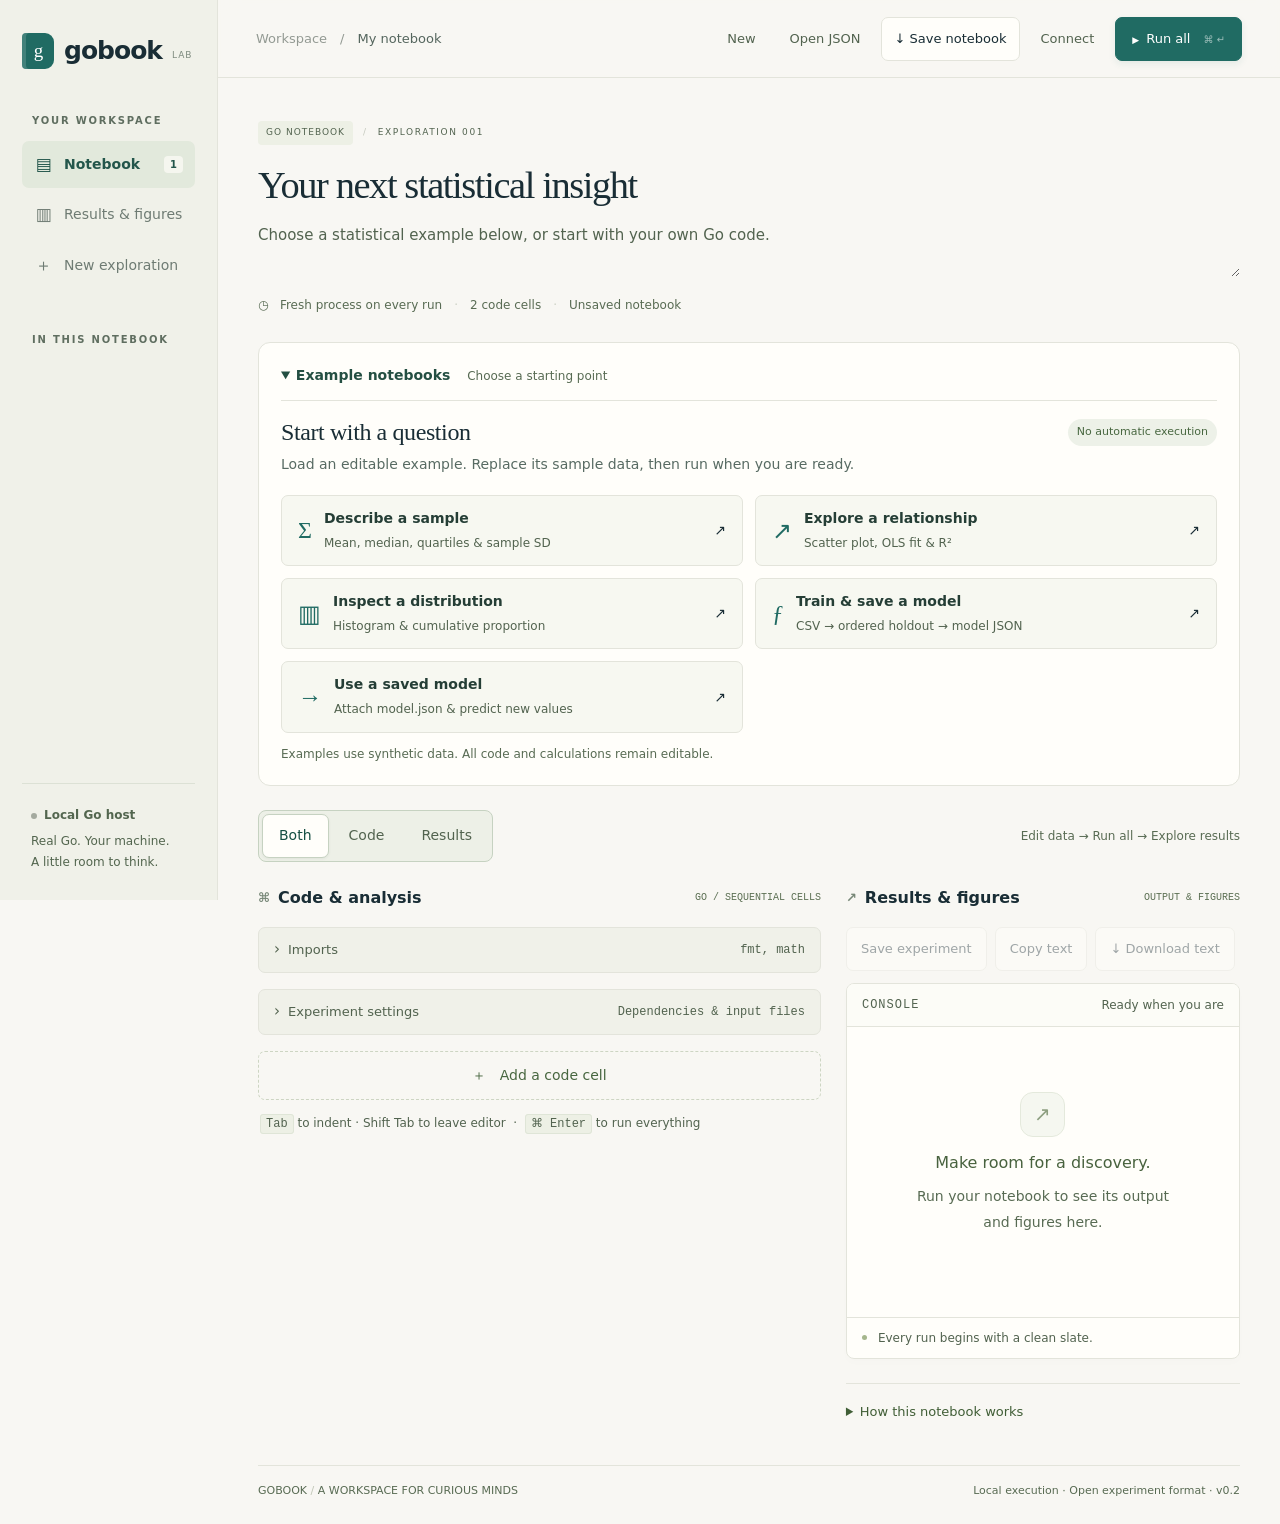
==== ui.html @ 01546220 "Make the notebook responsive and add per-cell execution controls" ====
<!doctype html>
<html lang="en">
<head><meta charset="utf-8"><meta name="viewport" content="width=device-width, initial-scale=1"><link rel="manifest" href="/manifest.webmanifest"><link rel="icon" href="/icon.svg"><meta name="theme-color" content="#123b3e"><title>GoBook · statistical workspace</title>
<link rel="stylesheet" href="/ui.css"><script defer src="/app.js"></script></head>
<body><aside class="sidebar"><a class="brand" href="#notebook" aria-label="GoBook notebook"><span class="brandmark">g</span>gobook<small>LAB</small></a><div class="mobile-kernel"><span class="dot"></span>Local workspace</div><div class="sidebar-main"><div class="sidebar-label">YOUR WORKSPACE</div><a href="#notebook" class="side-link active"><span class="symbol">▤</span>Notebook<span class="badge">1</span></a><a href="#results" class="side-link"><span class="symbol">▥</span>Results &amp; figures</a><button id="sidebar-new" class="side-link"><span class="symbol">＋</span>New exploration</button><div class="sidebar-label">IN THIS NOTEBOOK</div><div id="outline" class="outline" aria-label="Notebook outline"></div></div><div class="sidebar-bottom"><div class="kernel"><strong><span id="kernel-dot" class="dot"></span><span id="kernel-label">Local Go host</span></strong><p>Real Go. Your machine.<br>A little room to think.</p></div></div></aside>
<div class="shell"><header class="topbar"><div class="breadcrumb"><span>Workspace</span><span>/</span><strong>My notebook</strong></div><nav class="toolbar" aria-label="Notebook actions"><button id="new" class="plain">New</button><button id="load" class="plain">Open<span class="desktop-note"> JSON</span></button><button id="save">↓ <span class="desktop-note">Save notebook</span><span class="mobile-save">Save</span></button><button id="connect" class="plain">Connect</button><button id="install" hidden>Install app</button><button class="primary" id="run"><span class="run-icon">▶</span><span id="run-label">Run all</span><span class="shortcut">⌘ ↵</span></button></nav></header>
<main id="notebook"><section id="connection" class="connection" hidden><label for="capability">Connect to your running GoBook host</label><div class="connect-input"><input type="password" id="capability" autocomplete="off" placeholder="Paste the private URL or capability token"><button id="applytoken" class="primary">Connect host</button></div><p>Kept in this browser tab session. Treat your private URL like a password.</p></section>
<section class="intro"><div class="notebook-meta"><span class="type">Go notebook</span><span class="divider">/</span><span>EXPLORATION 001</span></div><label for="title" class="screenreader">Notebook title</label><input id="title" value="Your next statistical insight" maxlength="300"><label for="note" class="screenreader">Notebook note</label><textarea id="note" placeholder="What are you exploring?">Choose a statistical example below, or start with your own Go code.</textarea><div class="intro-bottom"><span>◷ &nbsp; Fresh process on every run</span><span class="divider">·</span><span id="cell-count">2 code cells</span><span class="divider">·</span><span id="save-state">Unsaved notebook</span></div></section>
<details class="starters" id="starters" open><summary class="starter-toggle">Example notebooks <span>Choose a starting point</span></summary><section aria-labelledby="starter-title"><div class="starter-heading"><div><h2 id="starter-title">Start with a question</h2><p>Load an editable example. Replace its sample data, then run when you are ready.</p></div><span class="starter-badge">No automatic execution</span></div><div class="starter-grid"><button data-example="summary"><span class="starter-symbol">Σ</span><span><strong>Describe a sample</strong><small>Mean, median, quartiles &amp; sample SD</small></span><span aria-hidden="true">↗</span></button><button data-example="regression"><span class="starter-symbol">↗</span><span><strong>Explore a relationship</strong><small>Scatter plot, OLS fit &amp; R²</small></span><span aria-hidden="true">↗</span></button><button data-example="distribution"><span class="starter-symbol">▥</span><span><strong>Inspect a distribution</strong><small>Histogram &amp; cumulative proportion</small></span><span aria-hidden="true">↗</span></button><button data-example="tabular"><span class="starter-symbol">ƒ</span><span><strong>Train &amp; save a model</strong><small>CSV → ordered holdout → model JSON</small></span><span aria-hidden="true">↗</span></button><button data-example="predict"><span class="starter-symbol">→</span><span><strong>Use a saved model</strong><small>Attach model.json &amp; predict new values</small></span><span aria-hidden="true">↗</span></button></div><p class="starter-note" id="example-status" role="status">Examples use synthetic data. All code and calculations remain editable.</p></section></details>
<div class="viewbar"><div class="view-switch" role="group" aria-label="Workspace view"><button data-view="both" aria-pressed="true" aria-controls="workspace">Both</button><button data-view="code" aria-pressed="false" aria-controls="workspace">Code</button><button data-view="results" aria-pressed="false" aria-controls="workspace">Results</button></div><span>Edit data → Run all → Explore results</span></div><div class="workspace" id="workspace"><section class="code-column" aria-label="Notebook code"><div class="section-heading"><h2><span>⌘</span> Code &amp; analysis</h2><small>GO / SEQUENTIAL CELLS</small></div><details class="imports"><summary>Imports <span id="import-summary" class="import-summary">fmt, math</span></summary><div class="imports-inner"><label for="imports">Comma separated Go package paths</label><input id="imports" value="fmt, math" spellcheck="false"></div></details><details class="imports experiment-settings"><summary>Experiment settings <span class="import-summary">Dependencies &amp; input files</span></summary><div class="imports-inner"><label for="dependencies">Exact module versions (JSON object)</label><textarea id="dependencies" spellcheck="false" rows="3" placeholder='{"example.org/module": "v1.2.3"}'>{}</textarea><p>Use exact versions. Imported modules may download and compile code on your host.</p><label for="data-files">Attach CSV data or a saved JSON model</label><input id="data-files" type="file" accept=".csv,.json" multiple><p>Up to 8 files, 128 KiB total. Available by filename in the run directory.</p><ul id="input-files" aria-label="Attached input files"></ul></div></details><section id="cells" aria-label="Go code cells"></section><button id="add" class="add">＋ &nbsp; Add a code cell</button><div class="run-hint"><kbd>Tab</kbd> to indent · Shift Tab to leave editor &nbsp;·&nbsp; <kbd id="keyboard-shortcut">⌘ Enter</kbd> to run everything</div></section>
<section id="results" class="results" aria-label="Notebook results"><div class="section-heading"><h2><span>↗</span> Results &amp; figures</h2><small>OUTPUT &amp; FIGURES</small></div><div class="result-actions" role="group" aria-label="Export results"><button id="save-experiment" disabled>Save experiment</button><button id="copy-results" disabled>Copy text</button><button id="download-results" disabled>↓ Download text</button></div><div class="result-box"><div class="result-head"><span class="label">CONSOLE</span><span id="status" class="status" role="status">Ready when you are</span></div><div id="output" aria-live="polite"><div class="empty"><span class="empty-symbol">↗</span><strong>Make room for a discovery.</strong><p>Run your notebook to see its output and figures here.</p></div></div><div class="result-foot"><span class="live-indicator"></span><span id="execution-note">Every run begins with a clean slate.</span></div></div><details id="run-details" class="guide" hidden><summary>Run details &amp; module provenance</summary><pre id="provenance-output"></pre></details><details class="guide" id="guide"><summary>How this notebook works</summary><p>All cells compile together inside one <code>main()</code>. Variables flow from top to bottom. Run all starts fresh and repeats every side effect.</p><p>Code runs with your full system permissions. Temporary working directories are not a sandbox. Run only code you trust.</p><p>Save a JSON file to keep your work. Loaded files never run automatically. No AI or source Q&amp;A service is connected.</p></details></section></div><footer class="footer"><span>GOBOOK <span style="color:#c1c7b7">/</span> A WORKSPACE FOR CURIOUS MINDS</span><span>Local execution · Open experiment format · v0.2</span></footer></main></div><dialog id="figure-dialog" aria-labelledby="figure-title"><header><h2 id="figure-title">Figure</h2><button id="close-figure" autofocus>Close figure</button></header><img id="expanded-figure" alt=""></dialog><input id="file" type="file" accept="application/json,.json"><div id="toast" class="toast" role="status" hidden></div>
</body></html>
---- ui.css ----
:root{color-scheme:light;--paper:#f8f7f3;--white:#fffefa;--ink:#192d35;--muted:#7c8585;--teal:#206b63;--line:#e3e4db;--amber:#d4a856;--code:#192c36;--mono:ui-monospace,SFMono-Regular,Consolas,"Liberation Mono",monospace}
*{box-sizing:border-box}
html{scroll-behavior:smooth;scroll-padding-top:95px}
body{margin:0;background:var(--paper);color:var(--ink);font:14px/1.5 system-ui,-apple-system,BlinkMacSystemFont,"Segoe UI",sans-serif}
button,input,textarea{font:inherit}
button,a{-webkit-tap-highlight-color:transparent}
button{cursor:pointer;border:1px solid var(--line);border-radius:7px;background:var(--white);color:var(--ink);padding:9px 14px;transition:background .18s,transform .18s,border-color .18s}
button:hover{background:#eef0e8;border-color:#c7cec3}
button:active{transform:translateY(1px)}
button:disabled{opacity:.4;cursor:not-allowed}
button:focus-visible,a:focus-visible,textarea:focus-visible,input:focus-visible,summary:focus-visible{outline:3px solid #77b9ac;outline-offset:3px}
button[hidden],[hidden]{display:none!important}
.primary{background:var(--teal);color:#fff;border-color:var(--teal);box-shadow:0 3px 7px #206b6318}
.primary:hover{background:#15564f;border-color:#15564f}
.primary:disabled{opacity:.55}
.icon{font-size:17px;line-height:1}
.sidebar{position:fixed;inset:0 auto 0 0;width:218px;padding:32px 22px 20px;background:#f0f1e9;border-right:1px solid var(--line);display:flex;flex-direction:column;z-index:20}
.brand{display:flex;align-items:center;gap:10px;font-size:25px;font-weight:650;letter-spacing:-1px;text-decoration:none;color:var(--ink)}
.brandmark{width:32px;height:36px;display:grid;place-items:center;background:var(--teal);color:#fff;border-radius:4px 9px 9px 4px;font:19px Georgia,serif;box-shadow:inset 4px 0 #ffffff26}
.brand small{font-size:9px;font-weight:500;color:#7d8a7e;letter-spacing:1px;align-self:flex-end;margin-bottom:7px}
.sidebar-label{font-size:9px;font-weight:650;letter-spacing:1.8px;color:#8a9287;margin:43px 10px 13px}
.side-link{display:flex;align-items:center;gap:11px;padding:11px 12px;margin:3px 0;border:0;background:transparent;text-decoration:none;color:#6e7b73;font-size:12px;border-radius:7px;text-align:left;width:100%}
.side-link:hover{background:#e4e9dc}
.side-link.active{color:#23564b;background:#e2e9dc;font-weight:650}
.side-link .symbol{font-size:17px;width:19px;text-align:center}
.side-link .badge{font-size:10px;padding:1px 6px;background:#f5f6ef;border-radius:4px;margin-left:auto}
.outline{display:grid;gap:3px}
.outline button{background:none;border:0;font-size:11px;color:#7d867c;text-align:left;white-space:nowrap;overflow:hidden;text-overflow:ellipsis;padding:7px 13px}
.outline button:hover{color:var(--teal);background:#e4e9dc}
.outline em{font:10px var(--mono);color:#9ca38f;margin-right:10px}
.sidebar-bottom{margin-top:auto;padding-top:24px}
.kernel{border-top:1px solid #dce1d5;padding:20px 9px 0}
.dot{height:6px;width:6px;border-radius:50%;background:#a4aa9f;display:inline-block;margin-right:7px}
.dot.connected{background:#4e9e78;box-shadow:0 0 0 3px #4e9e7812}
.kernel strong{font-size:11px;font-weight:550}
.kernel p{font-size:10px;color:#8b948a;line-height:1.8;margin:6px 0}
.shell{margin-left:218px}
.topbar{height:78px;display:flex;align-items:center;justify-content:space-between;padding:0 38px;border-bottom:1px solid var(--line);gap:15px;background:#f8f7f3ed;position:sticky;top:0;z-index:10;backdrop-filter:blur(10px)}
.breadcrumb{font-size:11px;color:#939a93;display:flex;gap:13px;align-items:center}
.breadcrumb strong{color:#55665e;font-weight:500}
.toolbar{display:flex;gap:8px;align-items:center}
.toolbar button{font-size:11px;padding:8px 12px}
.toolbar .plain{border-color:transparent;background:transparent;color:#788277}
.toolbar .primary{padding:9px 16px}
.run-icon{font-size:9px;margin-right:7px}
.shortcut{margin-left:13px;font-size:10px;opacity:.55}
main{max-width:1510px;margin:auto;padding:43px 40px 25px}
.notebook-meta{display:flex;align-items:center;gap:10px;font-size:9px;text-transform:uppercase;letter-spacing:1.6px;color:#969d92}
.notebook-meta .type{color:#627668;background:#edf0e5;padding:5px 8px;border-radius:4px;letter-spacing:1px}
.notebook-meta .divider{color:#c5c9be}
.intro{position:relative;margin-bottom:28px}
#title{display:block;width:100%;font-family:Georgia,"Times New Roman",serif;font-size:clamp(29px,3.1vw,44px);font-weight:400;letter-spacing:-1.4px;border:0;background:none;color:var(--ink);padding:13px 0 8px;outline-offset:0}
#note{display:block;width:100%;resize:vertical;border:0;background:none;color:#899184;line-height:1.7;padding:0;min-height:30px;height:30px;font-size:12px}
.intro-bottom{display:flex;gap:17px;align-items:center;color:#969e91;font-size:10px;margin-top:19px}
.intro-bottom .divider{color:#cbd0c3}
.workspace{display:grid;grid-template-columns:minmax(0,1fr) minmax(270px,.7fr);gap:25px;align-items:start}
.section-heading{display:flex;justify-content:space-between;align-items:center;margin:0 0 13px;height:26px}
.section-heading h2{font-size:12px;font-weight:600;margin:0;display:flex;align-items:center;gap:8px}
.section-heading h2 span{font-size:13px;color:#778777}
.section-heading small{font:9px var(--mono);color:#a0a595}
.imports{border:1px solid var(--line);border-radius:7px;margin:0 0 16px;background:#f0f1e9;overflow:hidden}
.imports summary{cursor:pointer;padding:11px 15px;color:#71816f;font-size:10px;list-style:none;display:flex;gap:8px;align-items:center}
.imports summary::before{content:'›';font-size:15px;line-height:1;transition:transform .18s}
.imports[open] summary::before{transform:rotate(90deg)}
.imports summary .import-summary{font:10px var(--mono);color:#a2aa98;margin-left:auto}
.imports-inner{border-top:1px solid var(--line);padding:10px 15px}
.imports-inner label{display:block;color:#8c9685;font-size:10px;margin-bottom:6px}
.imports input{border:0;background:none;width:100%;font:12px var(--mono);color:#4a6557;padding:4px 0}
.cell{background:var(--code);border:1px solid #1b313a;border-radius:8px;margin:0 0 16px;overflow:hidden;box-shadow:0 4px 10px #192d3507;animation:arrive .24s ease-out}
.cellhead{padding:9px 14px;display:flex;justify-content:space-between;align-items:center;border-bottom:1px solid #ffffff0a;background:#1c303a;font:10px var(--mono);color:#8a9c9f}
.cellhead .cell-label{color:#bac8c1}
.cellhead .cell-label::before{content:'●';color:var(--amber);font-size:6px;vertical-align:2px;margin-right:8px}
.cell-actions{display:flex;align-items:center;gap:1px}
.cellhead button{font:10px system-ui;padding:3px 6px;border:0;color:#8da3a5;background:none}
.cellhead button:hover{color:#e7ede1;background:#ffffff0b}
.editor-wrap{display:flex;position:relative;min-height:128px;padding-left:43px}
.line-numbers{position:absolute;left:0;top:0;bottom:0;width:43px;text-align:right;user-select:none;padding:17px 12px 17px 0;color:#63787d;font:11px/1.8 var(--mono);white-space:pre;overflow:hidden;max-height:550px}
.cell textarea{display:block;resize:vertical;min-width:0;width:100%;height:140px;min-height:128px;max-height:550px;border:0;outline-offset:-3px;padding:17px 16px 17px 0;tab-size:4;color:#d3ded2;background:transparent;font:11px/1.8 var(--mono);white-space:pre;overflow:auto}
.cell-foot{padding:7px 14px;border-top:1px solid #ffffff07;text-align:right;font:8px var(--mono);color:#6c8284}
.add{width:100%;border:1px dashed #cdd5c3;color:#7c9173;background:transparent;font-size:11px;padding:13px}
.add:hover{background:#eef1e5;border-color:#97b287}
.results{position:sticky;top:104px}
.result-box{background:var(--white);border:1px solid var(--line);border-radius:8px;overflow:hidden;box-shadow:0 4px 9px #22332b03}
.result-head{display:flex;justify-content:space-between;align-items:center;padding:12px 15px;border-bottom:1px solid var(--line);font-size:10px;color:#89977f;background:#fcfcf7}
.result-head .label{font:9px var(--mono);letter-spacing:1px;color:#64755f}
.status{font-size:9px;color:#929c88;display:flex;align-items:center;gap:6px}
#output{padding:17px;min-height:290px}
.output-label{font:8px var(--mono);letter-spacing:1.4px;color:#96a18a;margin:0 0 8px}
.output-label:not(:first-child){margin-top:19px}
pre{white-space:pre-wrap;overflow-wrap:anywhere;max-height:450px;overflow:auto;border-radius:5px;padding:12px 13px;margin:0;background:#f2f5ed;color:#526c50;font:11px/1.9 var(--mono)}
pre.error{color:#a34c3d;background:#fcf0e9}
.artifact{background:#fff;border:1px solid #e8ebdf;border-radius:5px;margin:17px 0 0;padding:12px}
.artifact img{max-width:100%;height:auto;display:block;margin:12px auto}
.artifact figcaption{font:9px var(--mono);color:#94a086}
.empty{display:flex;align-items:center;justify-content:center;flex-direction:column;min-height:250px;text-align:center;color:#9ca38e;padding:20px}
.empty-symbol{height:45px;width:45px;display:grid;place-items:center;border:1px solid #e4e9dc;border-radius:13px;background:#f5f7f0;color:#8d9f80;font:20px Georgia,serif;margin-bottom:14px}
.empty strong{font-size:12px;font-weight:500;color:#6f8066}
.empty p{font-size:10px;line-height:1.9;max-width:180px;margin:8px auto}
.result-foot{display:flex;align-items:center;gap:7px;border-top:1px solid var(--line);padding:11px 15px;font-size:9px;color:#a0a791}
.run-hint{font-size:9px;color:#9aa38f;margin:14px 2px}
.run-hint kbd{font:9px var(--mono);background:#edf0e5;border:1px solid #dfe5d7;border-radius:3px;padding:2px 5px}
.guide{margin-top:24px;border-top:1px solid var(--line);padding-top:16px;color:#909b85;font-size:10px;line-height:1.8}
.guide summary{cursor:pointer;color:#7b8c70}
.guide p{margin:10px 0}
.connection{padding:19px;border:1px solid #d3ddc7;background:#edf2e5;border-radius:8px;margin-bottom:24px}
.connection label{font-size:12px;font-weight:600;display:block;margin-bottom:9px}
.connect-input{display:flex;gap:8px}
.connect-input input{min-width:0;width:100%;border:1px solid #d6dfcd;border-radius:5px;padding:9px;background:var(--white)}
.connection p{font-size:10px;color:#839176;margin:9px 0 0}
.footer{display:flex;justify-content:space-between;margin-top:33px;padding-top:17px;border-top:1px solid var(--line);font-size:9px;color:#a1a68f;gap:15px}
.live-indicator{width:5px;height:5px;border-radius:50%;background:#a5b68c;display:inline-block;margin-right:4px}
.running .live-indicator{background:var(--amber);animation:pulse 1s infinite}
.running .run-icon{display:inline-block;width:10px;height:10px;border:1px solid #ffffff50;border-top-color:white;border-radius:50%;animation:spin .7s linear infinite;font-size:0}
.status[data-state="error"]{color:#b36b52}
.status[data-state="success"]{color:var(--teal)}
.running .status{color:#ac8744}
#file{display:none}
.toast{position:fixed;bottom:23px;left:calc(50% + 109px);transform:translateX(-50%);background:#243d39;color:#eff5e9;padding:10px 19px;font-size:11px;border-radius:7px;z-index:40;box-shadow:0 5px 20px #192d3520;animation:arrive .2s ease-out}
.desktop-note{display:inline}
.screenreader{position:absolute;width:1px;height:1px;overflow:hidden;clip:rect(0,0,0,0)}
@keyframes arrive{from{opacity:0;transform:translateY(5px)}
to{opacity:1;transform:translateY(0)}
}
@keyframes spin{to{transform:rotate(360deg)}
}
@keyframes pulse{50%{opacity:.3}
}
@media(min-width:1600px){main{padding-top:54px}
.cell textarea{font-size:13px}
.line-numbers{font-size:13px}
}
@media(max-width:1120px){.breadcrumb{display:none}
.topbar{justify-content:flex-end}
.toolbar{flex-wrap:wrap}
.workspace{grid-template-columns:1fr}
.results{position:static}
#output{min-height:190px}
.empty{min-height:170px}
.sidebar{width:190px;padding-left:18px;padding-right:18px}
.shell{margin-left:190px}
main{padding:30px}
.topbar{padding:0 30px}
.shortcut{display:none}
.toast{left:calc(50% + 95px)}
}
@media(max-width:760px){.sidebar{position:static;width:auto;padding:15px 20px;flex-direction:row;align-items:center;justify-content:space-between;border-right:0;border-bottom:1px solid var(--line)}
.brand{font-size:22px}
.brandmark{height:29px;width:26px;font-size:16px}
.sidebar-main,.sidebar-bottom,.brand small{display:none}
.sidebar .mobile-kernel{display:block;color:#829178;font-size:10px}
.shell{margin:0}
.topbar{height:auto;min-height:66px;padding:12px 18px;position:sticky;gap:9px;flex-wrap:wrap}
.breadcrumb{display:none}
.toolbar{width:100%;gap:6px}
.toolbar button{font-size:10px;padding:8px 10px}
.toolbar .primary{margin-left:auto;padding:9px 12px}
.toolbar .plain{padding-left:5px;padding-right:5px}
.desktop-note{display:none}
main{padding:28px 19px 20px}
.notebook-meta{font-size:8px}
#title{font-size:32px}
.intro{margin-bottom:22px}
.intro-bottom{font-size:9px;gap:12px}
.workspace{gap:28px}
.cell textarea{font-size:11px}
.footer{font-size:8px;flex-wrap:wrap}
.toast{left:50%;width:max-content;max-width:90vw}
.connect-input{flex-wrap:wrap}
.connect-input button{font-size:11px}
.section-heading{margin-bottom:10px}
}
@media(min-width:761px){.mobile-kernel{display:none}
}
@media(prefers-reduced-motion:reduce){*,*::before,*::after{animation:none!important;transition:none!important;scroll-behavior:auto!important}
}


.mobile-save{display:none}

@media(max-width:760px){.mobile-save{display:inline}
}


/* Comfortable controls and predictable layouts across research devices. */
:root { --muted: #586b63; }
button { min-height:44px; font-size:14px; }
main, .code-column, .results { min-width:0; }
.sidebar { overflow-y:auto; }
.sidebar-label { color:#5f6e60; font-size:10px; }
.side-link { font-size:14px; }
.outline button { font-size:13px; min-height:40px; color:#53664f; }
.kernel strong, .kernel p { font-size:12px; color:#53664f; }
.breadcrumb, .toolbar button { font-size:13px; }
.toolbar .plain { color:#52634f; }
.topbar { height:auto; min-height:78px; padding-top:12px; padding-bottom:12px; }
#title { font-size:clamp(28px,3vw,42px); }
#note { font-size:15px; color:#52634f; min-height:54px; height:54px; }
.intro-bottom { flex-wrap:wrap; gap:8px 12px; font-size:12px; color:#586b53; }
.notebook-meta, .notebook-meta .type { color:#52634f; }
.section-heading { height:auto; min-height:32px; gap:10px; }
.section-heading h2 { font-size:16px; }
.section-heading small { font-size:10px; color:#5b6f52; text-align:right; }
.imports summary { font-size:13px; min-height:44px; color:#52634f; }
.imports summary .import-summary { min-width:0; max-width:65%; overflow:hidden; text-overflow:ellipsis; white-space:nowrap; color:#52634f; font-size:12px; }
.imports-inner label { font-size:12px; color:#52634f; }
.imports input { font-size:16px; }
.cellhead { padding:6px 10px 6px 16px; }
.cellhead .cell-label { font-size:12px; }
.cellhead button { min-width:44px; min-height:44px; font-size:13px; color:#c2d0ce; }
.cellhead button:disabled { opacity:.4; }
.cell textarea, .line-numbers { font-size:14px; line-height:1.8; }
.line-numbers { color:#95a8ad; }
.cell-foot { font-size:10px; color:#a7bdbe; }
.add { font-size:14px; color:#486740; }
.run-hint, .run-hint kbd { font-size:12px; color:#52634f; }
.result-head { gap:12px; flex-wrap:wrap; }
.result-head .label, .status { font-size:12px; color:#52634f; }
#output { padding:16px; }
.output-label { font-size:10px; color:#52634f; }
pre { font-size:14px; line-height:1.7; color:#324e34; }
.empty strong { font-size:16px; color:#48623e; }
.empty p { font-size:14px; max-width:270px; color:#586b53; }
.result-foot { font-size:12px; color:#52634f; }
.guide { font-size:13px; color:#52634f; }
.guide summary { color:#405e36; min-height:32px; }
.connection p { font-size:13px; color:#52634f; }
.connect-input input { font-size:16px; }
.toast { font-size:14px; max-width:min(90vw,600px); }
.footer { font-size:11px; color:#586b53; }
.starters { padding:22px; margin:24px 0; border:1px solid var(--line); border-radius:12px; background:var(--white); }
.starter-heading { display:flex; align-items:start; justify-content:space-between; gap:16px; }
.starter-heading h2 { margin:0; font:24px Georgia,serif; letter-spacing:-.4px; }
.starter-heading p { margin:8px 0 0; font-size:14px; color:var(--muted); }
.starter-badge { padding:5px 9px; border-radius:20px; background:#edf1e8; color:#486740; font-size:11px; white-space:nowrap; }
.starter-grid { display:grid; grid-template-columns:repeat(3,minmax(0,1fr)); gap:12px; margin-top:20px; }
.starter-grid button { display:flex; align-items:center; justify-content:space-between; gap:12px; text-align:left; padding:16px 12px; background:#f7f8f1; }
.starter-grid button:hover { background:#eaf1e5; border-color:#93b59d; }
.starter-grid button > span:nth-child(2) { flex:1; }
.starter-grid strong { display:block; font-size:14px; color:#253e36; }
.starter-grid small { display:block; font-size:12px; line-height:1.6; color:#52634f; margin-top:5px; }
.starter-symbol { font:24px Georgia,serif; color:var(--teal); }
.starter-note { margin:12px 0 0; font-size:12px; color:#586b53; }
.viewbar { display:flex; align-items:center; justify-content:space-between; gap:12px; margin:20px 0; }
.viewbar > span { color:#586b53; font-size:12px; }
.view-switch { display:flex; border:1px solid #c6d2c1; border-radius:8px; padding:3px; gap:3px; background:#edf0e7; }
.view-switch button { border-color:transparent; background:transparent; color:#52634f; padding:6px 16px; }
.view-switch button[aria-pressed="true"] { background:var(--white); color:#154f43; border-color:#c6d2c1; box-shadow:0 1px 3px #192d3510; }
body[data-view="code"] .results, body[data-view="results"] .code-column { display:none; }
body[data-view="code"] .workspace, body[data-view="results"] .workspace { grid-template-columns:minmax(0,1fr); }
body[data-view="results"] .results { position:static; }
.result-actions { display:flex; gap:8px; flex-wrap:wrap; margin-bottom:12px; }
.result-actions button { font-size:13px; }
.figure-actions { display:flex; align-items:center; justify-content:space-between; gap:10px; flex-wrap:wrap; }
.figure-actions a { font-size:13px; color:#175e53; display:inline-flex; align-items:center; min-height:44px; padding:6px; }
.artifact figcaption { font-size:12px; color:#52634f; overflow-wrap:anywhere; }
.artifact button { font-size:13px; }
#figure-dialog { width:min(1200px,96vw); max-width:96vw; max-height:92dvh; padding:20px; border:1px solid #c6d2c1; border-radius:12px; background:var(--white); }
#figure-dialog::backdrop { background:#142d35b3; backdrop-filter:blur(3px); }
#figure-dialog header { display:flex; align-items:center; justify-content:space-between; gap:16px; margin-bottom:16px; }
#figure-title { font-size:16px; margin:0; overflow-wrap:anywhere; }
#figure-dialog img { display:block; width:100%; height:auto; }
@media(max-width:1280px) { .starter-grid { grid-template-columns:repeat(2,minmax(0,1fr)); } .starter-grid button { padding:12px 16px; } }
@media(max-width:1120px) { .viewbar { position:sticky; top:78px; z-index:8; background:var(--paper); padding:10px 0; } .results { position:static; } }
@media(max-width:760px) {
 html { scroll-padding-top:155px; }
 .topbar { padding:8px 12px; min-height:64px; }
 .toolbar { gap:4px; flex-wrap:wrap; }
 .toolbar button { font-size:12px; padding:6px 8px; }
 .toolbar .plain { padding:6px; }
 .toolbar .primary { padding:8px 12px; }
 main { padding:22px 14px; }
 .sidebar .mobile-kernel { font-size:12px; color:#52634f; }
 #title { font-size:30px; letter-spacing:-1px; }
 #note { font-size:16px; min-height:76px; height:76px; }
 .intro-bottom { font-size:11px; }
 .starters { padding:16px; }
 .starter-heading { flex-wrap:wrap; gap:10px; }
 .starter-heading h2 { font-size:22px; }
 .starter-grid { gap:8px; margin-top:14px; }
 .starter-grid button { padding:12px; }
 .starter-badge { font-size:11px; }
 .viewbar { top:64px; margin:12px 0; }
 .viewbar > span { display:none; }
 .view-switch { width:100%; }
 .view-switch button { flex:1; }
 .workspace { gap:24px; }
 .section-heading small { display:none; }
 .cell textarea, .line-numbers { font-size:13px; }
 .cell-foot { text-align:left; }
 .editor-wrap { padding-left:36px; }
 .line-numbers { width:36px; padding-right:10px; }
 .cellhead .cell-label { font-size:11px; }
 .cellhead button { padding:4px 8px; }
 .results .section-heading { scroll-margin-top:160px; }
 .result-actions button { flex:1; }
 #output { padding:12px; }
 pre { font-size:13px; }
 .toast { left:50%; bottom:16px; }
 .footer { font-size:11px; }
 #figure-dialog { padding:12px; }
}
@media(max-width:360px) { .toolbar button { font-size:11px; } .cellhead { padding-left:10px; } .cellhead button { font-size:12px; } }
.results { top:calc(var(--toolbar-height,78px) + 24px); }
html { scroll-padding-top:calc(var(--toolbar-height,78px) + 90px); }
@media(max-width:1120px) { .viewbar { top:var(--toolbar-height,78px); } }

.experiment-settings textarea { width:100%; resize:vertical; min-height:85px; border:1px solid #c6d2c1; border-radius:6px; background:var(--white); color:var(--ink); font:14px/1.6 var(--mono); padding:10px; }
.experiment-settings p { font-size:12px; color:#52634f; }
.experiment-settings input[type="file"] { font:13px system-ui; max-width:100%; }
#input-files { padding:0; list-style:none; }
#input-files li { display:flex; flex-wrap:wrap; align-items:center; justify-content:space-between; gap:8px; font:13px var(--mono); overflow-wrap:anywhere; border-top:1px solid var(--line); padding:6px 0; }
#input-files button { font:13px system-ui; }
.artifact .file-description { color:#52634f; font-size:13px; }
/* A calm focus state around the cell, without a frame across the code. */
.cell:focus-within { border-color:#75a69a; box-shadow:0 0 0 2px #206b6318; }
.cell textarea:focus-visible { outline:none; }
.cellhead .run-cell { color:#fff; background:#206b63; border:1px solid #408a7d; padding:6px 12px; }
.cellhead .run-cell:hover { background:#287e72; }
.cell-actions { gap:4px; }
.cell-foot { text-align:left; line-height:1.6; }
@media(max-width:480px) { .cellhead { flex-wrap:wrap; gap:6px; padding:10px; } .cell-actions { width:100%; justify-content:space-between; } .cellhead .run-cell { margin-right:auto; } }

.starter-toggle { cursor:pointer; color:#244f42; font-weight:600; min-height:32px; }
.starter-toggle span { font-size:12px; font-weight:400; margin-left:12px; color:#586b53; }
.starters[open] .starter-toggle { margin-bottom:18px; padding-bottom:14px; border-bottom:1px solid var(--line); }
@media(max-width:760px) { .starter-grid { grid-template-columns:1fr; } .starter-toggle span { display:block; margin:4px 0 0 18px; } }
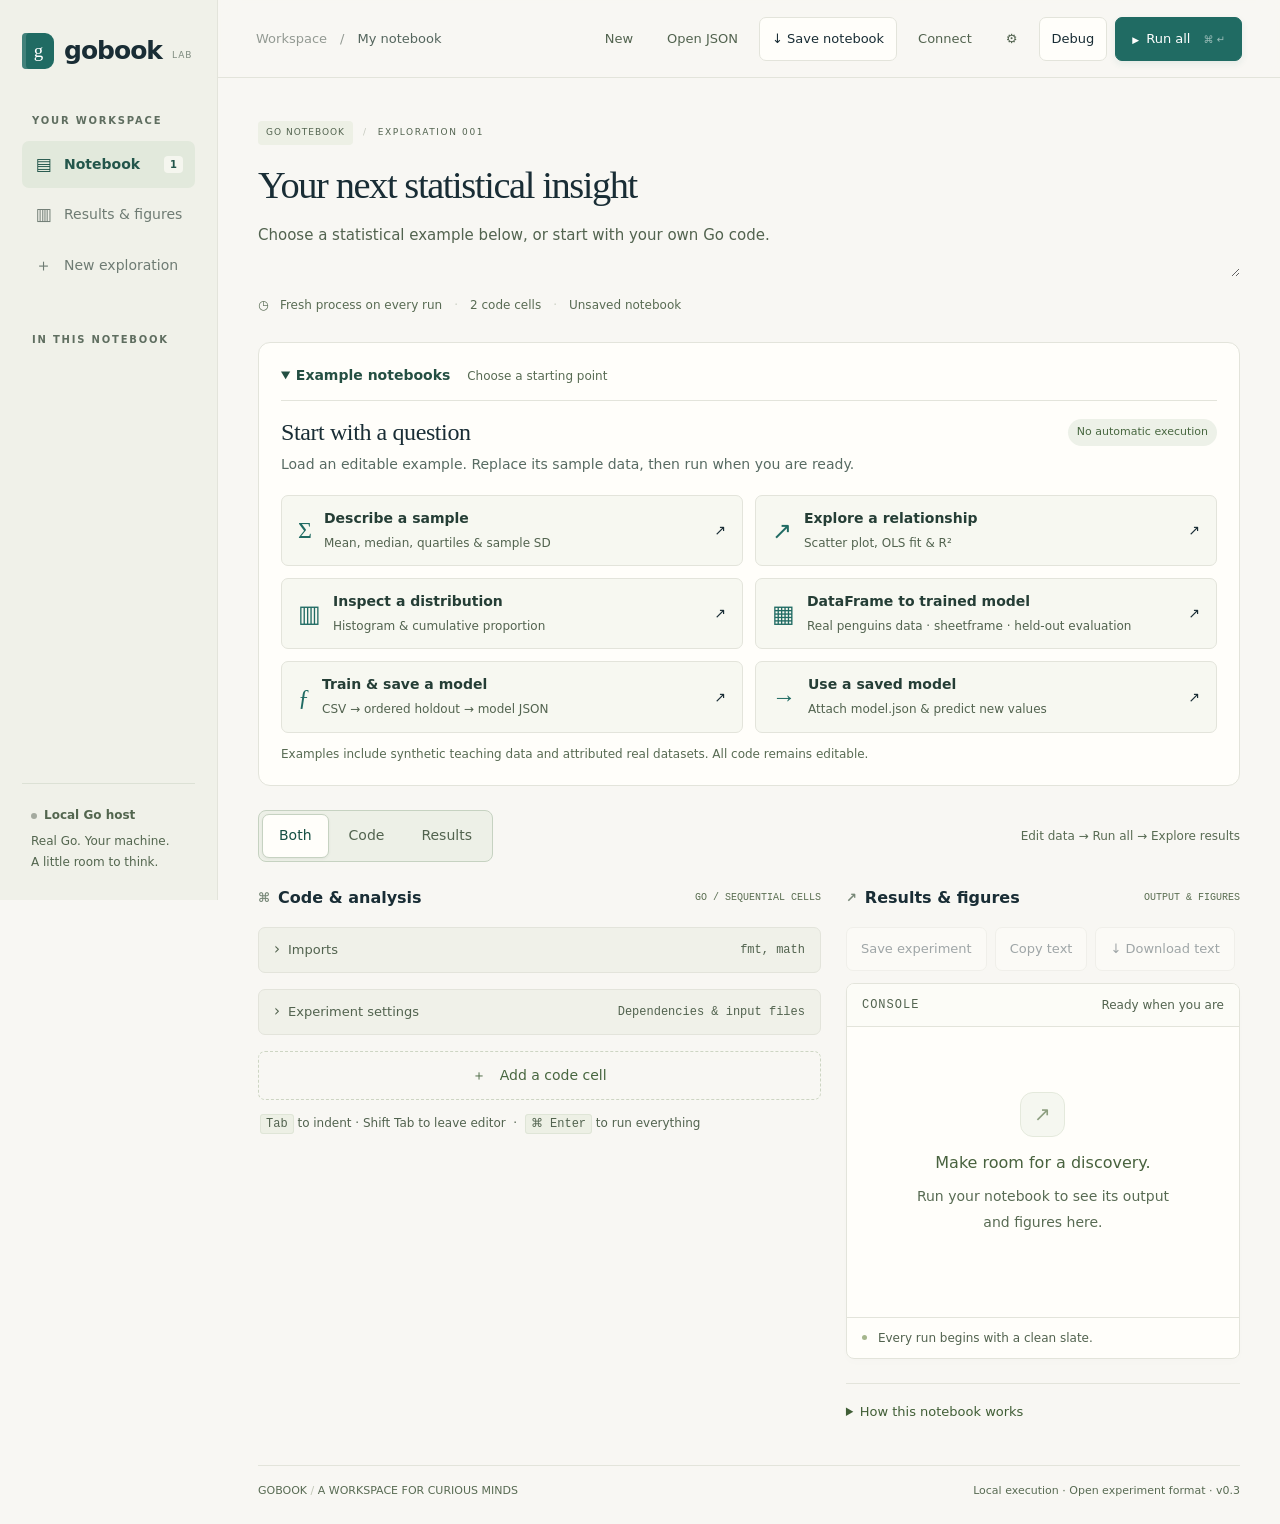
==== commit 4d102f6b: "Add interactive debugging and a customizable research workspace" ====
--- a/ui.html
+++ b/ui.html
@@ -1,12 +1,12 @@
 <!doctype html>
 <html lang="en">
 <head><meta charset="utf-8"><meta name="viewport" content="width=device-width, initial-scale=1"><link rel="manifest" href="/manifest.webmanifest"><link rel="icon" href="/icon.svg"><meta name="theme-color" content="#123b3e"><title>GoBook · statistical workspace</title>
-<link rel="stylesheet" href="/ui.css"><script defer src="/app.js"></script></head>
+<link rel="stylesheet" href="/ui.css"><script defer src="/editor.js"></script><script defer src="/app.js"></script><script defer src="/debug_ui.js"></script></head>
 <body><aside class="sidebar"><a class="brand" href="#notebook" aria-label="GoBook notebook"><span class="brandmark">g</span>gobook<small>LAB</small></a><div class="mobile-kernel"><span class="dot"></span>Local workspace</div><div class="sidebar-main"><div class="sidebar-label">YOUR WORKSPACE</div><a href="#notebook" class="side-link active"><span class="symbol">▤</span>Notebook<span class="badge">1</span></a><a href="#results" class="side-link"><span class="symbol">▥</span>Results &amp; figures</a><button id="sidebar-new" class="side-link"><span class="symbol">＋</span>New exploration</button><div class="sidebar-label">IN THIS NOTEBOOK</div><div id="outline" class="outline" aria-label="Notebook outline"></div></div><div class="sidebar-bottom"><div class="kernel"><strong><span id="kernel-dot" class="dot"></span><span id="kernel-label">Local Go host</span></strong><p>Real Go. Your machine.<br>A little room to think.</p></div></div></aside>
-<div class="shell"><header class="topbar"><div class="breadcrumb"><span>Workspace</span><span>/</span><strong>My notebook</strong></div><nav class="toolbar" aria-label="Notebook actions"><button id="new" class="plain">New</button><button id="load" class="plain">Open<span class="desktop-note"> JSON</span></button><button id="save">↓ <span class="desktop-note">Save notebook</span><span class="mobile-save">Save</span></button><button id="connect" class="plain">Connect</button><button id="install" hidden>Install app</button><button class="primary" id="run"><span class="run-icon">▶</span><span id="run-label">Run all</span><span class="shortcut">⌘ ↵</span></button></nav></header>
-<main id="notebook"><section id="connection" class="connection" hidden><label for="capability">Connect to your running GoBook host</label><div class="connect-input"><input type="password" id="capability" autocomplete="off" placeholder="Paste the private URL or capability token"><button id="applytoken" class="primary">Connect host</button></div><p>Kept in this browser tab session. Treat your private URL like a password.</p></section>
+<div class="shell"><header class="topbar"><div class="breadcrumb"><span>Workspace</span><span>/</span><strong>My notebook</strong></div><nav class="toolbar" aria-label="Notebook actions"><button id="new" class="plain">New</button><button id="load" class="plain">Open<span class="desktop-note"> JSON</span></button><button id="save">↓ <span class="desktop-note">Save notebook</span><span class="mobile-save">Save</span></button><button id="connect" class="plain">Connect</button><button id="appearance" class="plain" aria-expanded="false" aria-controls="preferences" title="Appearance settings">⚙<span class="screenreader">Appearance settings</span></button><button id="debug-start">Debug</button><button id="install" hidden>Install app</button><button class="primary" id="run"><span class="run-icon">▶</span><span id="run-label">Run all</span><span class="shortcut">⌘ ↵</span></button></nav></header>
+<main id="notebook"><section id="preferences" class="preferences" hidden aria-label="Appearance preferences"><div class="preference-grid"><label>Theme<select id="pref-theme"><option value="paper">Paper</option><option value="dark">Dark</option></select></label><label>Code font size<select id="pref-font"><option value="12">12 px</option><option value="14">14 px</option><option value="16">16 px</option><option value="18">18 px</option><option value="20">20 px</option></select></label><label>Indent width<select id="pref-indent"><option value="2">2 spaces</option><option value="4">4 spaces</option><option value="8">8 spaces</option></select></label><label>Long lines<select id="pref-wrap"><option value="false">Horizontal scroll</option><option value="true">Wrap lines</option></select></label></div><p>Appearance stays in this browser. Notebook code and host tokens are not stored with these preferences.</p><a href="https://github.com/Alifarid0011/gobook/blob/main/docs/extensions.md" target="_blank" rel="noopener">Develop a GoBook library ↗</a></section><section id="connection" class="connection" hidden><label for="capability">Connect to your running GoBook host</label><div class="connect-input"><input type="password" id="capability" autocomplete="off" placeholder="Paste the private URL or capability token"><button id="applytoken" class="primary">Connect host</button></div><p>Kept in this browser tab session. Treat your private URL like a password.</p></section>
 <section class="intro"><div class="notebook-meta"><span class="type">Go notebook</span><span class="divider">/</span><span>EXPLORATION 001</span></div><label for="title" class="screenreader">Notebook title</label><input id="title" value="Your next statistical insight" maxlength="300"><label for="note" class="screenreader">Notebook note</label><textarea id="note" placeholder="What are you exploring?">Choose a statistical example below, or start with your own Go code.</textarea><div class="intro-bottom"><span>◷ &nbsp; Fresh process on every run</span><span class="divider">·</span><span id="cell-count">2 code cells</span><span class="divider">·</span><span id="save-state">Unsaved notebook</span></div></section>
-<details class="starters" id="starters" open><summary class="starter-toggle">Example notebooks <span>Choose a starting point</span></summary><section aria-labelledby="starter-title"><div class="starter-heading"><div><h2 id="starter-title">Start with a question</h2><p>Load an editable example. Replace its sample data, then run when you are ready.</p></div><span class="starter-badge">No automatic execution</span></div><div class="starter-grid"><button data-example="summary"><span class="starter-symbol">Σ</span><span><strong>Describe a sample</strong><small>Mean, median, quartiles &amp; sample SD</small></span><span aria-hidden="true">↗</span></button><button data-example="regression"><span class="starter-symbol">↗</span><span><strong>Explore a relationship</strong><small>Scatter plot, OLS fit &amp; R²</small></span><span aria-hidden="true">↗</span></button><button data-example="distribution"><span class="starter-symbol">▥</span><span><strong>Inspect a distribution</strong><small>Histogram &amp; cumulative proportion</small></span><span aria-hidden="true">↗</span></button><button data-example="tabular"><span class="starter-symbol">ƒ</span><span><strong>Train &amp; save a model</strong><small>CSV → ordered holdout → model JSON</small></span><span aria-hidden="true">↗</span></button><button data-example="predict"><span class="starter-symbol">→</span><span><strong>Use a saved model</strong><small>Attach model.json &amp; predict new values</small></span><span aria-hidden="true">↗</span></button></div><p class="starter-note" id="example-status" role="status">Examples use synthetic data. All code and calculations remain editable.</p></section></details>
+<details class="starters" id="starters" open><summary class="starter-toggle">Example notebooks <span>Choose a starting point</span></summary><section aria-labelledby="starter-title"><div class="starter-heading"><div><h2 id="starter-title">Start with a question</h2><p>Load an editable example. Replace its sample data, then run when you are ready.</p></div><span class="starter-badge">No automatic execution</span></div><div class="starter-grid"><button data-example="summary"><span class="starter-symbol">Σ</span><span><strong>Describe a sample</strong><small>Mean, median, quartiles &amp; sample SD</small></span><span aria-hidden="true">↗</span></button><button data-example="regression"><span class="starter-symbol">↗</span><span><strong>Explore a relationship</strong><small>Scatter plot, OLS fit &amp; R²</small></span><span aria-hidden="true">↗</span></button><button data-example="distribution"><span class="starter-symbol">▥</span><span><strong>Inspect a distribution</strong><small>Histogram &amp; cumulative proportion</small></span><span aria-hidden="true">↗</span></button><button data-example="penguins"><span class="starter-symbol">▦</span><span><strong>DataFrame to trained model</strong><small>Real penguins data · sheetframe · held-out evaluation</small></span><span aria-hidden="true">↗</span></button><button data-example="tabular"><span class="starter-symbol">ƒ</span><span><strong>Train &amp; save a model</strong><small>CSV → ordered holdout → model JSON</small></span><span aria-hidden="true">↗</span></button><button data-example="predict"><span class="starter-symbol">→</span><span><strong>Use a saved model</strong><small>Attach model.json &amp; predict new values</small></span><span aria-hidden="true">↗</span></button></div><p class="starter-note" id="example-status" role="status">Examples include synthetic teaching data and attributed real datasets. All code remains editable.</p></section></details>
 <div class="viewbar"><div class="view-switch" role="group" aria-label="Workspace view"><button data-view="both" aria-pressed="true" aria-controls="workspace">Both</button><button data-view="code" aria-pressed="false" aria-controls="workspace">Code</button><button data-view="results" aria-pressed="false" aria-controls="workspace">Results</button></div><span>Edit data → Run all → Explore results</span></div><div class="workspace" id="workspace"><section class="code-column" aria-label="Notebook code"><div class="section-heading"><h2><span>⌘</span> Code &amp; analysis</h2><small>GO / SEQUENTIAL CELLS</small></div><details class="imports"><summary>Imports <span id="import-summary" class="import-summary">fmt, math</span></summary><div class="imports-inner"><label for="imports">Comma separated Go package paths</label><input id="imports" value="fmt, math" spellcheck="false"></div></details><details class="imports experiment-settings"><summary>Experiment settings <span class="import-summary">Dependencies &amp; input files</span></summary><div class="imports-inner"><label for="dependencies">Exact module versions (JSON object)</label><textarea id="dependencies" spellcheck="false" rows="3" placeholder='{"example.org/module": "v1.2.3"}'>{}</textarea><p>Use exact versions. Imported modules may download and compile code on your host.</p><label for="data-files">Attach CSV data or a saved JSON model</label><input id="data-files" type="file" accept=".csv,.json" multiple><p>Up to 8 files, 128 KiB total. Available by filename in the run directory.</p><ul id="input-files" aria-label="Attached input files"></ul></div></details><section id="cells" aria-label="Go code cells"></section><button id="add" class="add">＋ &nbsp; Add a code cell</button><div class="run-hint"><kbd>Tab</kbd> to indent · Shift Tab to leave editor &nbsp;·&nbsp; <kbd id="keyboard-shortcut">⌘ Enter</kbd> to run everything</div></section>
-<section id="results" class="results" aria-label="Notebook results"><div class="section-heading"><h2><span>↗</span> Results &amp; figures</h2><small>OUTPUT &amp; FIGURES</small></div><div class="result-actions" role="group" aria-label="Export results"><button id="save-experiment" disabled>Save experiment</button><button id="copy-results" disabled>Copy text</button><button id="download-results" disabled>↓ Download text</button></div><div class="result-box"><div class="result-head"><span class="label">CONSOLE</span><span id="status" class="status" role="status">Ready when you are</span></div><div id="output" aria-live="polite"><div class="empty"><span class="empty-symbol">↗</span><strong>Make room for a discovery.</strong><p>Run your notebook to see its output and figures here.</p></div></div><div class="result-foot"><span class="live-indicator"></span><span id="execution-note">Every run begins with a clean slate.</span></div></div><details id="run-details" class="guide" hidden><summary>Run details &amp; module provenance</summary><pre id="provenance-output"></pre></details><details class="guide" id="guide"><summary>How this notebook works</summary><p>All cells compile together inside one <code>main()</code>. Variables flow from top to bottom. Run all starts fresh and repeats every side effect.</p><p>Code runs with your full system permissions. Temporary working directories are not a sandbox. Run only code you trust.</p><p>Save a JSON file to keep your work. Loaded files never run automatically. No AI or source Q&amp;A service is connected.</p></details></section></div><footer class="footer"><span>GOBOOK <span style="color:#c1c7b7">/</span> A WORKSPACE FOR CURIOUS MINDS</span><span>Local execution · Open experiment format · v0.2</span></footer></main></div><dialog id="figure-dialog" aria-labelledby="figure-title"><header><h2 id="figure-title">Figure</h2><button id="close-figure" autofocus>Close figure</button></header><img id="expanded-figure" alt=""></dialog><input id="file" type="file" accept="application/json,.json"><div id="toast" class="toast" role="status" hidden></div>
+<section id="results" class="results" aria-label="Notebook results"><section id="debug-panel" class="debugger" hidden aria-labelledby="debug-title"><div class="section-heading"><h2 id="debug-title">Debugger <small>DELVE</small></h2><button id="debug-close">Close</button></div><p class="debug-explanation">Runs trusted Go code with your host permissions. Code is locked to the debugging snapshot. GoBook needs Delve installed.</p><div class="debug-config"><label>Stop in cell<input id="break-cell" type="number" min="1" value="1"></label><label>At line<input id="break-line" type="number" min="1" value="1"></label><button id="debug-launch" class="primary">Start debugging</button></div><div class="debug-toolbar" role="group" aria-label="Debugger controls"><button data-debug="continue" disabled>Continue</button><button data-debug="next" disabled>Next</button><button data-debug="step" disabled>Step in</button><button data-debug="stepOut" disabled>Step out</button><button data-debug="halt" disabled>Pause</button><button id="debug-stop" disabled>Stop</button></div><p id="debug-status" role="status">Choose a source line and start debugging.</p><button id="debug-jump" disabled>Go to current line</button><div class="debug-inspect"><details open><summary>Local variables at current stop</summary><div id="debug-locals"></div></details><details><summary>Call stack</summary><ol id="debug-stack"></ol></details><details><summary>Live output</summary><pre id="debug-output"></pre></details></div></section><div class="section-heading"><h2><span>↗</span> Results &amp; figures</h2><small>OUTPUT &amp; FIGURES</small></div><div class="result-actions" role="group" aria-label="Export results"><button id="save-experiment" disabled>Save experiment</button><button id="copy-results" disabled>Copy text</button><button id="download-results" disabled>↓ Download text</button></div><div class="result-box"><div class="result-head"><span class="label">CONSOLE</span><span id="status" class="status" role="status">Ready when you are</span></div><div id="output" aria-live="polite"><div class="empty"><span class="empty-symbol">↗</span><strong>Make room for a discovery.</strong><p>Run your notebook to see its output and figures here.</p></div></div><div class="result-foot"><span class="live-indicator"></span><span id="execution-note">Every run begins with a clean slate.</span></div></div><details id="run-details" class="guide" hidden><summary>Run details &amp; module provenance</summary><pre id="provenance-output"></pre></details><details class="guide" id="guide"><summary>How this notebook works</summary><p>All cells compile together inside one <code>main()</code>. Variables flow from top to bottom. Run all starts fresh and repeats every side effect.</p><p>Code runs with your full system permissions. Temporary working directories are not a sandbox. Run only code you trust.</p><p>Save a JSON file to keep your work. Loaded files never run automatically. No AI or source Q&amp;A service is connected.</p></details></section></div><footer class="footer"><span>GOBOOK <span style="color:#c1c7b7">/</span> A WORKSPACE FOR CURIOUS MINDS</span><span>Local execution · Open experiment format · v0.3</span></footer></main></div><dialog id="figure-dialog" aria-labelledby="figure-title"><header><h2 id="figure-title">Figure</h2><button id="close-figure" autofocus>Close figure</button></header><img id="expanded-figure" alt=""></dialog><input id="file" type="file" accept="application/json,.json"><div id="toast" class="toast" role="status" hidden></div>
 </body></html>
--- a/ui.css
+++ b/ui.css
@@ -325,3 +325,69 @@
 .starter-toggle span { font-size:12px; font-weight:400; margin-left:12px; color:#586b53; }
 .starters[open] .starter-toggle { margin-bottom:18px; padding-bottom:14px; border-bottom:1px solid var(--line); }
 @media(max-width:760px) { .starter-grid { grid-template-columns:1fr; } .starter-toggle span { display:block; margin:4px 0 0 18px; } }
+/* Scrollbars stay visible and draggable without bright rails in dark editors. */
+html,.sidebar,pre,dialog { scrollbar-width:thin; scrollbar-color:#a2b4a9 transparent; }
+.cell textarea { scrollbar-width:thin; scrollbar-color:#6d8e94 #192c36; scrollbar-gutter:stable; }
+::-webkit-scrollbar { width:8px; height:8px; }
+::-webkit-scrollbar-track { background:transparent; }
+::-webkit-scrollbar-thumb { background:#a2b4a9; border:2px solid transparent; border-radius:20px; background-clip:padding-box; min-height:32px; }
+::-webkit-scrollbar-thumb:hover { background-color:#708f80; }
+.cell textarea::-webkit-scrollbar-track,.cell textarea::-webkit-scrollbar-corner { background:#192c36; }
+.cell textarea::-webkit-scrollbar-thumb { background-color:#6d8e94; }
+.cell textarea,.line-numbers { font-size:var(--editor-size,14px); line-height:1.8; }
+.editor-wrap.highlighted textarea { color:transparent; caret-color:#f5faf4; z-index:2; position:relative; }
+.editor-wrap.highlighted textarea::selection { background:#5d85b566; color:transparent; }
+.code-highlight { position:absolute; inset:0 0 0 43px; overflow:hidden; padding:17px 16px 17px 0; color:#dce8ec; pointer-events:none; font:var(--editor-size,14px)/1.8 var(--mono); white-space:pre; }
+.highlight-content { min-width:100%; width:max-content; tab-size:var(--editor-indent,4); }
+.syntax-keyword { color:#d6b0ff; }
+.syntax-string { color:#e9c586; }
+.syntax-comment { color:#90a8af; font-style:italic; }
+.syntax-number { color:#8ed8c8; }
+.syntax-symbol { color:#8dc4ef; }
+.trace-line { position:absolute; left:0; right:0; background:#edbd4126; border-left:3px solid #e9bb58; pointer-events:none; }
+.preferences { border:1px solid var(--line); border-radius:10px; padding:18px; margin-bottom:22px; background:var(--white); }
+.preference-grid { display:grid; grid-template-columns:repeat(3,minmax(0,1fr)); gap:16px; }
+.preferences label { display:grid; gap:6px; font-size:13px; color:var(--muted); }
+.preferences select,.preferences input { min-height:44px; font-size:16px; border:1px solid var(--line); border-radius:6px; background:var(--paper); color:var(--ink); padding:6px; max-width:100%; }
+.preferences p { font-size:12px; color:var(--muted); }
+body[data-wrap="true"] .highlight-content { width:100%; min-width:0; white-space:pre-wrap; overflow-wrap:anywhere; }
+body[data-wrap="true"] .cell textarea { white-space:pre-wrap; overflow-wrap:anywhere; }
+:root[data-theme="dark"] { color-scheme:dark; --paper:#14232b; --white:#1c3039; --ink:#e4eceb; --muted:#b1c2bc; --line:#34505a; }
+:root[data-theme="dark"] .sidebar,:root[data-theme="dark"] .imports,:root[data-theme="dark"] .view-switch { background:#1a3037; }
+:root[data-theme="dark"] .topbar { background:#14232bf5; }
+:root[data-theme="dark"] .starter-grid button,:root[data-theme="dark"] .result-head,:root[data-theme="dark"] .connection { background:#203d43; }
+:root[data-theme="dark"] .view-switch button[aria-pressed="true"] { background:#326458; color:#fff; }
+:root[data-theme="dark"] .brand,:root[data-theme="dark"] #note,:root[data-theme="dark"] .side-link,:root[data-theme="dark"] .toolbar .plain,:root[data-theme="dark"] .starter-grid strong,:root[data-theme="dark"] .section-heading h2 { color:#dce8e3; }
+:root[data-theme="dark"] .starter-grid small,:root[data-theme="dark"] .starter-heading p,:root[data-theme="dark"] .starter-note,:root[data-theme="dark"] .viewbar>span,:root[data-theme="dark"] .imports summary,:root[data-theme="dark"] .imports input,:root[data-theme="dark"] .imports-inner label,:root[data-theme="dark"] .guide,:root[data-theme="dark"] .guide summary,:root[data-theme="dark"] .result-foot,:root[data-theme="dark"] .status { color:#b8cbc1; }
+:root[data-theme="dark"] pre { color:#dcf2df; background:#183a33; }
+:root[data-theme="dark"] .artifact { background:#fff; }
+:root[data-theme="dark"] .viewbar { background:var(--paper); }
+@media(max-width:760px) { .code-highlight { left:36px; } .preference-grid { grid-template-columns:1fr; } }
+.dataframe-view { overflow:auto; max-height:400px; max-width:100%; border:1px solid #dce5dd; border-radius:7px; margin:10px 0; scrollbar-width:thin; }
+.dataframe-view table { border-collapse:separate; border-spacing:0; width:100%; font:12px/1.6 var(--mono); color:#213d36; }
+.dataframe-view caption { text-align:left; padding:10px 12px; font:600 13px system-ui; background:#edf3ec; color:#345e4b; }
+.dataframe-view th,.dataframe-view td { padding:8px 12px; text-align:right; white-space:nowrap; border-bottom:1px solid #e7eee6; }
+.dataframe-view thead th { background:#f1f5ed; position:sticky; top:0; font-weight:600; color:#345e4b; }
+.dataframe-view tbody tr:nth-child(even) { background:#f8faf6; }
+@media(max-width:760px) { .toolbar #connect { display:none; } .toolbar #appearance { min-width:40px; } }
+.debugger { border:1px solid #86a496; background:var(--white); padding:16px; border-radius:10px; margin-bottom:22px; box-shadow:0 4px 16px #152c3310; }
+.debugger .section-heading { margin-bottom:8px; }
+.debugger small { font-size:10px; color:var(--muted); }
+.debug-explanation { font-size:12px; color:var(--muted); line-height:1.6; }
+.debug-config { display:flex; flex-wrap:wrap; gap:10px; align-items:end; margin:12px 0; }
+.debug-config label { display:grid; font-size:12px; color:var(--muted); gap:4px; flex:1; min-width:70px; }
+.debug-config input { width:100%; min-height:44px; font-size:16px; padding:8px; border:1px solid var(--line); border-radius:6px; background:var(--paper); color:var(--ink); }
+.debug-toolbar { display:flex; flex-wrap:wrap; gap:6px; }
+.debug-toolbar button { font-size:12px; padding:7px 10px; }
+#debug-status { font:12px/1.6 var(--mono); color:var(--teal); overflow-wrap:anywhere; }
+.debug-inspect details { border-top:1px solid var(--line); margin-top:12px; padding-top:10px; font-size:12px; }
+.debug-inspect summary { cursor:pointer; min-height:32px; }
+.debug-variable { display:grid; grid-template-columns:minmax(70px,.7fr) 1fr; gap:4px 10px; padding:8px 0; border-bottom:1px solid var(--line); overflow-wrap:anywhere; font:12px/1.6 var(--mono); }
+.debug-variable code,.debug-variable details { grid-column:1/-1; white-space:pre-wrap; }
+#debug-stack { padding-left:20px; max-height:240px; overflow:auto; font:11px/1.8 var(--mono); }
+:root[data-theme="dark"] #debug-status { color:#a1d9b7; }
+:root[data-theme="dark"] .intro-bottom,:root[data-theme="dark"] .notebook-meta,:root[data-theme="dark"] .notebook-meta .type,:root[data-theme="dark"] .footer,:root[data-theme="dark"] .outline button,:root[data-theme="dark"] .kernel strong,:root[data-theme="dark"] .kernel p,:root[data-theme="dark"] .starter-toggle,:root[data-theme="dark"] .starter-toggle span,:root[data-theme="dark"] .section-heading small,:root[data-theme="dark"] .imports .import-summary,:root[data-theme="dark"] .view-switch button,:root[data-theme="dark"] .run-hint,:root[data-theme="dark"] .run-hint kbd,:root[data-theme="dark"] .result-head .label,:root[data-theme="dark"] .output-label,:root[data-theme="dark"] .empty strong,:root[data-theme="dark"] .empty p,:root[data-theme="dark"] .connection p,:root[data-theme="dark"] .experiment-settings p,:root[data-theme="dark"] .sidebar-label { color:#b8cbc1; }
+:root[data-theme="dark"] .notebook-meta .type,:root[data-theme="dark"] .run-hint kbd { background:#203d43; }
+:root[data-theme="dark"] .add { color:#b8ddac; }
+
+:root[data-theme="dark"] .side-link.active { background:#326458; color:#fff; }
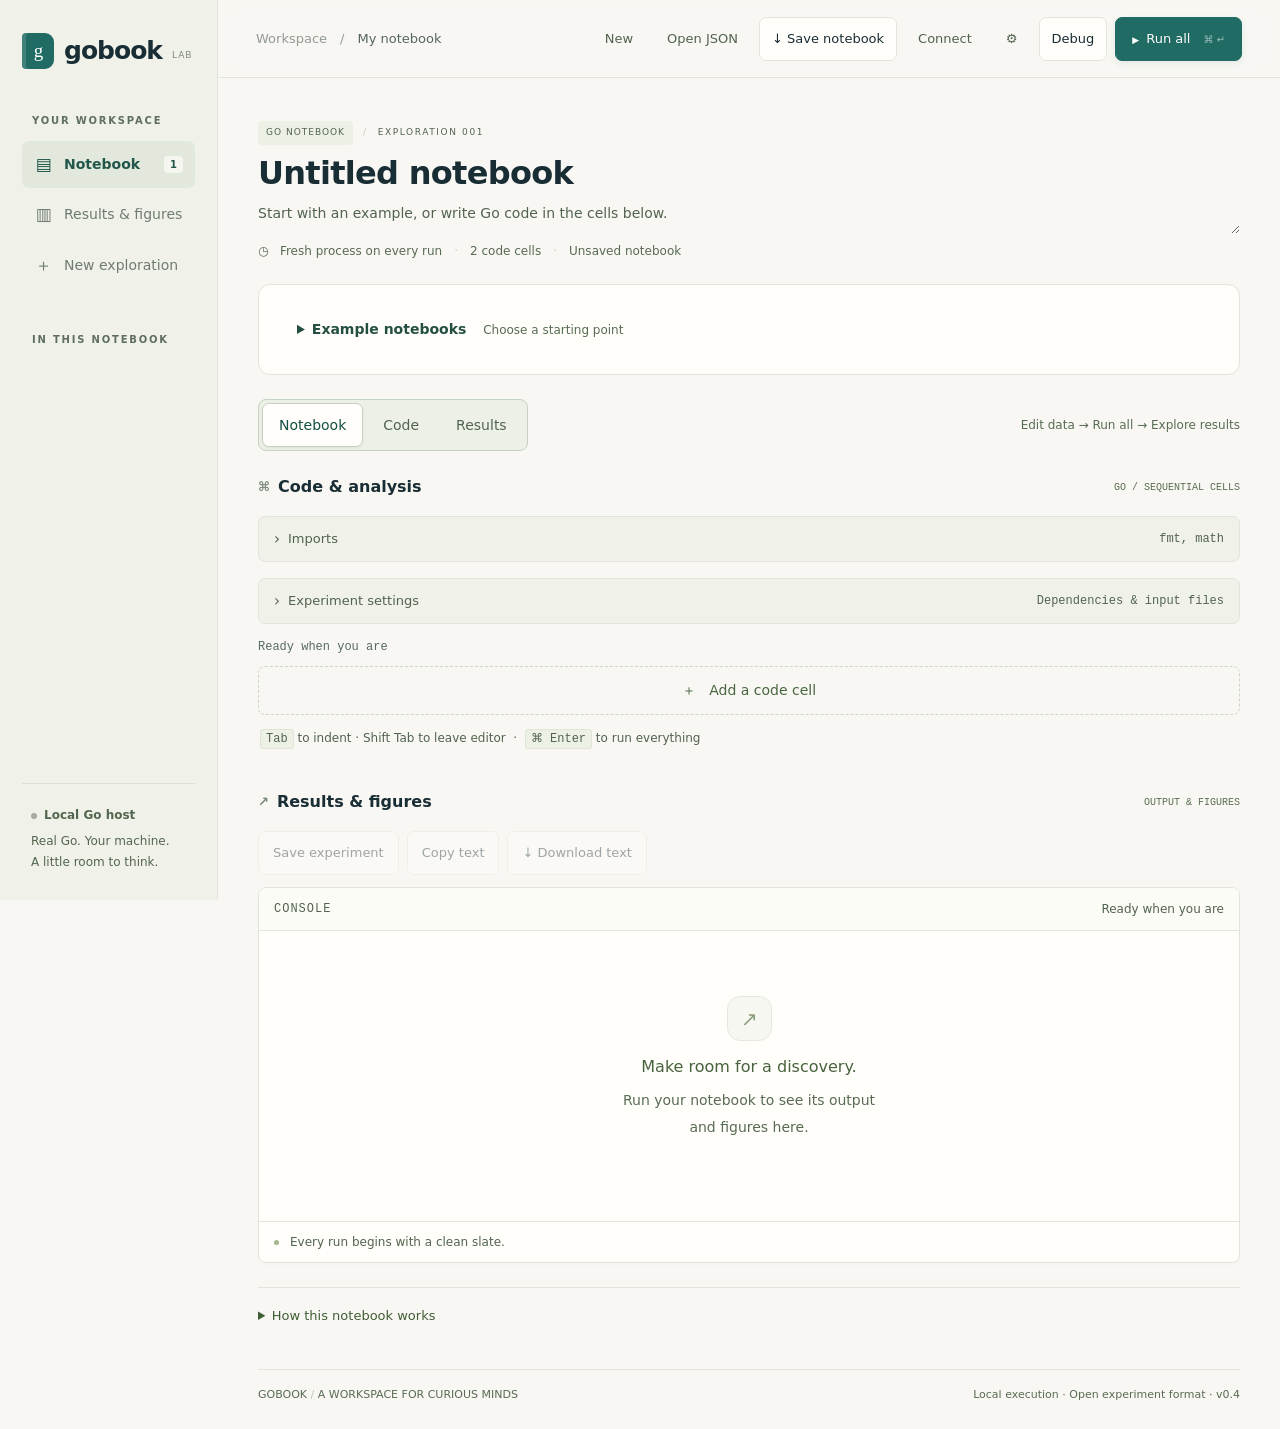
==== commit 25978ea5: "Show outputs below code cells and improve the debugging workspace" ====
--- a/ui.html
+++ b/ui.html
@@ -5,8 +5,8 @@
 <body><aside class="sidebar"><a class="brand" href="#notebook" aria-label="GoBook notebook"><span class="brandmark">g</span>gobook<small>LAB</small></a><div class="mobile-kernel"><span class="dot"></span>Local workspace</div><div class="sidebar-main"><div class="sidebar-label">YOUR WORKSPACE</div><a href="#notebook" class="side-link active"><span class="symbol">▤</span>Notebook<span class="badge">1</span></a><a href="#results" class="side-link"><span class="symbol">▥</span>Results &amp; figures</a><button id="sidebar-new" class="side-link"><span class="symbol">＋</span>New exploration</button><div class="sidebar-label">IN THIS NOTEBOOK</div><div id="outline" class="outline" aria-label="Notebook outline"></div></div><div class="sidebar-bottom"><div class="kernel"><strong><span id="kernel-dot" class="dot"></span><span id="kernel-label">Local Go host</span></strong><p>Real Go. Your machine.<br>A little room to think.</p></div></div></aside>
 <div class="shell"><header class="topbar"><div class="breadcrumb"><span>Workspace</span><span>/</span><strong>My notebook</strong></div><nav class="toolbar" aria-label="Notebook actions"><button id="new" class="plain">New</button><button id="load" class="plain">Open<span class="desktop-note"> JSON</span></button><button id="save">↓ <span class="desktop-note">Save notebook</span><span class="mobile-save">Save</span></button><button id="connect" class="plain">Connect</button><button id="appearance" class="plain" aria-expanded="false" aria-controls="preferences" title="Appearance settings">⚙<span class="screenreader">Appearance settings</span></button><button id="debug-start">Debug</button><button id="install" hidden>Install app</button><button class="primary" id="run"><span class="run-icon">▶</span><span id="run-label">Run all</span><span class="shortcut">⌘ ↵</span></button></nav></header>
 <main id="notebook"><section id="preferences" class="preferences" hidden aria-label="Appearance preferences"><div class="preference-grid"><label>Theme<select id="pref-theme"><option value="paper">Paper</option><option value="dark">Dark</option></select></label><label>Code font size<select id="pref-font"><option value="12">12 px</option><option value="14">14 px</option><option value="16">16 px</option><option value="18">18 px</option><option value="20">20 px</option></select></label><label>Indent width<select id="pref-indent"><option value="2">2 spaces</option><option value="4">4 spaces</option><option value="8">8 spaces</option></select></label><label>Long lines<select id="pref-wrap"><option value="false">Horizontal scroll</option><option value="true">Wrap lines</option></select></label></div><p>Appearance stays in this browser. Notebook code and host tokens are not stored with these preferences.</p><a href="https://github.com/Alifarid0011/gobook/blob/main/docs/extensions.md" target="_blank" rel="noopener">Develop a GoBook library ↗</a></section><section id="connection" class="connection" hidden><label for="capability">Connect to your running GoBook host</label><div class="connect-input"><input type="password" id="capability" autocomplete="off" placeholder="Paste the private URL or capability token"><button id="applytoken" class="primary">Connect host</button></div><p>Kept in this browser tab session. Treat your private URL like a password.</p></section>
-<section class="intro"><div class="notebook-meta"><span class="type">Go notebook</span><span class="divider">/</span><span>EXPLORATION 001</span></div><label for="title" class="screenreader">Notebook title</label><input id="title" value="Your next statistical insight" maxlength="300"><label for="note" class="screenreader">Notebook note</label><textarea id="note" placeholder="What are you exploring?">Choose a statistical example below, or start with your own Go code.</textarea><div class="intro-bottom"><span>◷ &nbsp; Fresh process on every run</span><span class="divider">·</span><span id="cell-count">2 code cells</span><span class="divider">·</span><span id="save-state">Unsaved notebook</span></div></section>
-<details class="starters" id="starters" open><summary class="starter-toggle">Example notebooks <span>Choose a starting point</span></summary><section aria-labelledby="starter-title"><div class="starter-heading"><div><h2 id="starter-title">Start with a question</h2><p>Load an editable example. Replace its sample data, then run when you are ready.</p></div><span class="starter-badge">No automatic execution</span></div><div class="starter-grid"><button data-example="summary"><span class="starter-symbol">Σ</span><span><strong>Describe a sample</strong><small>Mean, median, quartiles &amp; sample SD</small></span><span aria-hidden="true">↗</span></button><button data-example="regression"><span class="starter-symbol">↗</span><span><strong>Explore a relationship</strong><small>Scatter plot, OLS fit &amp; R²</small></span><span aria-hidden="true">↗</span></button><button data-example="distribution"><span class="starter-symbol">▥</span><span><strong>Inspect a distribution</strong><small>Histogram &amp; cumulative proportion</small></span><span aria-hidden="true">↗</span></button><button data-example="penguins"><span class="starter-symbol">▦</span><span><strong>DataFrame to trained model</strong><small>Real penguins data · sheetframe · held-out evaluation</small></span><span aria-hidden="true">↗</span></button><button data-example="tabular"><span class="starter-symbol">ƒ</span><span><strong>Train &amp; save a model</strong><small>CSV → ordered holdout → model JSON</small></span><span aria-hidden="true">↗</span></button><button data-example="predict"><span class="starter-symbol">→</span><span><strong>Use a saved model</strong><small>Attach model.json &amp; predict new values</small></span><span aria-hidden="true">↗</span></button></div><p class="starter-note" id="example-status" role="status">Examples include synthetic teaching data and attributed real datasets. All code remains editable.</p></section></details>
-<div class="viewbar"><div class="view-switch" role="group" aria-label="Workspace view"><button data-view="both" aria-pressed="true" aria-controls="workspace">Both</button><button data-view="code" aria-pressed="false" aria-controls="workspace">Code</button><button data-view="results" aria-pressed="false" aria-controls="workspace">Results</button></div><span>Edit data → Run all → Explore results</span></div><div class="workspace" id="workspace"><section class="code-column" aria-label="Notebook code"><div class="section-heading"><h2><span>⌘</span> Code &amp; analysis</h2><small>GO / SEQUENTIAL CELLS</small></div><details class="imports"><summary>Imports <span id="import-summary" class="import-summary">fmt, math</span></summary><div class="imports-inner"><label for="imports">Comma separated Go package paths</label><input id="imports" value="fmt, math" spellcheck="false"></div></details><details class="imports experiment-settings"><summary>Experiment settings <span class="import-summary">Dependencies &amp; input files</span></summary><div class="imports-inner"><label for="dependencies">Exact module versions (JSON object)</label><textarea id="dependencies" spellcheck="false" rows="3" placeholder='{"example.org/module": "v1.2.3"}'>{}</textarea><p>Use exact versions. Imported modules may download and compile code on your host.</p><label for="data-files">Attach CSV data or a saved JSON model</label><input id="data-files" type="file" accept=".csv,.json" multiple><p>Up to 8 files, 128 KiB total. Available by filename in the run directory.</p><ul id="input-files" aria-label="Attached input files"></ul></div></details><section id="cells" aria-label="Go code cells"></section><button id="add" class="add">＋ &nbsp; Add a code cell</button><div class="run-hint"><kbd>Tab</kbd> to indent · Shift Tab to leave editor &nbsp;·&nbsp; <kbd id="keyboard-shortcut">⌘ Enter</kbd> to run everything</div></section>
-<section id="results" class="results" aria-label="Notebook results"><section id="debug-panel" class="debugger" hidden aria-labelledby="debug-title"><div class="section-heading"><h2 id="debug-title">Debugger <small>DELVE</small></h2><button id="debug-close">Close</button></div><p class="debug-explanation">Runs trusted Go code with your host permissions. Code is locked to the debugging snapshot. GoBook needs Delve installed.</p><div class="debug-config"><label>Stop in cell<input id="break-cell" type="number" min="1" value="1"></label><label>At line<input id="break-line" type="number" min="1" value="1"></label><button id="debug-launch" class="primary">Start debugging</button></div><div class="debug-toolbar" role="group" aria-label="Debugger controls"><button data-debug="continue" disabled>Continue</button><button data-debug="next" disabled>Next</button><button data-debug="step" disabled>Step in</button><button data-debug="stepOut" disabled>Step out</button><button data-debug="halt" disabled>Pause</button><button id="debug-stop" disabled>Stop</button></div><p id="debug-status" role="status">Choose a source line and start debugging.</p><button id="debug-jump" disabled>Go to current line</button><div class="debug-inspect"><details open><summary>Local variables at current stop</summary><div id="debug-locals"></div></details><details><summary>Call stack</summary><ol id="debug-stack"></ol></details><details><summary>Live output</summary><pre id="debug-output"></pre></details></div></section><div class="section-heading"><h2><span>↗</span> Results &amp; figures</h2><small>OUTPUT &amp; FIGURES</small></div><div class="result-actions" role="group" aria-label="Export results"><button id="save-experiment" disabled>Save experiment</button><button id="copy-results" disabled>Copy text</button><button id="download-results" disabled>↓ Download text</button></div><div class="result-box"><div class="result-head"><span class="label">CONSOLE</span><span id="status" class="status" role="status">Ready when you are</span></div><div id="output" aria-live="polite"><div class="empty"><span class="empty-symbol">↗</span><strong>Make room for a discovery.</strong><p>Run your notebook to see its output and figures here.</p></div></div><div class="result-foot"><span class="live-indicator"></span><span id="execution-note">Every run begins with a clean slate.</span></div></div><details id="run-details" class="guide" hidden><summary>Run details &amp; module provenance</summary><pre id="provenance-output"></pre></details><details class="guide" id="guide"><summary>How this notebook works</summary><p>All cells compile together inside one <code>main()</code>. Variables flow from top to bottom. Run all starts fresh and repeats every side effect.</p><p>Code runs with your full system permissions. Temporary working directories are not a sandbox. Run only code you trust.</p><p>Save a JSON file to keep your work. Loaded files never run automatically. No AI or source Q&amp;A service is connected.</p></details></section></div><footer class="footer"><span>GOBOOK <span style="color:#c1c7b7">/</span> A WORKSPACE FOR CURIOUS MINDS</span><span>Local execution · Open experiment format · v0.3</span></footer></main></div><dialog id="figure-dialog" aria-labelledby="figure-title"><header><h2 id="figure-title">Figure</h2><button id="close-figure" autofocus>Close figure</button></header><img id="expanded-figure" alt=""></dialog><input id="file" type="file" accept="application/json,.json"><div id="toast" class="toast" role="status" hidden></div>
+<section class="intro"><div class="notebook-meta"><span class="type">Go notebook</span><span class="divider">/</span><span>EXPLORATION 001</span></div><label for="title" class="screenreader">Notebook title</label><input id="title" value="Untitled notebook" maxlength="300"><label for="note" class="screenreader">Notebook note</label><textarea id="note" placeholder="What are you exploring?">Start with an example, or write Go code in the cells below.</textarea><div class="intro-bottom"><span>◷ &nbsp; Fresh process on every run</span><span class="divider">·</span><span id="cell-count">2 code cells</span><span class="divider">·</span><span id="save-state">Unsaved notebook</span></div></section>
+<details class="starters" id="starters"><summary class="starter-toggle">Example notebooks <span>Choose a starting point</span></summary><section aria-labelledby="starter-title"><div class="starter-heading"><div><h2 id="starter-title">Start with a question</h2><p>Load an editable example. Replace its sample data, then run when you are ready.</p></div><span class="starter-badge">No automatic execution</span></div><div class="starter-grid"><button data-example="summary"><span class="starter-symbol">Σ</span><span><strong>Describe a sample</strong><small>Mean, median, quartiles &amp; sample SD</small></span><span aria-hidden="true">↗</span></button><button data-example="regression"><span class="starter-symbol">↗</span><span><strong>Explore a relationship</strong><small>Scatter plot, OLS fit &amp; R²</small></span><span aria-hidden="true">↗</span></button><button data-example="distribution"><span class="starter-symbol">▥</span><span><strong>Inspect a distribution</strong><small>Histogram &amp; cumulative proportion</small></span><span aria-hidden="true">↗</span></button><button data-example="penguins"><span class="starter-symbol">▦</span><span><strong>DataFrame to trained model</strong><small>Real penguins data · sheetframe · held-out evaluation</small></span><span aria-hidden="true">↗</span></button><button data-example="tabular"><span class="starter-symbol">ƒ</span><span><strong>Train &amp; save a model</strong><small>CSV → ordered holdout → model JSON</small></span><span aria-hidden="true">↗</span></button><button data-example="predict"><span class="starter-symbol">→</span><span><strong>Use a saved model</strong><small>Attach model.json &amp; predict new values</small></span><span aria-hidden="true">↗</span></button></div><p class="starter-note" id="example-status" role="status">Examples include synthetic teaching data and attributed real datasets. All code remains editable.</p></section></details>
+<div class="viewbar"><div class="view-switch" role="group" aria-label="Workspace view"><button data-view="both" aria-pressed="true" aria-controls="workspace">Notebook</button><button data-view="code" aria-pressed="false" aria-controls="workspace">Code</button><button data-view="results" aria-pressed="false" aria-controls="workspace">Results</button></div><span>Edit data → Run all → Explore results</span></div><div class="workspace" id="workspace"><section class="code-column" aria-label="Notebook code"><div class="section-heading"><h2><span>⌘</span> Code &amp; analysis</h2><small>GO / SEQUENTIAL CELLS</small></div><details class="imports"><summary>Imports <span id="import-summary" class="import-summary">fmt, math</span></summary><div class="imports-inner"><label for="imports">Comma separated Go package paths</label><input id="imports" value="fmt, math" spellcheck="false"></div></details><details class="imports experiment-settings"><summary>Experiment settings <span class="import-summary">Dependencies &amp; input files</span></summary><div class="imports-inner"><label for="dependencies">Exact module versions (JSON object)</label><textarea id="dependencies" spellcheck="false" rows="3" placeholder='{"example.org/module": "v1.2.3"}'>{}</textarea><p>Use exact versions. Imported modules may download and compile code on your host.</p><label for="data-files">Attach CSV data or a saved JSON model</label><input id="data-files" type="file" accept=".csv,.json" multiple><p>Up to 8 files, 128 KiB total. Available by filename in the run directory.</p><ul id="input-files" aria-label="Attached input files"></ul></div></details><p id="inline-status" class="inline-status" role="status">Ready when you are</p><section id="cells" aria-label="Go code cells"></section><button id="add" class="add">＋ &nbsp; Add a code cell</button><div class="run-hint"><kbd>Tab</kbd> to indent · Shift Tab to leave editor &nbsp;·&nbsp; <kbd id="keyboard-shortcut">⌘ Enter</kbd> to run everything</div></section>
+<section id="results" class="results" aria-label="Notebook results"><section id="debug-panel" class="debugger" hidden aria-labelledby="debug-title"><div class="section-heading"><h2 id="debug-title">Debug session <small>DELVE</small></h2><button id="debug-close">Close</button></div><p class="debug-explanation">Click a line number to choose a breakpoint, then start. Inspect values while stepping through real Go code. Source stays locked during the session.</p><div class="debug-config"><label>Stop in cell<input id="break-cell" type="number" min="1" value="1"></label><label>At line<input id="break-line" type="number" min="1" value="1"></label><button id="debug-launch" class="primary">Start debugging</button></div><div class="debug-toolbar" role="group" aria-label="Debugger controls"><button data-debug="continue" disabled title="Continue · F8">▶ Continue</button><button data-debug="next" disabled title="Step over · F10">↷ Next</button><button data-debug="step" disabled title="Step into · F11">↓ Step in</button><button data-debug="stepOut" disabled title="Step out · Shift F11">↑ Step out</button><button data-debug="halt" disabled title="Pause · F8">Ⅱ Pause</button><button id="debug-stop" disabled>■ Stop</button></div><p id="debug-status" role="status">Choose a source line and start debugging.</p><button id="debug-jump" disabled>Go to current line</button><div class="debug-inspect"><details open><summary>Local variables at current stop</summary><div id="debug-locals"></div></details><details><summary>Call stack</summary><ol id="debug-stack"></ol></details><details><summary>Live output</summary><pre id="debug-output"></pre></details></div></section><div class="section-heading"><h2><span>↗</span> Results &amp; figures</h2><small>OUTPUT &amp; FIGURES</small></div><div class="result-actions" role="group" aria-label="Export results"><button id="save-experiment" disabled>Save experiment</button><button id="copy-results" disabled>Copy text</button><button id="download-results" disabled>↓ Download text</button></div><div class="result-box"><div class="result-head"><span class="label">CONSOLE</span><span id="status" class="status" role="status">Ready when you are</span></div><div id="output" aria-live="polite"><div class="empty"><span class="empty-symbol">↗</span><strong>Make room for a discovery.</strong><p>Run your notebook to see its output and figures here.</p></div></div><div class="result-foot"><span class="live-indicator"></span><span id="execution-note">Every run begins with a clean slate.</span></div></div><details id="run-details" class="guide" hidden><summary>Run details &amp; module provenance</summary><pre id="provenance-output"></pre></details><details class="guide" id="guide"><summary>How this notebook works</summary><p>All cells compile together inside one <code>main()</code>. Variables flow from top to bottom. Run all starts fresh and repeats every side effect.</p><p>Code runs with your full system permissions. Temporary working directories are not a sandbox. Run only code you trust.</p><p>Save a JSON file to keep your work. Loaded files never run automatically. No AI or source Q&amp;A service is connected.</p></details></section></div><footer class="footer"><span>GOBOOK <span style="color:#c1c7b7">/</span> A WORKSPACE FOR CURIOUS MINDS</span><span>Local execution · Open experiment format · v0.4</span></footer></main></div><dialog id="figure-dialog" aria-labelledby="figure-title"><header><h2 id="figure-title">Figure</h2><button id="close-figure" autofocus>Close figure</button></header><img id="expanded-figure" alt=""></dialog><input id="file" type="file" accept="application/json,.json"><div id="toast" class="toast" role="status" hidden></div>
 </body></html>
--- a/ui.css
+++ b/ui.css
@@ -391,3 +391,69 @@
 :root[data-theme="dark"] .add { color:#b8ddac; }
 
 :root[data-theme="dark"] .side-link.active { background:#326458; color:#fff; }
+
+/* The notebook reads top to bottom: code, output, next question. */
+body:not(.debug-open) .workspace { grid-template-columns:minmax(0,1fr); max-width:1100px; }
+.results { position:static; }
+.cell-output { background:var(--white); color:var(--ink); border-top:1px solid var(--line); padding:18px 20px; border-radius:0 0 9px 9px; }
+.cell-output-heading { font:11px var(--mono); letter-spacing:1px; color:var(--teal); margin-bottom:12px; }
+.cell-output pre { margin:8px 0 16px; max-height:360px; overflow:auto; white-space:pre-wrap; overflow-wrap:anywhere; }
+.cell-output .artifact { margin:16px 0; }
+.cell-output .artifact img { max-height:560px; object-fit:contain; }
+.cell-quiet { color:var(--muted); font-size:12px; margin:0; }
+body.has-cell-outputs[data-view="both"] #results .result-box { display:none; }
+body.has-cell-outputs[data-view="both"] #results .section-heading h2 { font-size:16px; }
+body.has-cell-outputs[data-view="both"] #results .section-heading h2::after { content:' · full output in Results view'; font:12px system-ui; color:var(--muted); }
+body.debug-open .workspace { grid-template-columns:minmax(0,1fr) 340px; align-items:start; }
+body.debug-open .code-column { display:block!important; }
+body.debug-open #results { display:none; }
+body.debug-open #debug-panel { position:sticky; top:calc(var(--toolbar-height,78px) + 12px); max-height:calc(100vh - var(--toolbar-height,78px) - 30px); overflow:auto; }
+.debugger { border:1px solid var(--line); box-shadow:0 8px 30px #172e3510; padding:18px; }
+.debugger[data-state="paused"] { border-top:3px solid #d6a34e; }
+.debugger[data-state="running"] { border-top:3px solid var(--teal); }
+.debug-toolbar { display:grid; grid-template-columns:repeat(3,minmax(0,1fr)); gap:7px; margin:16px 0; }
+.debug-toolbar button { min-height:40px; font-size:12px; padding:7px 4px; }
+.debug-config { display:grid; grid-template-columns:1fr 1fr; }
+#debug-launch { grid-column:1/-1; }
+#debug-status { padding:10px 12px; background:var(--paper); border:1px solid var(--line); border-radius:7px; }
+.debug-inspect { margin-top:16px; }
+.debug-variable { grid-template-columns:1fr auto; }
+.debug-variable code { padding:5px 8px; border-radius:4px; background:var(--paper); color:var(--ink); }
+.line-numbers { padding-left:0; padding-right:0; }
+.gutter-line { display:block; padding:0 6px; width:100%; min-height:0; border:0; border-radius:0; background:transparent; color:#8199a2; font:inherit; text-align:right; position:relative; }
+.gutter-line:hover { background:#36535c; color:#fff; }
+.gutter-line[aria-pressed="true"] { color:#ffbdab; background:#b8534238; }
+.gutter-line[aria-pressed="true"]::before { content:'●'; font-size:8px; position:absolute; left:2px; top:4px; color:#f18a75; }
+:root[data-theme="dark"] .cell-output-heading { color:#9ed9bf; }
+@media(max-width:1000px) {
+ body.debug-open .workspace { grid-template-columns:minmax(0,1fr); }
+ body.debug-open #debug-panel { position:static; grid-row:1; max-height:none; }
+ .debug-toolbar { grid-template-columns:repeat(6,minmax(0,1fr)); }
+}
+@media(max-width:560px) {
+ .cell-output { padding:14px 12px; }
+ .debug-toolbar { grid-template-columns:repeat(3,minmax(0,1fr)); }
+}
+/* Keep the workspace close to the first editable cell. */
+#title { font:600 clamp(24px,2.6vw,32px)/1.3 system-ui,sans-serif; letter-spacing:-.7px; padding:8px 0; }
+#note { min-height:32px; height:32px; font-size:14px; }
+.intro { margin-bottom:16px; }
+.intro-bottom { margin-top:8px; }
+.starter-toggle { padding:12px 16px; }
+.inline-status { color:var(--muted); font:12px var(--mono); margin:12px 0; }
+.inline-status[data-state="error"] { color:#b5453d; }
+.inline-status[data-state="success"] { color:var(--teal); }
+:root[data-theme="dark"] .inline-status[data-state="success"] { color:#9ed9bf; }
+:root[data-theme="dark"] button:hover { background:#28434b; }
+.debugger:is([data-state="paused"],[data-state="running"],[data-state="building"]) .debug-explanation,
+.debugger:is([data-state="paused"],[data-state="running"],[data-state="building"]) .debug-config { display:none; }
+.debug-variable.value-changed code { background:#e9bd5733; box-shadow:inset 3px 0 #c89436; }
+body[data-view="code"] .cell-output { display:none; }
+:root[data-theme="dark"] .side-link:hover,
+:root[data-theme="dark"] .outline button:hover { background:#284b50; color:#f0f7f3; }
+:root[data-theme="dark"] .side-link.active:hover { background:#3b7564; color:#fff; }
+:root[data-theme="dark"] .side-link .badge { background:#24463e; color:#e9f5ee; }
+:root[data-theme="dark"] .primary:hover { background:#287c70; color:#fff; }
+:root[data-theme="dark"] button:disabled { opacity:1; background:#1b3038; color:#819a9f; border-color:#35505a; }
+:root[data-theme="dark"] button:focus-visible,
+:root[data-theme="dark"] a:focus-visible { outline-color:#93dfc8; }
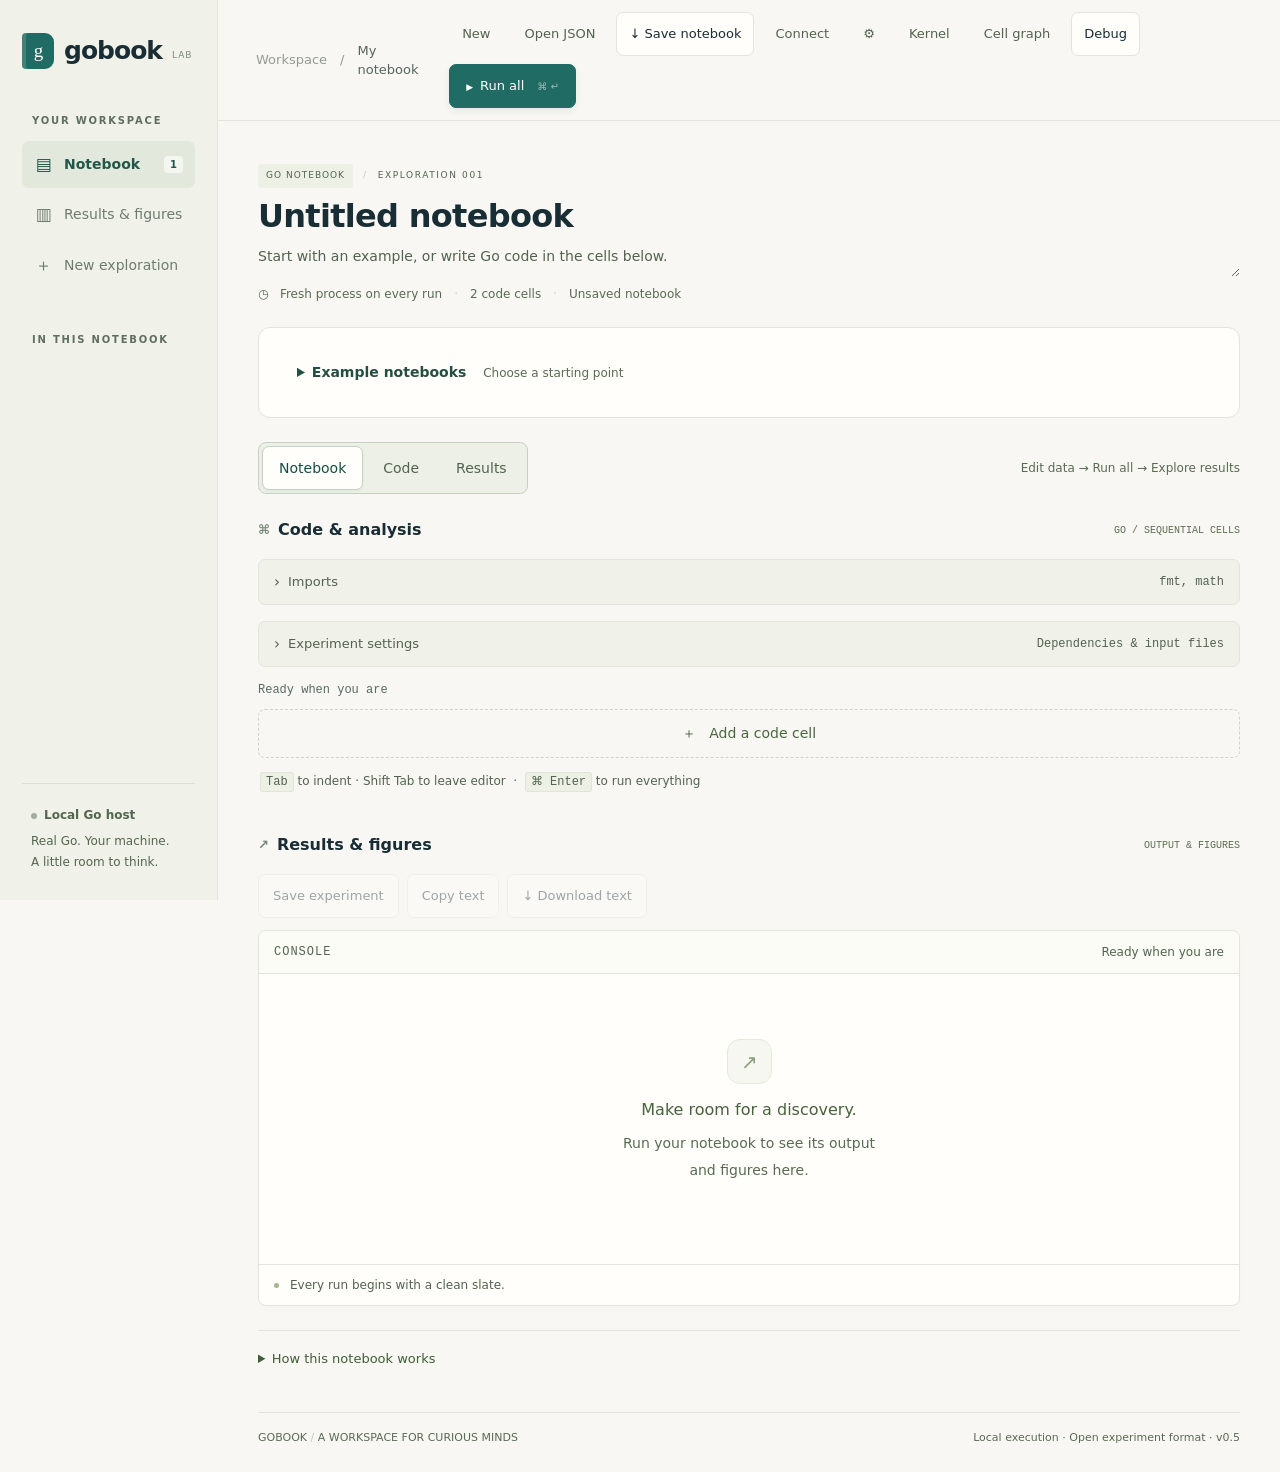
==== commit 67361d91: "Integrate native memory kernels and cell dependency navigation" ====
--- a/ui.html
+++ b/ui.html
@@ -1,12 +1,12 @@
 <!doctype html>
 <html lang="en">
 <head><meta charset="utf-8"><meta name="viewport" content="width=device-width, initial-scale=1"><link rel="manifest" href="/manifest.webmanifest"><link rel="icon" href="/icon.svg"><meta name="theme-color" content="#123b3e"><title>GoBook · statistical workspace</title>
-<link rel="stylesheet" href="/ui.css"><script defer src="/editor.js"></script><script defer src="/app.js"></script><script defer src="/debug_ui.js"></script></head>
+<link rel="stylesheet" href="/ui.css"><script defer src="/editor.js"></script><script defer src="/app.js"></script><script defer src="/debug_ui.js"></script><script defer src="/graph_ui.js"></script><script defer src="/native_ui.js"></script></head>
 <body><aside class="sidebar"><a class="brand" href="#notebook" aria-label="GoBook notebook"><span class="brandmark">g</span>gobook<small>LAB</small></a><div class="mobile-kernel"><span class="dot"></span>Local workspace</div><div class="sidebar-main"><div class="sidebar-label">YOUR WORKSPACE</div><a href="#notebook" class="side-link active"><span class="symbol">▤</span>Notebook<span class="badge">1</span></a><a href="#results" class="side-link"><span class="symbol">▥</span>Results &amp; figures</a><button id="sidebar-new" class="side-link"><span class="symbol">＋</span>New exploration</button><div class="sidebar-label">IN THIS NOTEBOOK</div><div id="outline" class="outline" aria-label="Notebook outline"></div></div><div class="sidebar-bottom"><div class="kernel"><strong><span id="kernel-dot" class="dot"></span><span id="kernel-label">Local Go host</span></strong><p>Real Go. Your machine.<br>A little room to think.</p></div></div></aside>
-<div class="shell"><header class="topbar"><div class="breadcrumb"><span>Workspace</span><span>/</span><strong>My notebook</strong></div><nav class="toolbar" aria-label="Notebook actions"><button id="new" class="plain">New</button><button id="load" class="plain">Open<span class="desktop-note"> JSON</span></button><button id="save">↓ <span class="desktop-note">Save notebook</span><span class="mobile-save">Save</span></button><button id="connect" class="plain">Connect</button><button id="appearance" class="plain" aria-expanded="false" aria-controls="preferences" title="Appearance settings">⚙<span class="screenreader">Appearance settings</span></button><button id="debug-start">Debug</button><button id="install" hidden>Install app</button><button class="primary" id="run"><span class="run-icon">▶</span><span id="run-label">Run all</span><span class="shortcut">⌘ ↵</span></button></nav></header>
+<div class="shell"><header class="topbar"><div class="breadcrumb"><span>Workspace</span><span>/</span><strong>My notebook</strong></div><nav class="toolbar" aria-label="Notebook actions"><button id="new" class="plain">New</button><button id="load" class="plain">Open<span class="desktop-note"> JSON</span></button><button id="save">↓ <span class="desktop-note">Save notebook</span><span class="mobile-save">Save</span></button><button id="connect" class="plain">Connect</button><button id="appearance" class="plain" aria-expanded="false" aria-controls="preferences" title="Appearance settings">⚙<span class="screenreader">Appearance settings</span></button><button id="memory-toggle" class="plain" aria-expanded="false" aria-controls="memory-panel">Kernel</button><button id="graph-toggle" class="plain" aria-expanded="false" aria-controls="cell-graph">Cell graph</button><button id="debug-start">Debug</button><button id="install" hidden>Install app</button><button class="primary" id="run"><span class="run-icon">▶</span><span id="run-label">Run all</span><span class="shortcut">⌘ ↵</span></button></nav></header>
 <main id="notebook"><section id="preferences" class="preferences" hidden aria-label="Appearance preferences"><div class="preference-grid"><label>Theme<select id="pref-theme"><option value="paper">Paper</option><option value="dark">Dark</option></select></label><label>Code font size<select id="pref-font"><option value="12">12 px</option><option value="14">14 px</option><option value="16">16 px</option><option value="18">18 px</option><option value="20">20 px</option></select></label><label>Indent width<select id="pref-indent"><option value="2">2 spaces</option><option value="4">4 spaces</option><option value="8">8 spaces</option></select></label><label>Long lines<select id="pref-wrap"><option value="false">Horizontal scroll</option><option value="true">Wrap lines</option></select></label></div><p>Appearance stays in this browser. Notebook code and host tokens are not stored with these preferences.</p><a href="https://github.com/Alifarid0011/gobook/blob/main/docs/extensions.md" target="_blank" rel="noopener">Develop a GoBook library ↗</a></section><section id="connection" class="connection" hidden><label for="capability">Connect to your running GoBook host</label><div class="connect-input"><input type="password" id="capability" autocomplete="off" placeholder="Paste the private URL or capability token"><button id="applytoken" class="primary">Connect host</button></div><p>Kept in this browser tab session. Treat your private URL like a password.</p></section>
 <section class="intro"><div class="notebook-meta"><span class="type">Go notebook</span><span class="divider">/</span><span>EXPLORATION 001</span></div><label for="title" class="screenreader">Notebook title</label><input id="title" value="Untitled notebook" maxlength="300"><label for="note" class="screenreader">Notebook note</label><textarea id="note" placeholder="What are you exploring?">Start with an example, or write Go code in the cells below.</textarea><div class="intro-bottom"><span>◷ &nbsp; Fresh process on every run</span><span class="divider">·</span><span id="cell-count">2 code cells</span><span class="divider">·</span><span id="save-state">Unsaved notebook</span></div></section>
-<details class="starters" id="starters"><summary class="starter-toggle">Example notebooks <span>Choose a starting point</span></summary><section aria-labelledby="starter-title"><div class="starter-heading"><div><h2 id="starter-title">Start with a question</h2><p>Load an editable example. Replace its sample data, then run when you are ready.</p></div><span class="starter-badge">No automatic execution</span></div><div class="starter-grid"><button data-example="summary"><span class="starter-symbol">Σ</span><span><strong>Describe a sample</strong><small>Mean, median, quartiles &amp; sample SD</small></span><span aria-hidden="true">↗</span></button><button data-example="regression"><span class="starter-symbol">↗</span><span><strong>Explore a relationship</strong><small>Scatter plot, OLS fit &amp; R²</small></span><span aria-hidden="true">↗</span></button><button data-example="distribution"><span class="starter-symbol">▥</span><span><strong>Inspect a distribution</strong><small>Histogram &amp; cumulative proportion</small></span><span aria-hidden="true">↗</span></button><button data-example="penguins"><span class="starter-symbol">▦</span><span><strong>DataFrame to trained model</strong><small>Real penguins data · sheetframe · held-out evaluation</small></span><span aria-hidden="true">↗</span></button><button data-example="tabular"><span class="starter-symbol">ƒ</span><span><strong>Train &amp; save a model</strong><small>CSV → ordered holdout → model JSON</small></span><span aria-hidden="true">↗</span></button><button data-example="predict"><span class="starter-symbol">→</span><span><strong>Use a saved model</strong><small>Attach model.json &amp; predict new values</small></span><span aria-hidden="true">↗</span></button></div><p class="starter-note" id="example-status" role="status">Examples include synthetic teaching data and attributed real datasets. All code remains editable.</p></section></details>
-<div class="viewbar"><div class="view-switch" role="group" aria-label="Workspace view"><button data-view="both" aria-pressed="true" aria-controls="workspace">Notebook</button><button data-view="code" aria-pressed="false" aria-controls="workspace">Code</button><button data-view="results" aria-pressed="false" aria-controls="workspace">Results</button></div><span>Edit data → Run all → Explore results</span></div><div class="workspace" id="workspace"><section class="code-column" aria-label="Notebook code"><div class="section-heading"><h2><span>⌘</span> Code &amp; analysis</h2><small>GO / SEQUENTIAL CELLS</small></div><details class="imports"><summary>Imports <span id="import-summary" class="import-summary">fmt, math</span></summary><div class="imports-inner"><label for="imports">Comma separated Go package paths</label><input id="imports" value="fmt, math" spellcheck="false"></div></details><details class="imports experiment-settings"><summary>Experiment settings <span class="import-summary">Dependencies &amp; input files</span></summary><div class="imports-inner"><label for="dependencies">Exact module versions (JSON object)</label><textarea id="dependencies" spellcheck="false" rows="3" placeholder='{"example.org/module": "v1.2.3"}'>{}</textarea><p>Use exact versions. Imported modules may download and compile code on your host.</p><label for="data-files">Attach CSV data or a saved JSON model</label><input id="data-files" type="file" accept=".csv,.json" multiple><p>Up to 8 files, 128 KiB total. Available by filename in the run directory.</p><ul id="input-files" aria-label="Attached input files"></ul></div></details><p id="inline-status" class="inline-status" role="status">Ready when you are</p><section id="cells" aria-label="Go code cells"></section><button id="add" class="add">＋ &nbsp; Add a code cell</button><div class="run-hint"><kbd>Tab</kbd> to indent · Shift Tab to leave editor &nbsp;·&nbsp; <kbd id="keyboard-shortcut">⌘ Enter</kbd> to run everything</div></section>
-<section id="results" class="results" aria-label="Notebook results"><section id="debug-panel" class="debugger" hidden aria-labelledby="debug-title"><div class="section-heading"><h2 id="debug-title">Debug session <small>DELVE</small></h2><button id="debug-close">Close</button></div><p class="debug-explanation">Click a line number to choose a breakpoint, then start. Inspect values while stepping through real Go code. Source stays locked during the session.</p><div class="debug-config"><label>Stop in cell<input id="break-cell" type="number" min="1" value="1"></label><label>At line<input id="break-line" type="number" min="1" value="1"></label><button id="debug-launch" class="primary">Start debugging</button></div><div class="debug-toolbar" role="group" aria-label="Debugger controls"><button data-debug="continue" disabled title="Continue · F8">▶ Continue</button><button data-debug="next" disabled title="Step over · F10">↷ Next</button><button data-debug="step" disabled title="Step into · F11">↓ Step in</button><button data-debug="stepOut" disabled title="Step out · Shift F11">↑ Step out</button><button data-debug="halt" disabled title="Pause · F8">Ⅱ Pause</button><button id="debug-stop" disabled>■ Stop</button></div><p id="debug-status" role="status">Choose a source line and start debugging.</p><button id="debug-jump" disabled>Go to current line</button><div class="debug-inspect"><details open><summary>Local variables at current stop</summary><div id="debug-locals"></div></details><details><summary>Call stack</summary><ol id="debug-stack"></ol></details><details><summary>Live output</summary><pre id="debug-output"></pre></details></div></section><div class="section-heading"><h2><span>↗</span> Results &amp; figures</h2><small>OUTPUT &amp; FIGURES</small></div><div class="result-actions" role="group" aria-label="Export results"><button id="save-experiment" disabled>Save experiment</button><button id="copy-results" disabled>Copy text</button><button id="download-results" disabled>↓ Download text</button></div><div class="result-box"><div class="result-head"><span class="label">CONSOLE</span><span id="status" class="status" role="status">Ready when you are</span></div><div id="output" aria-live="polite"><div class="empty"><span class="empty-symbol">↗</span><strong>Make room for a discovery.</strong><p>Run your notebook to see its output and figures here.</p></div></div><div class="result-foot"><span class="live-indicator"></span><span id="execution-note">Every run begins with a clean slate.</span></div></div><details id="run-details" class="guide" hidden><summary>Run details &amp; module provenance</summary><pre id="provenance-output"></pre></details><details class="guide" id="guide"><summary>How this notebook works</summary><p>All cells compile together inside one <code>main()</code>. Variables flow from top to bottom. Run all starts fresh and repeats every side effect.</p><p>Code runs with your full system permissions. Temporary working directories are not a sandbox. Run only code you trust.</p><p>Save a JSON file to keep your work. Loaded files never run automatically. No AI or source Q&amp;A service is connected.</p></details></section></div><footer class="footer"><span>GOBOOK <span style="color:#c1c7b7">/</span> A WORKSPACE FOR CURIOUS MINDS</span><span>Local execution · Open experiment format · v0.4</span></footer></main></div><dialog id="figure-dialog" aria-labelledby="figure-title"><header><h2 id="figure-title">Figure</h2><button id="close-figure" autofocus>Close figure</button></header><img id="expanded-figure" alt=""></dialog><input id="file" type="file" accept="application/json,.json"><div id="toast" class="toast" role="status" hidden></div>
+<details class="starters" id="starters"><summary class="starter-toggle">Example notebooks <span>Choose a starting point</span></summary><section aria-labelledby="starter-title"><div class="starter-heading"><div><h2 id="starter-title">Start with a question</h2><p>Load an editable example. Replace its sample data, then run when you are ready.</p></div><span class="starter-badge">No automatic execution</span></div><div class="starter-grid"><button data-example="summary"><span class="starter-symbol">Σ</span><span><strong>Describe a sample</strong><small>Mean, median, quartiles &amp; sample SD</small></span><span aria-hidden="true">↗</span></button><button data-example="regression"><span class="starter-symbol">↗</span><span><strong>Explore a relationship</strong><small>Scatter plot, OLS fit &amp; R²</small></span><span aria-hidden="true">↗</span></button><button data-example="distribution"><span class="starter-symbol">▥</span><span><strong>Inspect a distribution</strong><small>Histogram &amp; cumulative proportion</small></span><span aria-hidden="true">↗</span></button><button data-example="memory"><span class="starter-symbol">⇄</span><span><strong>Memory &amp; goroutines</strong><small>Retained native data · repeat cells · synchronized worker pool</small></span><span aria-hidden="true">↗</span></button><button data-example="penguins"><span class="starter-symbol">▦</span><span><strong>DataFrame to trained model</strong><small>Real penguins data · sheetframe · held-out evaluation</small></span><span aria-hidden="true">↗</span></button><button data-example="tabular"><span class="starter-symbol">ƒ</span><span><strong>Train &amp; save a model</strong><small>CSV → ordered holdout → model JSON</small></span><span aria-hidden="true">↗</span></button><button data-example="predict"><span class="starter-symbol">→</span><span><strong>Use a saved model</strong><small>Attach model.json &amp; predict new values</small></span><span aria-hidden="true">↗</span></button></div><p class="starter-note" id="example-status" role="status">Examples include synthetic teaching data and attributed real datasets. All code remains editable.</p></section></details>
+<div class="viewbar"><div class="view-switch" role="group" aria-label="Workspace view"><button data-view="both" aria-pressed="true" aria-controls="workspace">Notebook</button><button data-view="code" aria-pressed="false" aria-controls="workspace">Code</button><button data-view="results" aria-pressed="false" aria-controls="workspace">Results</button></div><span>Edit data → Run all → Explore results</span></div><div class="workspace" id="workspace"><section class="code-column" aria-label="Notebook code"><div class="section-heading"><h2><span>⌘</span> Code &amp; analysis</h2><small>GO / SEQUENTIAL CELLS</small></div><details class="imports"><summary>Imports <span id="import-summary" class="import-summary">fmt, math</span></summary><div class="imports-inner"><label for="imports">Comma separated Go package paths</label><input id="imports" value="fmt, math" spellcheck="false"></div></details><details class="imports experiment-settings"><summary>Experiment settings <span class="import-summary">Dependencies &amp; input files</span></summary><div class="imports-inner"><label for="dependencies">Exact module versions (JSON object)</label><textarea id="dependencies" spellcheck="false" rows="3" placeholder='{"example.org/module": "v1.2.3"}'>{}</textarea><p>Use exact versions. Imported modules may download and compile code on your host.</p><label for="data-files">Attach CSV data or a saved JSON model</label><input id="data-files" type="file" accept=".csv,.json" multiple><p>Up to 8 files, 128 KiB total. Available by filename in the run directory.</p><ul id="input-files" aria-label="Attached input files"></ul></div></details><section id="memory-panel" class="memory-panel" hidden aria-label="Native memory kernel"><div class="section-heading"><h2>Native memory kernel</h2><span class="memory-kind">COMPILED GO</span></div><p>Keep native Go values in RAM between cell runs. Source edits require an explicit restart. Earlier-cell runs invalidate later cells; they do not undo side effects.</p><div class="memory-actions"><button id="memory-start" class="primary">Start memory kernel</button><button id="memory-stop" disabled>Stop</button><button id="memory-restart">Restart</button><button id="memory-refresh">Refresh status</button><button id="memory-restore" hidden>Restore kernel notebook</button><button id="memory-replay" hidden>Replay saved session</button></div><p id="memory-state" role="status">No live memory kernel</p><p id="memory-stats"></p><small id="memory-identity"></small><pre id="memory-error" role="status"></pre><details><summary>Retained session files</summary><p>Files can outlive cell invalidation. Check the command history before reusing a model or dataset.</p><ul id="memory-files" aria-label="Retained session files"></ul></details><details><summary>Memory, concurrency and saved sessions</summary><p>Go heap is sampled at cell boundaries; it is not total process RAM. Goroutines and native handles can survive pauses. Synchronize background work explicitly. Stop, timeout or a process crash discards live values. Export datasets and models before stopping. Saved experiments keep source, outputs and command history; replay executes that history again.</p><p>All cells compile as one Go function. Defer runs at function exit, not at cell completion. Repeating a cell can accumulate defers and goroutines. Stop forcibly terminates the worker.</p></details></section><section id="cell-graph" class="cell-graph" hidden aria-label="Cell dependency graph"><div class="section-heading"><h2>Cell dependencies</h2><div><button id="graph-refresh">Refresh</button><button id="graph-close">Close graph</button></div></div><p id="graph-status" role="status"></p><p id="graph-warning" class="graph-warning"></p><div id="graph-canvas" class="graph-canvas" tabindex="0" role="region" aria-label="Scrollable cell graph"></div><details><summary>Dependency list</summary><ul id="graph-edges"></ul></details></section><p id="inline-status" class="inline-status" role="status">Ready when you are</p><section id="cells" aria-label="Go code cells"></section><button id="add" class="add">＋ &nbsp; Add a code cell</button><div class="run-hint"><kbd>Tab</kbd> to indent · Shift Tab to leave editor &nbsp;·&nbsp; <kbd id="keyboard-shortcut">⌘ Enter</kbd> to run everything</div></section>
+<section id="results" class="results" aria-label="Notebook results"><section id="debug-panel" class="debugger" hidden aria-labelledby="debug-title"><div class="section-heading"><h2 id="debug-title">Debug session <small>DELVE</small></h2><button id="debug-close">Close</button></div><p class="debug-explanation">Click a line number to choose a breakpoint, then start. Inspect values while stepping through real Go code. Source stays locked during the session.</p><div class="debug-config"><label>Stop in cell<input id="break-cell" type="number" min="1" value="1"></label><label>At line<input id="break-line" type="number" min="1" value="1"></label><button id="debug-launch" class="primary">Start debugging</button></div><div class="debug-toolbar" role="group" aria-label="Debugger controls"><button data-debug="continue" disabled title="Continue · F8">▶ Continue</button><button data-debug="next" disabled title="Step over · F10">↷ Next</button><button data-debug="step" disabled title="Step into · F11">↓ Step in</button><button data-debug="stepOut" disabled title="Step out · Shift F11">↑ Step out</button><button data-debug="halt" disabled title="Pause · F8">Ⅱ Pause</button><button id="debug-stop" disabled>■ Stop</button></div><p id="debug-status" role="status">Choose a source line and start debugging.</p><button id="debug-jump" disabled>Go to current line</button><div class="debug-inspect"><details open><summary>Local variables at current stop</summary><div id="debug-locals"></div></details><details><summary>Call stack</summary><ol id="debug-stack"></ol></details><details><summary>Live output</summary><pre id="debug-output"></pre></details></div></section><div class="section-heading"><h2><span>↗</span> Results &amp; figures</h2><small>OUTPUT &amp; FIGURES</small></div><div class="result-actions" role="group" aria-label="Export results"><button id="save-experiment" disabled>Save experiment</button><button id="copy-results" disabled>Copy text</button><button id="download-results" disabled>↓ Download text</button></div><div class="result-box"><div class="result-head"><span class="label">CONSOLE</span><span id="status" class="status" role="status">Ready when you are</span></div><div id="output" aria-live="polite"><div class="empty"><span class="empty-symbol">↗</span><strong>Make room for a discovery.</strong><p>Run your notebook to see its output and figures here.</p></div></div><div class="result-foot"><span class="live-indicator"></span><span id="execution-note">Every run begins with a clean slate.</span></div></div><details id="run-details" class="guide" hidden><summary>Run details &amp; module provenance</summary><pre id="provenance-output"></pre></details><details class="guide" id="guide"><summary>How this notebook works</summary><p>All cells compile together inside one <code>main()</code>. Variables flow from top to bottom. Normal Run all starts fresh. In memory mode, Run all repeats the cells in the resident worker. Both repeat side effects.</p><p>Code runs with your full system permissions. Temporary working directories are not a sandbox. Run only code you trust.</p><p>Save a JSON file to keep your work. Loaded files never run automatically. No AI or source Q&amp;A service is connected.</p></details></section></div><footer class="footer"><span>GOBOOK <span style="color:#c1c7b7">/</span> A WORKSPACE FOR CURIOUS MINDS</span><span>Local execution · Open experiment format · v0.5</span></footer></main></div><dialog id="figure-dialog" aria-labelledby="figure-title"><header><h2 id="figure-title">Figure</h2><button id="close-figure" autofocus>Close figure</button></header><img id="expanded-figure" alt=""></dialog><input id="file" type="file" accept="application/json,.json"><div id="toast" class="toast" role="status" hidden></div>
 </body></html>
--- a/ui.css
+++ b/ui.css
@@ -457,3 +457,34 @@
 :root[data-theme="dark"] button:disabled { opacity:1; background:#1b3038; color:#819a9f; border-color:#35505a; }
 :root[data-theme="dark"] button:focus-visible,
 :root[data-theme="dark"] a:focus-visible { outline-color:#93dfc8; }
+.cell-graph { border:1px solid var(--line); padding:18px; background:var(--white); border-radius:10px; margin:16px 0; }
+.cell-graph .section-heading { flex-wrap:wrap; gap:12px; }
+.graph-warning { font-size:12px; color:var(--muted); line-height:1.7; max-width:85ch; }
+.graph-canvas { overflow:auto; max-height:560px; margin:16px 0; scrollbar-width:thin; }
+.graph-canvas svg { display:block; width:100%; min-width:650px; color:var(--teal); }
+.graph-canvas path { stroke:var(--teal); }
+.graph-canvas rect { fill:var(--paper); stroke:var(--line); }
+.graph-canvas g[role="button"] { cursor:pointer; }
+.graph-canvas g[role="button"]:hover rect { stroke:var(--teal); }
+.graph-node-title { fill:var(--ink); font:600 18px system-ui; }
+.graph-node-detail { fill:var(--muted); font:13px var(--mono); }
+#graph-edges { padding-left:20px; font-size:12px; }
+#graph-edges li { margin:8px 0; overflow-wrap:anywhere; }
+:root[data-theme="dark"] .graph-canvas { color:#9ed9bf; }
+:root[data-theme="dark"] .graph-canvas path { stroke:#9ed9bf; }
+@media(max-width:760px) { .toolbar #graph-toggle { font-size:12px; padding:8px; } }
+.memory-panel { border:1px solid var(--line); border-left:3px solid var(--teal); padding:18px; border-radius:9px; background:var(--white); margin:16px 0; }
+.memory-panel p,.memory-panel details { font-size:12px; color:var(--muted); line-height:1.8; }
+.memory-kind,#memory-identity { font:10px var(--mono); color:var(--muted); overflow-wrap:anywhere; }
+.memory-actions { display:flex; flex-wrap:wrap; gap:8px; margin:16px 0; }
+.memory-actions button { min-height:42px; font-size:12px; }
+#memory-state { color:var(--teal); font:12px var(--mono); }
+#memory-error { white-space:pre-wrap; overflow-wrap:anywhere; font-size:12px; color:#ba584d; background:transparent; }
+#memory-error:empty { display:none; }
+:root[data-theme="dark"] #memory-state { color:#9ed9bf; }
+.toolbar { flex-wrap:wrap; }
+.topbar { height:auto; min-height:78px; padding-top:12px; padding-bottom:12px; }
+@media(max-width:760px) { .toolbar #memory-toggle { font-size:12px; padding:8px; } .topbar { min-height:64px; } }
+#memory-files { list-style:none; padding:0; }
+#memory-files li { display:flex; justify-content:space-between; align-items:center; flex-wrap:wrap; gap:8px; padding:8px 0; border-bottom:1px solid var(--line); font:12px var(--mono); }
+#memory-files button { font:12px system-ui; }
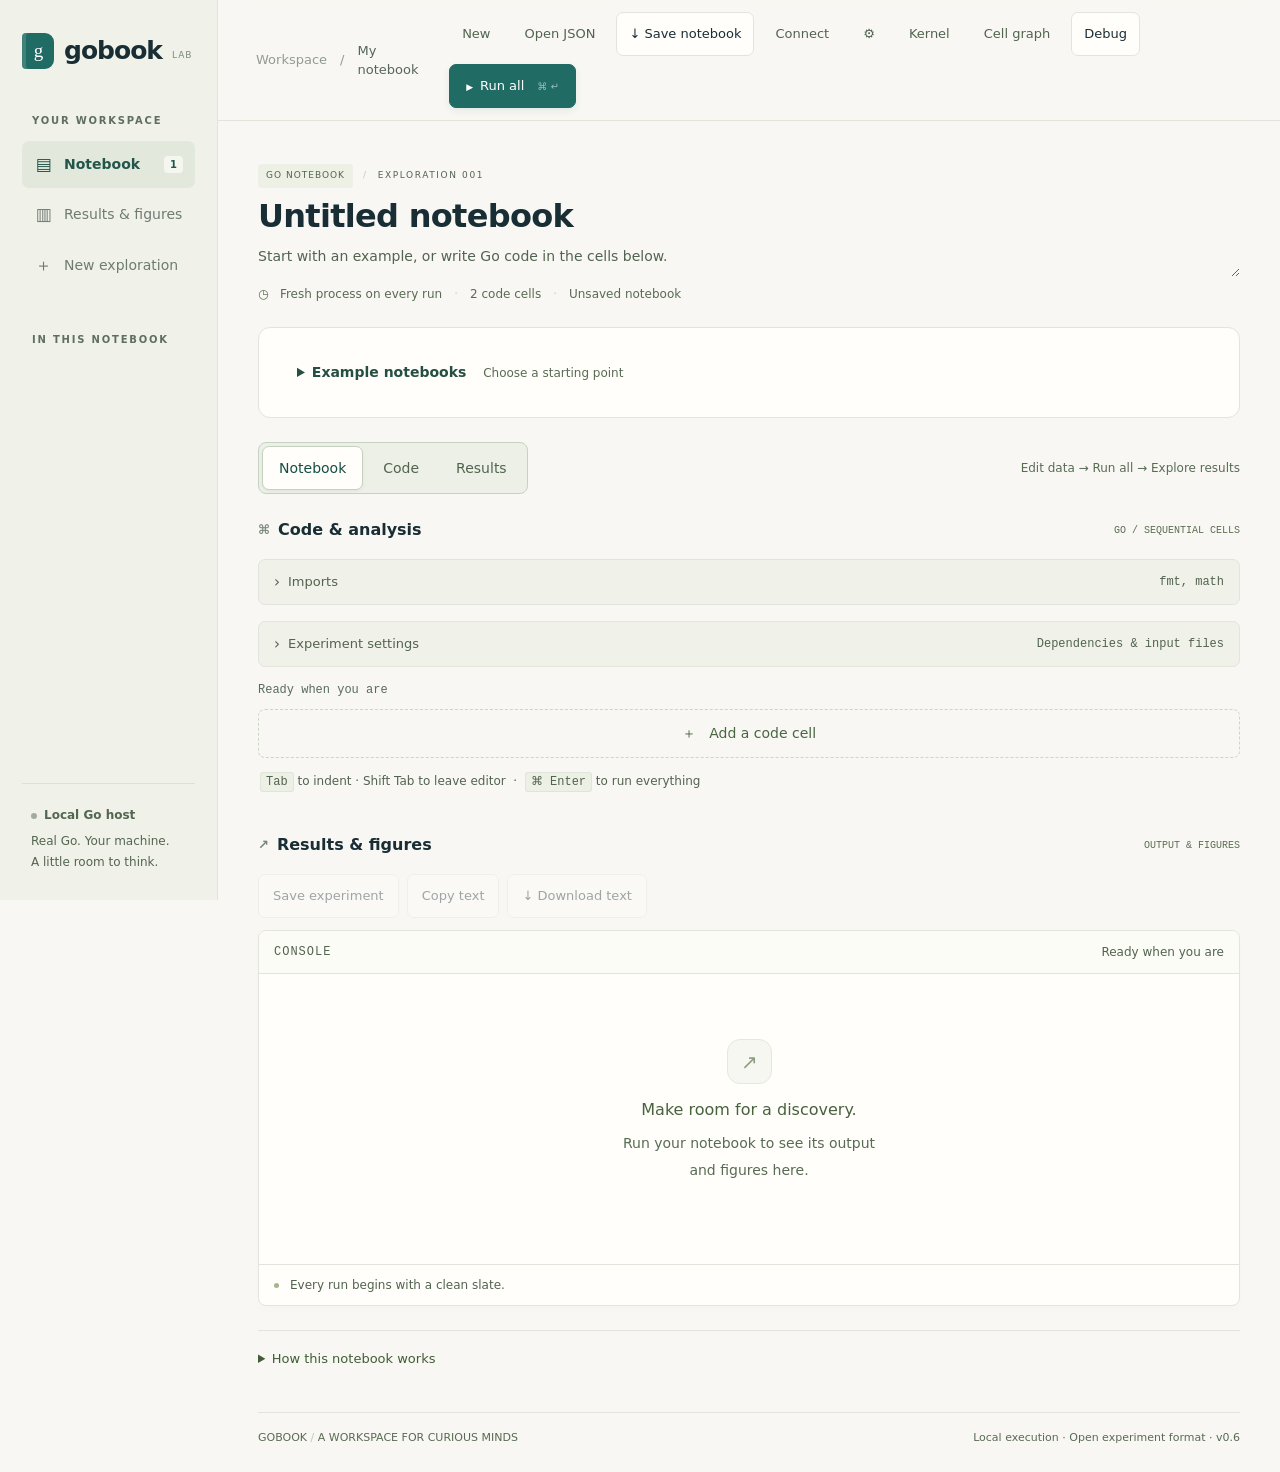
==== commit 8f5a144c: "Launch GoBook as a self-starting local application" ====
--- a/ui.html
+++ b/ui.html
@@ -1,12 +1,12 @@
 <!doctype html>
 <html lang="en">
 <head><meta charset="utf-8"><meta name="viewport" content="width=device-width, initial-scale=1"><link rel="manifest" href="/manifest.webmanifest"><link rel="icon" href="/icon.svg"><meta name="theme-color" content="#123b3e"><title>GoBook · statistical workspace</title>
-<link rel="stylesheet" href="/ui.css"><script defer src="/editor.js"></script><script defer src="/app.js"></script><script defer src="/debug_ui.js"></script><script defer src="/graph_ui.js"></script><script defer src="/native_ui.js"></script></head>
+<link rel="stylesheet" href="/ui.css"><script defer src="/editor.js"></script><script defer src="/app.js"></script><script defer src="/debug_ui.js"></script><script defer src="/graph_ui.js"></script><script defer src="/native_ui.js"></script><script defer src="/desktop_ui.js"></script></head>
 <body><aside class="sidebar"><a class="brand" href="#notebook" aria-label="GoBook notebook"><span class="brandmark">g</span>gobook<small>LAB</small></a><div class="mobile-kernel"><span class="dot"></span>Local workspace</div><div class="sidebar-main"><div class="sidebar-label">YOUR WORKSPACE</div><a href="#notebook" class="side-link active"><span class="symbol">▤</span>Notebook<span class="badge">1</span></a><a href="#results" class="side-link"><span class="symbol">▥</span>Results &amp; figures</a><button id="sidebar-new" class="side-link"><span class="symbol">＋</span>New exploration</button><div class="sidebar-label">IN THIS NOTEBOOK</div><div id="outline" class="outline" aria-label="Notebook outline"></div></div><div class="sidebar-bottom"><div class="kernel"><strong><span id="kernel-dot" class="dot"></span><span id="kernel-label">Local Go host</span></strong><p>Real Go. Your machine.<br>A little room to think.</p></div></div></aside>
 <div class="shell"><header class="topbar"><div class="breadcrumb"><span>Workspace</span><span>/</span><strong>My notebook</strong></div><nav class="toolbar" aria-label="Notebook actions"><button id="new" class="plain">New</button><button id="load" class="plain">Open<span class="desktop-note"> JSON</span></button><button id="save">↓ <span class="desktop-note">Save notebook</span><span class="mobile-save">Save</span></button><button id="connect" class="plain">Connect</button><button id="appearance" class="plain" aria-expanded="false" aria-controls="preferences" title="Appearance settings">⚙<span class="screenreader">Appearance settings</span></button><button id="memory-toggle" class="plain" aria-expanded="false" aria-controls="memory-panel">Kernel</button><button id="graph-toggle" class="plain" aria-expanded="false" aria-controls="cell-graph">Cell graph</button><button id="debug-start">Debug</button><button id="install" hidden>Install app</button><button class="primary" id="run"><span class="run-icon">▶</span><span id="run-label">Run all</span><span class="shortcut">⌘ ↵</span></button></nav></header>
-<main id="notebook"><section id="preferences" class="preferences" hidden aria-label="Appearance preferences"><div class="preference-grid"><label>Theme<select id="pref-theme"><option value="paper">Paper</option><option value="dark">Dark</option></select></label><label>Code font size<select id="pref-font"><option value="12">12 px</option><option value="14">14 px</option><option value="16">16 px</option><option value="18">18 px</option><option value="20">20 px</option></select></label><label>Indent width<select id="pref-indent"><option value="2">2 spaces</option><option value="4">4 spaces</option><option value="8">8 spaces</option></select></label><label>Long lines<select id="pref-wrap"><option value="false">Horizontal scroll</option><option value="true">Wrap lines</option></select></label></div><p>Appearance stays in this browser. Notebook code and host tokens are not stored with these preferences.</p><a href="https://github.com/Alifarid0011/gobook/blob/main/docs/extensions.md" target="_blank" rel="noopener">Develop a GoBook library ↗</a></section><section id="connection" class="connection" hidden><label for="capability">Connect to your running GoBook host</label><div class="connect-input"><input type="password" id="capability" autocomplete="off" placeholder="Paste the private URL or capability token"><button id="applytoken" class="primary">Connect host</button></div><p>Kept in this browser tab session. Treat your private URL like a password.</p></section>
+<main id="notebook"><section id="preferences" class="preferences" hidden aria-label="Appearance preferences"><div class="preference-grid"><label>Theme<select id="pref-theme"><option value="paper">Paper</option><option value="dark">Dark</option></select></label><label>Code font size<select id="pref-font"><option value="12">12 px</option><option value="14">14 px</option><option value="16">16 px</option><option value="18">18 px</option><option value="20">20 px</option></select></label><label>Indent width<select id="pref-indent"><option value="2">2 spaces</option><option value="4">4 spaces</option><option value="8">8 spaces</option></select></label><label>Long lines<select id="pref-wrap"><option value="false">Horizontal scroll</option><option value="true">Wrap lines</option></select></label></div><p>Appearance stays in this browser. Notebook code and host tokens are not stored with these preferences.</p><a href="https://github.com/Alifarid0011/gobook/blob/main/docs/extensions.md" target="_blank" rel="noopener">Develop a GoBook library ↗</a></section><section id="local-app" class="connection local-app" hidden aria-label="Local application"><div><strong>GoBook Local</strong><span id="local-app-state" role="status"></span></div><button id="local-app-quit">Quit GoBook</button></section><section id="connection" class="connection" hidden><label for="capability">Connect to your running GoBook host</label><div class="connect-input"><input type="password" id="capability" autocomplete="off" placeholder="Paste the private URL or capability token"><button id="applytoken" class="primary">Connect host</button></div><p>Kept in this browser tab session. Treat your private URL like a password.</p></section>
 <section class="intro"><div class="notebook-meta"><span class="type">Go notebook</span><span class="divider">/</span><span>EXPLORATION 001</span></div><label for="title" class="screenreader">Notebook title</label><input id="title" value="Untitled notebook" maxlength="300"><label for="note" class="screenreader">Notebook note</label><textarea id="note" placeholder="What are you exploring?">Start with an example, or write Go code in the cells below.</textarea><div class="intro-bottom"><span>◷ &nbsp; Fresh process on every run</span><span class="divider">·</span><span id="cell-count">2 code cells</span><span class="divider">·</span><span id="save-state">Unsaved notebook</span></div></section>
 <details class="starters" id="starters"><summary class="starter-toggle">Example notebooks <span>Choose a starting point</span></summary><section aria-labelledby="starter-title"><div class="starter-heading"><div><h2 id="starter-title">Start with a question</h2><p>Load an editable example. Replace its sample data, then run when you are ready.</p></div><span class="starter-badge">No automatic execution</span></div><div class="starter-grid"><button data-example="summary"><span class="starter-symbol">Σ</span><span><strong>Describe a sample</strong><small>Mean, median, quartiles &amp; sample SD</small></span><span aria-hidden="true">↗</span></button><button data-example="regression"><span class="starter-symbol">↗</span><span><strong>Explore a relationship</strong><small>Scatter plot, OLS fit &amp; R²</small></span><span aria-hidden="true">↗</span></button><button data-example="distribution"><span class="starter-symbol">▥</span><span><strong>Inspect a distribution</strong><small>Histogram &amp; cumulative proportion</small></span><span aria-hidden="true">↗</span></button><button data-example="memory"><span class="starter-symbol">⇄</span><span><strong>Memory &amp; goroutines</strong><small>Retained native data · repeat cells · synchronized worker pool</small></span><span aria-hidden="true">↗</span></button><button data-example="penguins"><span class="starter-symbol">▦</span><span><strong>DataFrame to trained model</strong><small>Real penguins data · sheetframe · held-out evaluation</small></span><span aria-hidden="true">↗</span></button><button data-example="tabular"><span class="starter-symbol">ƒ</span><span><strong>Train &amp; save a model</strong><small>CSV → ordered holdout → model JSON</small></span><span aria-hidden="true">↗</span></button><button data-example="predict"><span class="starter-symbol">→</span><span><strong>Use a saved model</strong><small>Attach model.json &amp; predict new values</small></span><span aria-hidden="true">↗</span></button></div><p class="starter-note" id="example-status" role="status">Examples include synthetic teaching data and attributed real datasets. All code remains editable.</p></section></details>
 <div class="viewbar"><div class="view-switch" role="group" aria-label="Workspace view"><button data-view="both" aria-pressed="true" aria-controls="workspace">Notebook</button><button data-view="code" aria-pressed="false" aria-controls="workspace">Code</button><button data-view="results" aria-pressed="false" aria-controls="workspace">Results</button></div><span>Edit data → Run all → Explore results</span></div><div class="workspace" id="workspace"><section class="code-column" aria-label="Notebook code"><div class="section-heading"><h2><span>⌘</span> Code &amp; analysis</h2><small>GO / SEQUENTIAL CELLS</small></div><details class="imports"><summary>Imports <span id="import-summary" class="import-summary">fmt, math</span></summary><div class="imports-inner"><label for="imports">Comma separated Go package paths</label><input id="imports" value="fmt, math" spellcheck="false"></div></details><details class="imports experiment-settings"><summary>Experiment settings <span class="import-summary">Dependencies &amp; input files</span></summary><div class="imports-inner"><label for="dependencies">Exact module versions (JSON object)</label><textarea id="dependencies" spellcheck="false" rows="3" placeholder='{"example.org/module": "v1.2.3"}'>{}</textarea><p>Use exact versions. Imported modules may download and compile code on your host.</p><label for="data-files">Attach CSV data or a saved JSON model</label><input id="data-files" type="file" accept=".csv,.json" multiple><p>Up to 8 files, 128 KiB total. Available by filename in the run directory.</p><ul id="input-files" aria-label="Attached input files"></ul></div></details><section id="memory-panel" class="memory-panel" hidden aria-label="Native memory kernel"><div class="section-heading"><h2>Native memory kernel</h2><span class="memory-kind">COMPILED GO</span></div><p>Keep native Go values in RAM between cell runs. Source edits require an explicit restart. Earlier-cell runs invalidate later cells; they do not undo side effects.</p><div class="memory-actions"><button id="memory-start" class="primary">Start memory kernel</button><button id="memory-stop" disabled>Stop</button><button id="memory-restart">Restart</button><button id="memory-refresh">Refresh status</button><button id="memory-restore" hidden>Restore kernel notebook</button><button id="memory-replay" hidden>Replay saved session</button></div><p id="memory-state" role="status">No live memory kernel</p><p id="memory-stats"></p><small id="memory-identity"></small><pre id="memory-error" role="status"></pre><details><summary>Retained session files</summary><p>Files can outlive cell invalidation. Check the command history before reusing a model or dataset.</p><ul id="memory-files" aria-label="Retained session files"></ul></details><details><summary>Memory, concurrency and saved sessions</summary><p>Go heap is sampled at cell boundaries; it is not total process RAM. Goroutines and native handles can survive pauses. Synchronize background work explicitly. Stop, timeout or a process crash discards live values. Export datasets and models before stopping. Saved experiments keep source, outputs and command history; replay executes that history again.</p><p>All cells compile as one Go function. Defer runs at function exit, not at cell completion. Repeating a cell can accumulate defers and goroutines. Stop forcibly terminates the worker.</p></details></section><section id="cell-graph" class="cell-graph" hidden aria-label="Cell dependency graph"><div class="section-heading"><h2>Cell dependencies</h2><div><button id="graph-refresh">Refresh</button><button id="graph-close">Close graph</button></div></div><p id="graph-status" role="status"></p><p id="graph-warning" class="graph-warning"></p><div id="graph-canvas" class="graph-canvas" tabindex="0" role="region" aria-label="Scrollable cell graph"></div><details><summary>Dependency list</summary><ul id="graph-edges"></ul></details></section><p id="inline-status" class="inline-status" role="status">Ready when you are</p><section id="cells" aria-label="Go code cells"></section><button id="add" class="add">＋ &nbsp; Add a code cell</button><div class="run-hint"><kbd>Tab</kbd> to indent · Shift Tab to leave editor &nbsp;·&nbsp; <kbd id="keyboard-shortcut">⌘ Enter</kbd> to run everything</div></section>
-<section id="results" class="results" aria-label="Notebook results"><section id="debug-panel" class="debugger" hidden aria-labelledby="debug-title"><div class="section-heading"><h2 id="debug-title">Debug session <small>DELVE</small></h2><button id="debug-close">Close</button></div><p class="debug-explanation">Click a line number to choose a breakpoint, then start. Inspect values while stepping through real Go code. Source stays locked during the session.</p><div class="debug-config"><label>Stop in cell<input id="break-cell" type="number" min="1" value="1"></label><label>At line<input id="break-line" type="number" min="1" value="1"></label><button id="debug-launch" class="primary">Start debugging</button></div><div class="debug-toolbar" role="group" aria-label="Debugger controls"><button data-debug="continue" disabled title="Continue · F8">▶ Continue</button><button data-debug="next" disabled title="Step over · F10">↷ Next</button><button data-debug="step" disabled title="Step into · F11">↓ Step in</button><button data-debug="stepOut" disabled title="Step out · Shift F11">↑ Step out</button><button data-debug="halt" disabled title="Pause · F8">Ⅱ Pause</button><button id="debug-stop" disabled>■ Stop</button></div><p id="debug-status" role="status">Choose a source line and start debugging.</p><button id="debug-jump" disabled>Go to current line</button><div class="debug-inspect"><details open><summary>Local variables at current stop</summary><div id="debug-locals"></div></details><details><summary>Call stack</summary><ol id="debug-stack"></ol></details><details><summary>Live output</summary><pre id="debug-output"></pre></details></div></section><div class="section-heading"><h2><span>↗</span> Results &amp; figures</h2><small>OUTPUT &amp; FIGURES</small></div><div class="result-actions" role="group" aria-label="Export results"><button id="save-experiment" disabled>Save experiment</button><button id="copy-results" disabled>Copy text</button><button id="download-results" disabled>↓ Download text</button></div><div class="result-box"><div class="result-head"><span class="label">CONSOLE</span><span id="status" class="status" role="status">Ready when you are</span></div><div id="output" aria-live="polite"><div class="empty"><span class="empty-symbol">↗</span><strong>Make room for a discovery.</strong><p>Run your notebook to see its output and figures here.</p></div></div><div class="result-foot"><span class="live-indicator"></span><span id="execution-note">Every run begins with a clean slate.</span></div></div><details id="run-details" class="guide" hidden><summary>Run details &amp; module provenance</summary><pre id="provenance-output"></pre></details><details class="guide" id="guide"><summary>How this notebook works</summary><p>All cells compile together inside one <code>main()</code>. Variables flow from top to bottom. Normal Run all starts fresh. In memory mode, Run all repeats the cells in the resident worker. Both repeat side effects.</p><p>Code runs with your full system permissions. Temporary working directories are not a sandbox. Run only code you trust.</p><p>Save a JSON file to keep your work. Loaded files never run automatically. No AI or source Q&amp;A service is connected.</p></details></section></div><footer class="footer"><span>GOBOOK <span style="color:#c1c7b7">/</span> A WORKSPACE FOR CURIOUS MINDS</span><span>Local execution · Open experiment format · v0.5</span></footer></main></div><dialog id="figure-dialog" aria-labelledby="figure-title"><header><h2 id="figure-title">Figure</h2><button id="close-figure" autofocus>Close figure</button></header><img id="expanded-figure" alt=""></dialog><input id="file" type="file" accept="application/json,.json"><div id="toast" class="toast" role="status" hidden></div>
+<section id="results" class="results" aria-label="Notebook results"><section id="debug-panel" class="debugger" hidden aria-labelledby="debug-title"><div class="section-heading"><h2 id="debug-title">Debug session <small>DELVE</small></h2><button id="debug-close">Close</button></div><p class="debug-explanation">Click a line number to choose a breakpoint, then start. Inspect values while stepping through real Go code. Source stays locked during the session.</p><div class="debug-config"><label>Stop in cell<input id="break-cell" type="number" min="1" value="1"></label><label>At line<input id="break-line" type="number" min="1" value="1"></label><button id="debug-launch" class="primary">Start debugging</button></div><div class="debug-toolbar" role="group" aria-label="Debugger controls"><button data-debug="continue" disabled title="Continue · F8">▶ Continue</button><button data-debug="next" disabled title="Step over · F10">↷ Next</button><button data-debug="step" disabled title="Step into · F11">↓ Step in</button><button data-debug="stepOut" disabled title="Step out · Shift F11">↑ Step out</button><button data-debug="halt" disabled title="Pause · F8">Ⅱ Pause</button><button id="debug-stop" disabled>■ Stop</button></div><p id="debug-status" role="status">Choose a source line and start debugging.</p><button id="debug-jump" disabled>Go to current line</button><div class="debug-inspect"><details open><summary>Local variables at current stop</summary><div id="debug-locals"></div></details><details><summary>Call stack</summary><ol id="debug-stack"></ol></details><details><summary>Live output</summary><pre id="debug-output"></pre></details></div></section><div class="section-heading"><h2><span>↗</span> Results &amp; figures</h2><small>OUTPUT &amp; FIGURES</small></div><div class="result-actions" role="group" aria-label="Export results"><button id="save-experiment" disabled>Save experiment</button><button id="copy-results" disabled>Copy text</button><button id="download-results" disabled>↓ Download text</button></div><div class="result-box"><div class="result-head"><span class="label">CONSOLE</span><span id="status" class="status" role="status">Ready when you are</span></div><div id="output" aria-live="polite"><div class="empty"><span class="empty-symbol">↗</span><strong>Make room for a discovery.</strong><p>Run your notebook to see its output and figures here.</p></div></div><div class="result-foot"><span class="live-indicator"></span><span id="execution-note">Every run begins with a clean slate.</span></div></div><details id="run-details" class="guide" hidden><summary>Run details &amp; module provenance</summary><pre id="provenance-output"></pre></details><details class="guide" id="guide"><summary>How this notebook works</summary><p>All cells compile together inside one <code>main()</code>. Variables flow from top to bottom. Normal Run all starts fresh. In memory mode, Run all repeats the cells in the resident worker. Both repeat side effects.</p><p>Code runs with your full system permissions. Temporary working directories are not a sandbox. Run only code you trust.</p><p>Save a JSON file to keep your work. Loaded files never run automatically. No AI or source Q&amp;A service is connected.</p></details></section></div><footer class="footer"><span>GOBOOK <span style="color:#c1c7b7">/</span> A WORKSPACE FOR CURIOUS MINDS</span><span>Local execution · Open experiment format · v0.6</span></footer></main></div><dialog id="figure-dialog" aria-labelledby="figure-title"><header><h2 id="figure-title">Figure</h2><button id="close-figure" autofocus>Close figure</button></header><img id="expanded-figure" alt=""></dialog><input id="file" type="file" accept="application/json,.json"><div id="toast" class="toast" role="status" hidden></div>
 </body></html>
--- a/ui.css
+++ b/ui.css
@@ -488,3 +488,5 @@
 #memory-files { list-style:none; padding:0; }
 #memory-files li { display:flex; justify-content:space-between; align-items:center; flex-wrap:wrap; gap:8px; padding:8px 0; border-bottom:1px solid var(--line); font:12px var(--mono); }
 #memory-files button { font:12px system-ui; }
+
+.local-app{display:flex;align-items:center;justify-content:space-between;gap:16px}.local-app div{display:flex;flex-wrap:wrap;gap:12px}.local-app[hidden]{display:none}body[data-local-app="true"] #connect,body[data-local-app="true"] #install{display:none}
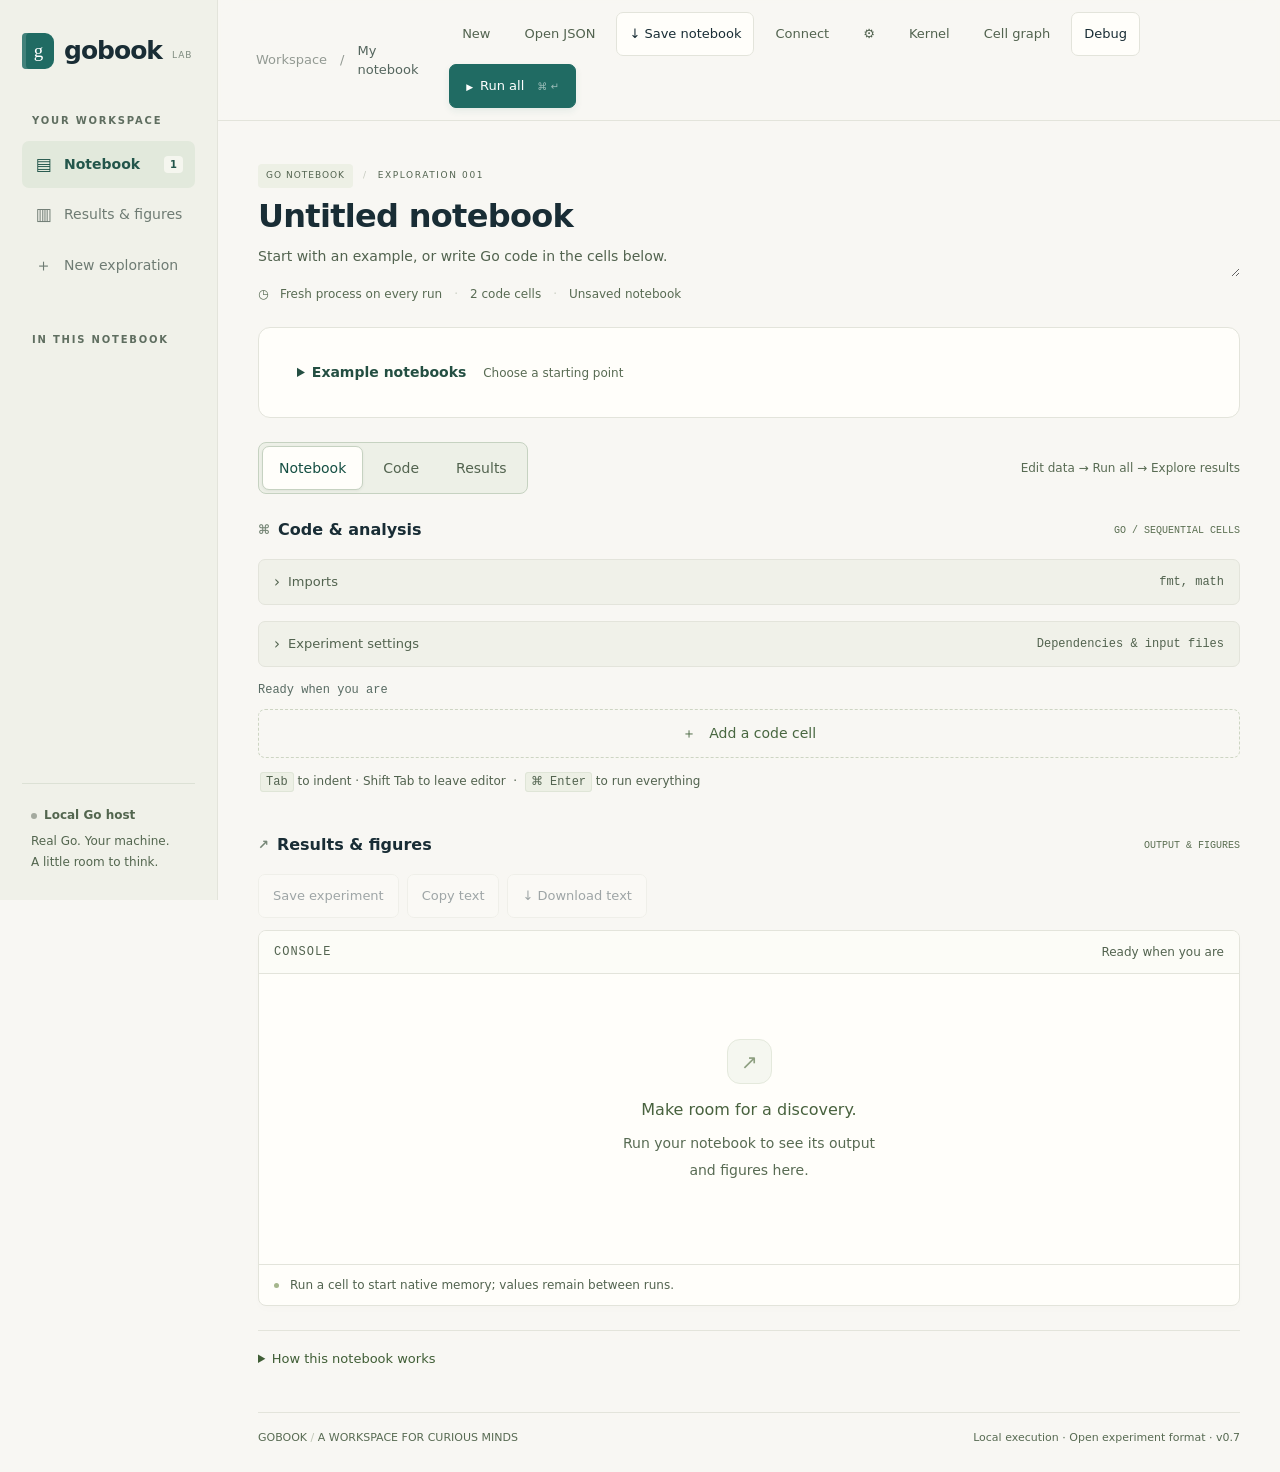
==== commit 35607faf: "Keep cell runs in native memory without replaying earlier cells" ====
--- a/ui.html
+++ b/ui.html
@@ -6,7 +6,7 @@
 <div class="shell"><header class="topbar"><div class="breadcrumb"><span>Workspace</span><span>/</span><strong>My notebook</strong></div><nav class="toolbar" aria-label="Notebook actions"><button id="new" class="plain">New</button><button id="load" class="plain">Open<span class="desktop-note"> JSON</span></button><button id="save">↓ <span class="desktop-note">Save notebook</span><span class="mobile-save">Save</span></button><button id="connect" class="plain">Connect</button><button id="appearance" class="plain" aria-expanded="false" aria-controls="preferences" title="Appearance settings">⚙<span class="screenreader">Appearance settings</span></button><button id="memory-toggle" class="plain" aria-expanded="false" aria-controls="memory-panel">Kernel</button><button id="graph-toggle" class="plain" aria-expanded="false" aria-controls="cell-graph">Cell graph</button><button id="debug-start">Debug</button><button id="install" hidden>Install app</button><button class="primary" id="run"><span class="run-icon">▶</span><span id="run-label">Run all</span><span class="shortcut">⌘ ↵</span></button></nav></header>
 <main id="notebook"><section id="preferences" class="preferences" hidden aria-label="Appearance preferences"><div class="preference-grid"><label>Theme<select id="pref-theme"><option value="paper">Paper</option><option value="dark">Dark</option></select></label><label>Code font size<select id="pref-font"><option value="12">12 px</option><option value="14">14 px</option><option value="16">16 px</option><option value="18">18 px</option><option value="20">20 px</option></select></label><label>Indent width<select id="pref-indent"><option value="2">2 spaces</option><option value="4">4 spaces</option><option value="8">8 spaces</option></select></label><label>Long lines<select id="pref-wrap"><option value="false">Horizontal scroll</option><option value="true">Wrap lines</option></select></label></div><p>Appearance stays in this browser. Notebook code and host tokens are not stored with these preferences.</p><a href="https://github.com/Alifarid0011/gobook/blob/main/docs/extensions.md" target="_blank" rel="noopener">Develop a GoBook library ↗</a></section><section id="local-app" class="connection local-app" hidden aria-label="Local application"><div><strong>GoBook Local</strong><span id="local-app-state" role="status"></span></div><button id="local-app-quit">Quit GoBook</button></section><section id="connection" class="connection" hidden><label for="capability">Connect to your running GoBook host</label><div class="connect-input"><input type="password" id="capability" autocomplete="off" placeholder="Paste the private URL or capability token"><button id="applytoken" class="primary">Connect host</button></div><p>Kept in this browser tab session. Treat your private URL like a password.</p></section>
 <section class="intro"><div class="notebook-meta"><span class="type">Go notebook</span><span class="divider">/</span><span>EXPLORATION 001</span></div><label for="title" class="screenreader">Notebook title</label><input id="title" value="Untitled notebook" maxlength="300"><label for="note" class="screenreader">Notebook note</label><textarea id="note" placeholder="What are you exploring?">Start with an example, or write Go code in the cells below.</textarea><div class="intro-bottom"><span>◷ &nbsp; Fresh process on every run</span><span class="divider">·</span><span id="cell-count">2 code cells</span><span class="divider">·</span><span id="save-state">Unsaved notebook</span></div></section>
-<details class="starters" id="starters"><summary class="starter-toggle">Example notebooks <span>Choose a starting point</span></summary><section aria-labelledby="starter-title"><div class="starter-heading"><div><h2 id="starter-title">Start with a question</h2><p>Load an editable example. Replace its sample data, then run when you are ready.</p></div><span class="starter-badge">No automatic execution</span></div><div class="starter-grid"><button data-example="summary"><span class="starter-symbol">Σ</span><span><strong>Describe a sample</strong><small>Mean, median, quartiles &amp; sample SD</small></span><span aria-hidden="true">↗</span></button><button data-example="regression"><span class="starter-symbol">↗</span><span><strong>Explore a relationship</strong><small>Scatter plot, OLS fit &amp; R²</small></span><span aria-hidden="true">↗</span></button><button data-example="distribution"><span class="starter-symbol">▥</span><span><strong>Inspect a distribution</strong><small>Histogram &amp; cumulative proportion</small></span><span aria-hidden="true">↗</span></button><button data-example="memory"><span class="starter-symbol">⇄</span><span><strong>Memory &amp; goroutines</strong><small>Retained native data · repeat cells · synchronized worker pool</small></span><span aria-hidden="true">↗</span></button><button data-example="penguins"><span class="starter-symbol">▦</span><span><strong>DataFrame to trained model</strong><small>Real penguins data · sheetframe · held-out evaluation</small></span><span aria-hidden="true">↗</span></button><button data-example="tabular"><span class="starter-symbol">ƒ</span><span><strong>Train &amp; save a model</strong><small>CSV → ordered holdout → model JSON</small></span><span aria-hidden="true">↗</span></button><button data-example="predict"><span class="starter-symbol">→</span><span><strong>Use a saved model</strong><small>Attach model.json &amp; predict new values</small></span><span aria-hidden="true">↗</span></button></div><p class="starter-note" id="example-status" role="status">Examples include synthetic teaching data and attributed real datasets. All code remains editable.</p></section></details>
-<div class="viewbar"><div class="view-switch" role="group" aria-label="Workspace view"><button data-view="both" aria-pressed="true" aria-controls="workspace">Notebook</button><button data-view="code" aria-pressed="false" aria-controls="workspace">Code</button><button data-view="results" aria-pressed="false" aria-controls="workspace">Results</button></div><span>Edit data → Run all → Explore results</span></div><div class="workspace" id="workspace"><section class="code-column" aria-label="Notebook code"><div class="section-heading"><h2><span>⌘</span> Code &amp; analysis</h2><small>GO / SEQUENTIAL CELLS</small></div><details class="imports"><summary>Imports <span id="import-summary" class="import-summary">fmt, math</span></summary><div class="imports-inner"><label for="imports">Comma separated Go package paths</label><input id="imports" value="fmt, math" spellcheck="false"></div></details><details class="imports experiment-settings"><summary>Experiment settings <span class="import-summary">Dependencies &amp; input files</span></summary><div class="imports-inner"><label for="dependencies">Exact module versions (JSON object)</label><textarea id="dependencies" spellcheck="false" rows="3" placeholder='{"example.org/module": "v1.2.3"}'>{}</textarea><p>Use exact versions. Imported modules may download and compile code on your host.</p><label for="data-files">Attach CSV data or a saved JSON model</label><input id="data-files" type="file" accept=".csv,.json" multiple><p>Up to 8 files, 128 KiB total. Available by filename in the run directory.</p><ul id="input-files" aria-label="Attached input files"></ul></div></details><section id="memory-panel" class="memory-panel" hidden aria-label="Native memory kernel"><div class="section-heading"><h2>Native memory kernel</h2><span class="memory-kind">COMPILED GO</span></div><p>Keep native Go values in RAM between cell runs. Source edits require an explicit restart. Earlier-cell runs invalidate later cells; they do not undo side effects.</p><div class="memory-actions"><button id="memory-start" class="primary">Start memory kernel</button><button id="memory-stop" disabled>Stop</button><button id="memory-restart">Restart</button><button id="memory-refresh">Refresh status</button><button id="memory-restore" hidden>Restore kernel notebook</button><button id="memory-replay" hidden>Replay saved session</button></div><p id="memory-state" role="status">No live memory kernel</p><p id="memory-stats"></p><small id="memory-identity"></small><pre id="memory-error" role="status"></pre><details><summary>Retained session files</summary><p>Files can outlive cell invalidation. Check the command history before reusing a model or dataset.</p><ul id="memory-files" aria-label="Retained session files"></ul></details><details><summary>Memory, concurrency and saved sessions</summary><p>Go heap is sampled at cell boundaries; it is not total process RAM. Goroutines and native handles can survive pauses. Synchronize background work explicitly. Stop, timeout or a process crash discards live values. Export datasets and models before stopping. Saved experiments keep source, outputs and command history; replay executes that history again.</p><p>All cells compile as one Go function. Defer runs at function exit, not at cell completion. Repeating a cell can accumulate defers and goroutines. Stop forcibly terminates the worker.</p></details></section><section id="cell-graph" class="cell-graph" hidden aria-label="Cell dependency graph"><div class="section-heading"><h2>Cell dependencies</h2><div><button id="graph-refresh">Refresh</button><button id="graph-close">Close graph</button></div></div><p id="graph-status" role="status"></p><p id="graph-warning" class="graph-warning"></p><div id="graph-canvas" class="graph-canvas" tabindex="0" role="region" aria-label="Scrollable cell graph"></div><details><summary>Dependency list</summary><ul id="graph-edges"></ul></details></section><p id="inline-status" class="inline-status" role="status">Ready when you are</p><section id="cells" aria-label="Go code cells"></section><button id="add" class="add">＋ &nbsp; Add a code cell</button><div class="run-hint"><kbd>Tab</kbd> to indent · Shift Tab to leave editor &nbsp;·&nbsp; <kbd id="keyboard-shortcut">⌘ Enter</kbd> to run everything</div></section>
-<section id="results" class="results" aria-label="Notebook results"><section id="debug-panel" class="debugger" hidden aria-labelledby="debug-title"><div class="section-heading"><h2 id="debug-title">Debug session <small>DELVE</small></h2><button id="debug-close">Close</button></div><p class="debug-explanation">Click a line number to choose a breakpoint, then start. Inspect values while stepping through real Go code. Source stays locked during the session.</p><div class="debug-config"><label>Stop in cell<input id="break-cell" type="number" min="1" value="1"></label><label>At line<input id="break-line" type="number" min="1" value="1"></label><button id="debug-launch" class="primary">Start debugging</button></div><div class="debug-toolbar" role="group" aria-label="Debugger controls"><button data-debug="continue" disabled title="Continue · F8">▶ Continue</button><button data-debug="next" disabled title="Step over · F10">↷ Next</button><button data-debug="step" disabled title="Step into · F11">↓ Step in</button><button data-debug="stepOut" disabled title="Step out · Shift F11">↑ Step out</button><button data-debug="halt" disabled title="Pause · F8">Ⅱ Pause</button><button id="debug-stop" disabled>■ Stop</button></div><p id="debug-status" role="status">Choose a source line and start debugging.</p><button id="debug-jump" disabled>Go to current line</button><div class="debug-inspect"><details open><summary>Local variables at current stop</summary><div id="debug-locals"></div></details><details><summary>Call stack</summary><ol id="debug-stack"></ol></details><details><summary>Live output</summary><pre id="debug-output"></pre></details></div></section><div class="section-heading"><h2><span>↗</span> Results &amp; figures</h2><small>OUTPUT &amp; FIGURES</small></div><div class="result-actions" role="group" aria-label="Export results"><button id="save-experiment" disabled>Save experiment</button><button id="copy-results" disabled>Copy text</button><button id="download-results" disabled>↓ Download text</button></div><div class="result-box"><div class="result-head"><span class="label">CONSOLE</span><span id="status" class="status" role="status">Ready when you are</span></div><div id="output" aria-live="polite"><div class="empty"><span class="empty-symbol">↗</span><strong>Make room for a discovery.</strong><p>Run your notebook to see its output and figures here.</p></div></div><div class="result-foot"><span class="live-indicator"></span><span id="execution-note">Every run begins with a clean slate.</span></div></div><details id="run-details" class="guide" hidden><summary>Run details &amp; module provenance</summary><pre id="provenance-output"></pre></details><details class="guide" id="guide"><summary>How this notebook works</summary><p>All cells compile together inside one <code>main()</code>. Variables flow from top to bottom. Normal Run all starts fresh. In memory mode, Run all repeats the cells in the resident worker. Both repeat side effects.</p><p>Code runs with your full system permissions. Temporary working directories are not a sandbox. Run only code you trust.</p><p>Save a JSON file to keep your work. Loaded files never run automatically. No AI or source Q&amp;A service is connected.</p></details></section></div><footer class="footer"><span>GOBOOK <span style="color:#c1c7b7">/</span> A WORKSPACE FOR CURIOUS MINDS</span><span>Local execution · Open experiment format · v0.6</span></footer></main></div><dialog id="figure-dialog" aria-labelledby="figure-title"><header><h2 id="figure-title">Figure</h2><button id="close-figure" autofocus>Close figure</button></header><img id="expanded-figure" alt=""></dialog><input id="file" type="file" accept="application/json,.json"><div id="toast" class="toast" role="status" hidden></div>
+<details class="starters" id="starters"><summary class="starter-toggle">Example notebooks <span>Choose a starting point</span></summary><section aria-labelledby="starter-title"><div class="starter-heading"><div><h2 id="starter-title">Start with a question</h2><p>Load an editable example. Replace its sample data, then run when you are ready.</p></div><span class="starter-badge">No automatic execution</span></div><div class="starter-grid"><button data-example="summary"><span class="starter-symbol">Σ</span><span><strong>Describe a sample</strong><small>Mean, median, quartiles &amp; sample SD</small></span><span aria-hidden="true">↗</span></button><button data-example="regression"><span class="starter-symbol">↗</span><span><strong>Explore a relationship</strong><small>Scatter plot, OLS fit &amp; R²</small></span><span aria-hidden="true">↗</span></button><button data-example="distribution"><span class="starter-symbol">▥</span><span><strong>Inspect a distribution</strong><small>Histogram &amp; cumulative proportion</small></span><span aria-hidden="true">↗</span></button><button data-example="functions"><span class="starter-symbol">ƒ</span><span><strong>Shared functions &amp; data</strong><small>Run one cell · keep closures · reuse return values</small></span><span aria-hidden="true">↗</span></button><button data-example="memory"><span class="starter-symbol">⇄</span><span><strong>Memory &amp; goroutines</strong><small>Retained native data · repeat cells · synchronized worker pool</small></span><span aria-hidden="true">↗</span></button><button data-example="penguins"><span class="starter-symbol">▦</span><span><strong>DataFrame to trained model</strong><small>Real penguins data · sheetframe · held-out evaluation</small></span><span aria-hidden="true">↗</span></button><button data-example="tabular"><span class="starter-symbol">ƒ</span><span><strong>Train &amp; save a model</strong><small>CSV → ordered holdout → model JSON</small></span><span aria-hidden="true">↗</span></button><button data-example="predict"><span class="starter-symbol">→</span><span><strong>Use a saved model</strong><small>Attach model.json &amp; predict new values</small></span><span aria-hidden="true">↗</span></button></div><p class="starter-note" id="example-status" role="status">Examples include synthetic teaching data and attributed real datasets. All code remains editable.</p></section></details>
+<div class="viewbar"><div class="view-switch" role="group" aria-label="Workspace view"><button data-view="both" aria-pressed="true" aria-controls="workspace">Notebook</button><button data-view="code" aria-pressed="false" aria-controls="workspace">Code</button><button data-view="results" aria-pressed="false" aria-controls="workspace">Results</button></div><span>Edit data → Run all → Explore results</span></div><div class="workspace" id="workspace"><section class="code-column" aria-label="Notebook code"><div class="section-heading"><h2><span>⌘</span> Code &amp; analysis</h2><small>GO / SEQUENTIAL CELLS</small></div><details class="imports"><summary>Imports <span id="import-summary" class="import-summary">fmt, math</span></summary><div class="imports-inner"><label for="imports">Comma separated Go package paths</label><input id="imports" value="fmt, math" spellcheck="false"></div></details><details class="imports experiment-settings"><summary>Experiment settings <span class="import-summary">Dependencies &amp; input files</span></summary><div class="imports-inner"><label for="dependencies">Exact module versions (JSON object)</label><textarea id="dependencies" spellcheck="false" rows="3" placeholder='{"example.org/module": "v1.2.3"}'>{}</textarea><p>Use exact versions. Imported modules may download and compile code on your host.</p><label for="data-files">Attach CSV data or a saved JSON model</label><input id="data-files" type="file" accept=".csv,.json" multiple><p>Up to 8 files, 128 KiB total. Available by filename in the run directory.</p><ul id="input-files" aria-label="Attached input files"></ul></div></details><section id="memory-panel" class="memory-panel" hidden aria-label="Native memory kernel"><div class="section-heading"><h2>Native memory kernel</h2><span class="memory-kind">COMPILED GO</span></div><p>Keep native Go values in RAM between cell runs. Source edits require an explicit restart. Run cell executes only the selected cell. Run earlier cells explicitly before dependent cells. Earlier-cell runs invalidate later outputs; they do not undo side effects.</p><div class="memory-actions"><button id="memory-start" class="primary">Start memory kernel</button><button id="memory-stop" disabled>Stop</button><button id="memory-restart">Restart</button><button id="memory-fresh">Run all in a fresh process</button><button id="memory-refresh">Refresh status</button><button id="memory-restore" hidden>Restore kernel notebook</button><button id="memory-replay" hidden>Replay saved session</button></div><p id="memory-state" role="status">No live memory kernel</p><p id="memory-stats"></p><small id="memory-identity"></small><pre id="memory-error" role="status"></pre><details><summary>Retained session files</summary><p>Files can outlive cell invalidation. Check the command history before reusing a model or dataset.</p><ul id="memory-files" aria-label="Retained session files"></ul></details><details><summary>Memory, concurrency and saved sessions</summary><p>Go heap is sampled at cell boundaries; it is not total process RAM. Goroutines and native handles can survive pauses. Synchronize background work explicitly. Stop, timeout or a process crash discards live values. Export datasets and models before stopping. Saved experiments keep source, outputs and command history; replay executes that history again.</p><p>All cells compile as one Go function. Defer runs at function exit, not at cell completion. Repeating a cell can accumulate defers and goroutines. Stop forcibly terminates the worker.</p></details></section><section id="cell-graph" class="cell-graph" hidden aria-label="Cell dependency graph"><div class="section-heading"><h2>Cell dependencies</h2><div><button id="graph-refresh">Refresh</button><button id="graph-close">Close graph</button></div></div><p id="graph-status" role="status"></p><p id="graph-warning" class="graph-warning"></p><div id="graph-canvas" class="graph-canvas" tabindex="0" role="region" aria-label="Scrollable cell graph"></div><details><summary>Dependency list</summary><ul id="graph-edges"></ul></details></section><p id="inline-status" class="inline-status" role="status">Ready when you are</p><section id="cells" aria-label="Go code cells"></section><button id="add" class="add">＋ &nbsp; Add a code cell</button><div class="run-hint"><kbd>Tab</kbd> to indent · Shift Tab to leave editor &nbsp;·&nbsp; <kbd id="keyboard-shortcut">⌘ Enter</kbd> to run everything</div></section>
+<section id="results" class="results" aria-label="Notebook results"><section id="debug-panel" class="debugger" hidden aria-labelledby="debug-title"><div class="section-heading"><h2 id="debug-title">Debug session <small>DELVE</small></h2><button id="debug-close">Close</button></div><p class="debug-explanation">Click a line number to choose a breakpoint, then start. Inspect values while stepping through real Go code. Source stays locked during the session.</p><div class="debug-config"><label>Stop in cell<input id="break-cell" type="number" min="1" value="1"></label><label>At line<input id="break-line" type="number" min="1" value="1"></label><button id="debug-launch" class="primary">Start debugging</button></div><div class="debug-toolbar" role="group" aria-label="Debugger controls"><button data-debug="continue" disabled title="Continue · F8">▶ Continue</button><button data-debug="next" disabled title="Step over · F10">↷ Next</button><button data-debug="step" disabled title="Step into · F11">↓ Step in</button><button data-debug="stepOut" disabled title="Step out · Shift F11">↑ Step out</button><button data-debug="halt" disabled title="Pause · F8">Ⅱ Pause</button><button id="debug-stop" disabled>■ Stop</button></div><p id="debug-status" role="status">Choose a source line and start debugging.</p><button id="debug-jump" disabled>Go to current line</button><div class="debug-inspect"><details open><summary>Local variables at current stop</summary><div id="debug-locals"></div></details><details><summary>Call stack</summary><ol id="debug-stack"></ol></details><details><summary>Live output</summary><pre id="debug-output"></pre></details></div></section><div class="section-heading"><h2><span>↗</span> Results &amp; figures</h2><small>OUTPUT &amp; FIGURES</small></div><div class="result-actions" role="group" aria-label="Export results"><button id="save-experiment" disabled>Save experiment</button><button id="copy-results" disabled>Copy text</button><button id="download-results" disabled>↓ Download text</button></div><div class="result-box"><div class="result-head"><span class="label">CONSOLE</span><span id="status" class="status" role="status">Ready when you are</span></div><div id="output" aria-live="polite"><div class="empty"><span class="empty-symbol">↗</span><strong>Make room for a discovery.</strong><p>Run your notebook to see its output and figures here.</p></div></div><div class="result-foot"><span class="live-indicator"></span><span id="execution-note">Run a cell to start native memory; values remain between runs.</span></div></div><details id="run-details" class="guide" hidden><summary>Run details &amp; module provenance</summary><pre id="provenance-output"></pre></details><details class="guide" id="guide"><summary>How this notebook works</summary><p>All cells compile together inside one <code>main()</code>. Variables flow from top to bottom. Run cell starts a memory kernel automatically and executes only that cell. Run all explicitly repeats all cells. Source edits require Restart.</p><p>Code runs with your full system permissions. Temporary working directories are not a sandbox. Run only code you trust.</p><p>Save a JSON file to keep your work. Loaded files never run automatically. No AI or source Q&amp;A service is connected.</p></details></section></div><footer class="footer"><span>GOBOOK <span style="color:#c1c7b7">/</span> A WORKSPACE FOR CURIOUS MINDS</span><span>Local execution · Open experiment format · v0.7</span></footer></main></div><dialog id="figure-dialog" aria-labelledby="figure-title"><header><h2 id="figure-title">Figure</h2><button id="close-figure" autofocus>Close figure</button></header><img id="expanded-figure" alt=""></dialog><input id="file" type="file" accept="application/json,.json"><div id="toast" class="toast" role="status" hidden></div>
 </body></html>
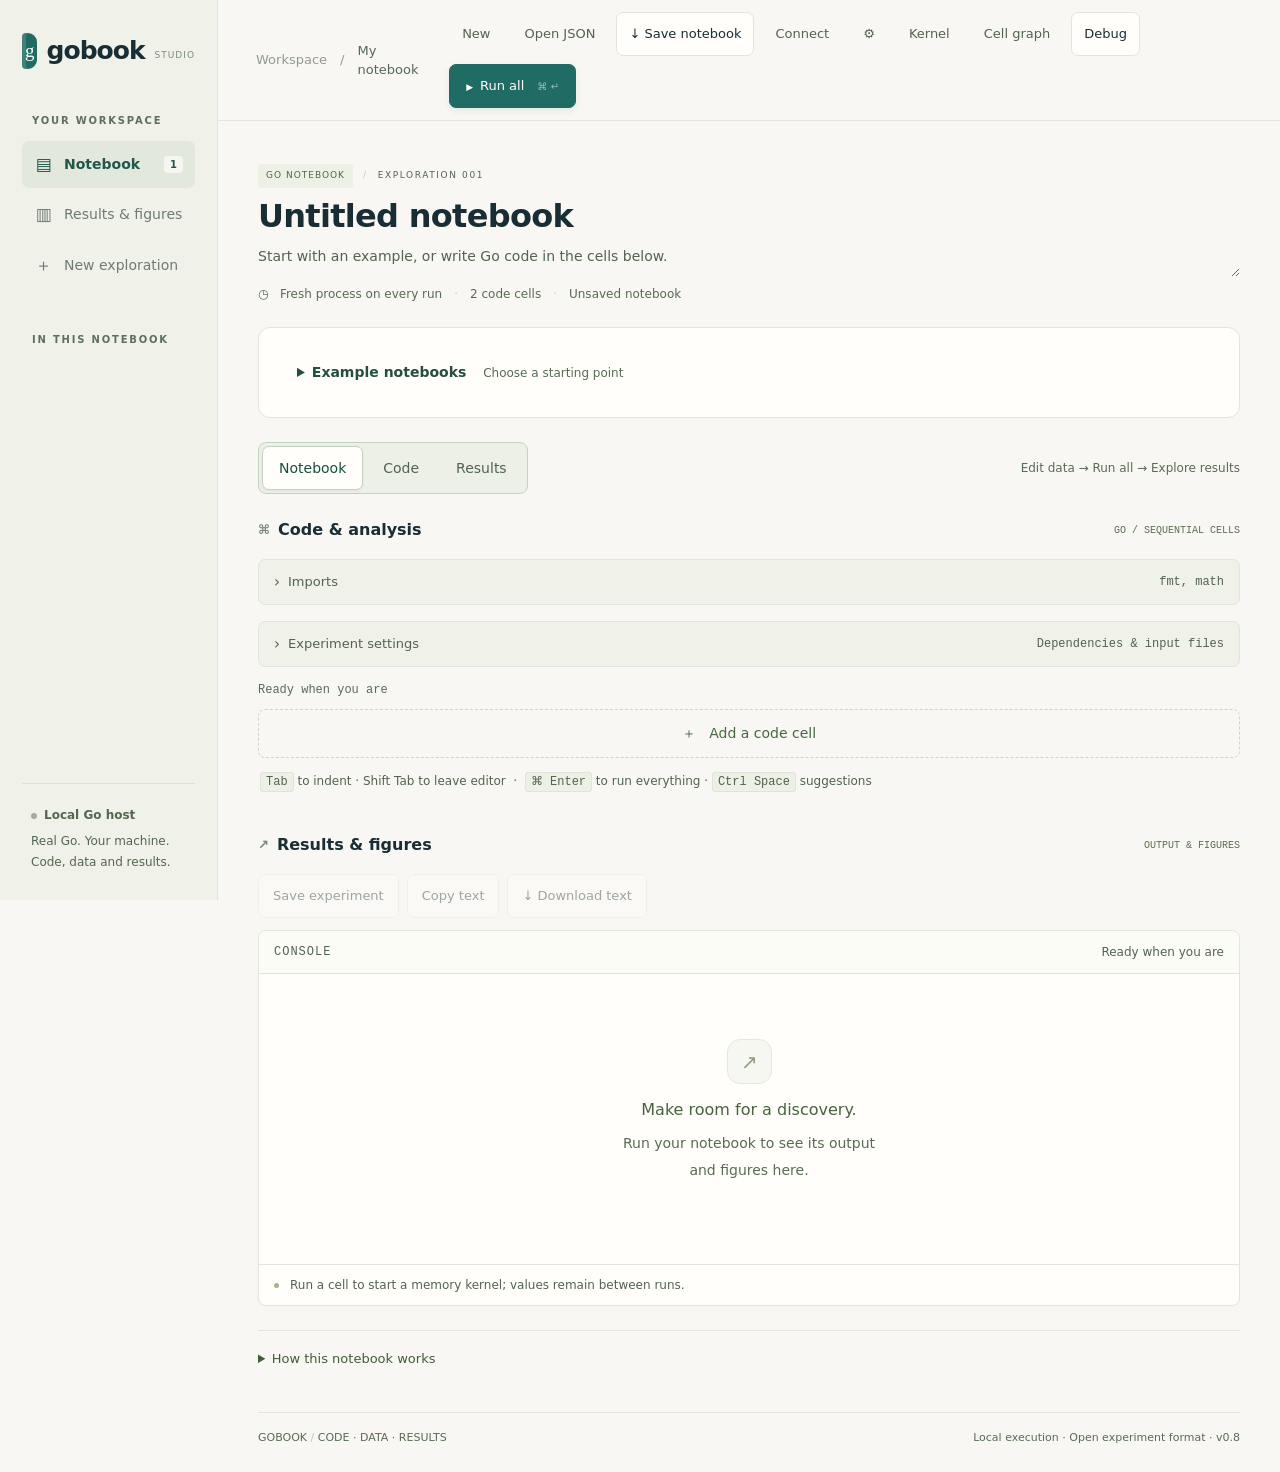
==== commit cdf299ac: "Add editable Go kernels and language-server completion" ====
--- a/ui.html
+++ b/ui.html
@@ -1,12 +1,12 @@
 <!doctype html>
 <html lang="en">
-<head><meta charset="utf-8"><meta name="viewport" content="width=device-width, initial-scale=1"><link rel="manifest" href="/manifest.webmanifest"><link rel="icon" href="/icon.svg"><meta name="theme-color" content="#123b3e"><title>GoBook · statistical workspace</title>
-<link rel="stylesheet" href="/ui.css"><script defer src="/editor.js"></script><script defer src="/app.js"></script><script defer src="/debug_ui.js"></script><script defer src="/graph_ui.js"></script><script defer src="/native_ui.js"></script><script defer src="/desktop_ui.js"></script></head>
-<body><aside class="sidebar"><a class="brand" href="#notebook" aria-label="GoBook notebook"><span class="brandmark">g</span>gobook<small>LAB</small></a><div class="mobile-kernel"><span class="dot"></span>Local workspace</div><div class="sidebar-main"><div class="sidebar-label">YOUR WORKSPACE</div><a href="#notebook" class="side-link active"><span class="symbol">▤</span>Notebook<span class="badge">1</span></a><a href="#results" class="side-link"><span class="symbol">▥</span>Results &amp; figures</a><button id="sidebar-new" class="side-link"><span class="symbol">＋</span>New exploration</button><div class="sidebar-label">IN THIS NOTEBOOK</div><div id="outline" class="outline" aria-label="Notebook outline"></div></div><div class="sidebar-bottom"><div class="kernel"><strong><span id="kernel-dot" class="dot"></span><span id="kernel-label">Local Go host</span></strong><p>Real Go. Your machine.<br>A little room to think.</p></div></div></aside>
+<head><meta charset="utf-8"><meta name="viewport" content="width=device-width, initial-scale=1"><link rel="manifest" href="/manifest.webmanifest"><link rel="icon" href="/icon.svg"><meta name="theme-color" content="#123b3e"><title>GoBook · Go workspace</title>
+<link rel="stylesheet" href="/ui.css"><script defer src="/completion_ui.js"></script><script defer src="/editor.js"></script><script defer src="/app.js"></script><script defer src="/debug_ui.js"></script><script defer src="/graph_ui.js"></script><script defer src="/native_ui.js"></script><script defer src="/desktop_ui.js"></script></head>
+<body><aside class="sidebar"><a class="brand" href="#notebook" aria-label="GoBook notebook"><span class="brandmark">g</span>gobook<small>STUDIO</small></a><div class="mobile-kernel"><span class="dot"></span>Local workspace</div><div class="sidebar-main"><div class="sidebar-label">YOUR WORKSPACE</div><a href="#notebook" class="side-link active"><span class="symbol">▤</span>Notebook<span class="badge">1</span></a><a href="#results" class="side-link"><span class="symbol">▥</span>Results &amp; figures</a><button id="sidebar-new" class="side-link"><span class="symbol">＋</span>New exploration</button><div class="sidebar-label">IN THIS NOTEBOOK</div><div id="outline" class="outline" aria-label="Notebook outline"></div></div><div class="sidebar-bottom"><div class="kernel"><strong><span id="kernel-dot" class="dot"></span><span id="kernel-label">Local Go host</span></strong><p>Real Go. Your machine.<br>Code, data and results.</p></div></div></aside>
 <div class="shell"><header class="topbar"><div class="breadcrumb"><span>Workspace</span><span>/</span><strong>My notebook</strong></div><nav class="toolbar" aria-label="Notebook actions"><button id="new" class="plain">New</button><button id="load" class="plain">Open<span class="desktop-note"> JSON</span></button><button id="save">↓ <span class="desktop-note">Save notebook</span><span class="mobile-save">Save</span></button><button id="connect" class="plain">Connect</button><button id="appearance" class="plain" aria-expanded="false" aria-controls="preferences" title="Appearance settings">⚙<span class="screenreader">Appearance settings</span></button><button id="memory-toggle" class="plain" aria-expanded="false" aria-controls="memory-panel">Kernel</button><button id="graph-toggle" class="plain" aria-expanded="false" aria-controls="cell-graph">Cell graph</button><button id="debug-start">Debug</button><button id="install" hidden>Install app</button><button class="primary" id="run"><span class="run-icon">▶</span><span id="run-label">Run all</span><span class="shortcut">⌘ ↵</span></button></nav></header>
 <main id="notebook"><section id="preferences" class="preferences" hidden aria-label="Appearance preferences"><div class="preference-grid"><label>Theme<select id="pref-theme"><option value="paper">Paper</option><option value="dark">Dark</option></select></label><label>Code font size<select id="pref-font"><option value="12">12 px</option><option value="14">14 px</option><option value="16">16 px</option><option value="18">18 px</option><option value="20">20 px</option></select></label><label>Indent width<select id="pref-indent"><option value="2">2 spaces</option><option value="4">4 spaces</option><option value="8">8 spaces</option></select></label><label>Long lines<select id="pref-wrap"><option value="false">Horizontal scroll</option><option value="true">Wrap lines</option></select></label></div><p>Appearance stays in this browser. Notebook code and host tokens are not stored with these preferences.</p><a href="https://github.com/Alifarid0011/gobook/blob/main/docs/extensions.md" target="_blank" rel="noopener">Develop a GoBook library ↗</a></section><section id="local-app" class="connection local-app" hidden aria-label="Local application"><div><strong>GoBook Local</strong><span id="local-app-state" role="status"></span></div><button id="local-app-quit">Quit GoBook</button></section><section id="connection" class="connection" hidden><label for="capability">Connect to your running GoBook host</label><div class="connect-input"><input type="password" id="capability" autocomplete="off" placeholder="Paste the private URL or capability token"><button id="applytoken" class="primary">Connect host</button></div><p>Kept in this browser tab session. Treat your private URL like a password.</p></section>
 <section class="intro"><div class="notebook-meta"><span class="type">Go notebook</span><span class="divider">/</span><span>EXPLORATION 001</span></div><label for="title" class="screenreader">Notebook title</label><input id="title" value="Untitled notebook" maxlength="300"><label for="note" class="screenreader">Notebook note</label><textarea id="note" placeholder="What are you exploring?">Start with an example, or write Go code in the cells below.</textarea><div class="intro-bottom"><span>◷ &nbsp; Fresh process on every run</span><span class="divider">·</span><span id="cell-count">2 code cells</span><span class="divider">·</span><span id="save-state">Unsaved notebook</span></div></section>
 <details class="starters" id="starters"><summary class="starter-toggle">Example notebooks <span>Choose a starting point</span></summary><section aria-labelledby="starter-title"><div class="starter-heading"><div><h2 id="starter-title">Start with a question</h2><p>Load an editable example. Replace its sample data, then run when you are ready.</p></div><span class="starter-badge">No automatic execution</span></div><div class="starter-grid"><button data-example="summary"><span class="starter-symbol">Σ</span><span><strong>Describe a sample</strong><small>Mean, median, quartiles &amp; sample SD</small></span><span aria-hidden="true">↗</span></button><button data-example="regression"><span class="starter-symbol">↗</span><span><strong>Explore a relationship</strong><small>Scatter plot, OLS fit &amp; R²</small></span><span aria-hidden="true">↗</span></button><button data-example="distribution"><span class="starter-symbol">▥</span><span><strong>Inspect a distribution</strong><small>Histogram &amp; cumulative proportion</small></span><span aria-hidden="true">↗</span></button><button data-example="functions"><span class="starter-symbol">ƒ</span><span><strong>Shared functions &amp; data</strong><small>Run one cell · keep closures · reuse return values</small></span><span aria-hidden="true">↗</span></button><button data-example="memory"><span class="starter-symbol">⇄</span><span><strong>Memory &amp; goroutines</strong><small>Retained native data · repeat cells · synchronized worker pool</small></span><span aria-hidden="true">↗</span></button><button data-example="penguins"><span class="starter-symbol">▦</span><span><strong>DataFrame to trained model</strong><small>Real penguins data · sheetframe · held-out evaluation</small></span><span aria-hidden="true">↗</span></button><button data-example="tabular"><span class="starter-symbol">ƒ</span><span><strong>Train &amp; save a model</strong><small>CSV → ordered holdout → model JSON</small></span><span aria-hidden="true">↗</span></button><button data-example="predict"><span class="starter-symbol">→</span><span><strong>Use a saved model</strong><small>Attach model.json &amp; predict new values</small></span><span aria-hidden="true">↗</span></button></div><p class="starter-note" id="example-status" role="status">Examples include synthetic teaching data and attributed real datasets. All code remains editable.</p></section></details>
-<div class="viewbar"><div class="view-switch" role="group" aria-label="Workspace view"><button data-view="both" aria-pressed="true" aria-controls="workspace">Notebook</button><button data-view="code" aria-pressed="false" aria-controls="workspace">Code</button><button data-view="results" aria-pressed="false" aria-controls="workspace">Results</button></div><span>Edit data → Run all → Explore results</span></div><div class="workspace" id="workspace"><section class="code-column" aria-label="Notebook code"><div class="section-heading"><h2><span>⌘</span> Code &amp; analysis</h2><small>GO / SEQUENTIAL CELLS</small></div><details class="imports"><summary>Imports <span id="import-summary" class="import-summary">fmt, math</span></summary><div class="imports-inner"><label for="imports">Comma separated Go package paths</label><input id="imports" value="fmt, math" spellcheck="false"></div></details><details class="imports experiment-settings"><summary>Experiment settings <span class="import-summary">Dependencies &amp; input files</span></summary><div class="imports-inner"><label for="dependencies">Exact module versions (JSON object)</label><textarea id="dependencies" spellcheck="false" rows="3" placeholder='{"example.org/module": "v1.2.3"}'>{}</textarea><p>Use exact versions. Imported modules may download and compile code on your host.</p><label for="data-files">Attach CSV data or a saved JSON model</label><input id="data-files" type="file" accept=".csv,.json" multiple><p>Up to 8 files, 128 KiB total. Available by filename in the run directory.</p><ul id="input-files" aria-label="Attached input files"></ul></div></details><section id="memory-panel" class="memory-panel" hidden aria-label="Native memory kernel"><div class="section-heading"><h2>Native memory kernel</h2><span class="memory-kind">COMPILED GO</span></div><p>Keep native Go values in RAM between cell runs. Source edits require an explicit restart. Run cell executes only the selected cell. Run earlier cells explicitly before dependent cells. Earlier-cell runs invalidate later outputs; they do not undo side effects.</p><div class="memory-actions"><button id="memory-start" class="primary">Start memory kernel</button><button id="memory-stop" disabled>Stop</button><button id="memory-restart">Restart</button><button id="memory-fresh">Run all in a fresh process</button><button id="memory-refresh">Refresh status</button><button id="memory-restore" hidden>Restore kernel notebook</button><button id="memory-replay" hidden>Replay saved session</button></div><p id="memory-state" role="status">No live memory kernel</p><p id="memory-stats"></p><small id="memory-identity"></small><pre id="memory-error" role="status"></pre><details><summary>Retained session files</summary><p>Files can outlive cell invalidation. Check the command history before reusing a model or dataset.</p><ul id="memory-files" aria-label="Retained session files"></ul></details><details><summary>Memory, concurrency and saved sessions</summary><p>Go heap is sampled at cell boundaries; it is not total process RAM. Goroutines and native handles can survive pauses. Synchronize background work explicitly. Stop, timeout or a process crash discards live values. Export datasets and models before stopping. Saved experiments keep source, outputs and command history; replay executes that history again.</p><p>All cells compile as one Go function. Defer runs at function exit, not at cell completion. Repeating a cell can accumulate defers and goroutines. Stop forcibly terminates the worker.</p></details></section><section id="cell-graph" class="cell-graph" hidden aria-label="Cell dependency graph"><div class="section-heading"><h2>Cell dependencies</h2><div><button id="graph-refresh">Refresh</button><button id="graph-close">Close graph</button></div></div><p id="graph-status" role="status"></p><p id="graph-warning" class="graph-warning"></p><div id="graph-canvas" class="graph-canvas" tabindex="0" role="region" aria-label="Scrollable cell graph"></div><details><summary>Dependency list</summary><ul id="graph-edges"></ul></details></section><p id="inline-status" class="inline-status" role="status">Ready when you are</p><section id="cells" aria-label="Go code cells"></section><button id="add" class="add">＋ &nbsp; Add a code cell</button><div class="run-hint"><kbd>Tab</kbd> to indent · Shift Tab to leave editor &nbsp;·&nbsp; <kbd id="keyboard-shortcut">⌘ Enter</kbd> to run everything</div></section>
-<section id="results" class="results" aria-label="Notebook results"><section id="debug-panel" class="debugger" hidden aria-labelledby="debug-title"><div class="section-heading"><h2 id="debug-title">Debug session <small>DELVE</small></h2><button id="debug-close">Close</button></div><p class="debug-explanation">Click a line number to choose a breakpoint, then start. Inspect values while stepping through real Go code. Source stays locked during the session.</p><div class="debug-config"><label>Stop in cell<input id="break-cell" type="number" min="1" value="1"></label><label>At line<input id="break-line" type="number" min="1" value="1"></label><button id="debug-launch" class="primary">Start debugging</button></div><div class="debug-toolbar" role="group" aria-label="Debugger controls"><button data-debug="continue" disabled title="Continue · F8">▶ Continue</button><button data-debug="next" disabled title="Step over · F10">↷ Next</button><button data-debug="step" disabled title="Step into · F11">↓ Step in</button><button data-debug="stepOut" disabled title="Step out · Shift F11">↑ Step out</button><button data-debug="halt" disabled title="Pause · F8">Ⅱ Pause</button><button id="debug-stop" disabled>■ Stop</button></div><p id="debug-status" role="status">Choose a source line and start debugging.</p><button id="debug-jump" disabled>Go to current line</button><div class="debug-inspect"><details open><summary>Local variables at current stop</summary><div id="debug-locals"></div></details><details><summary>Call stack</summary><ol id="debug-stack"></ol></details><details><summary>Live output</summary><pre id="debug-output"></pre></details></div></section><div class="section-heading"><h2><span>↗</span> Results &amp; figures</h2><small>OUTPUT &amp; FIGURES</small></div><div class="result-actions" role="group" aria-label="Export results"><button id="save-experiment" disabled>Save experiment</button><button id="copy-results" disabled>Copy text</button><button id="download-results" disabled>↓ Download text</button></div><div class="result-box"><div class="result-head"><span class="label">CONSOLE</span><span id="status" class="status" role="status">Ready when you are</span></div><div id="output" aria-live="polite"><div class="empty"><span class="empty-symbol">↗</span><strong>Make room for a discovery.</strong><p>Run your notebook to see its output and figures here.</p></div></div><div class="result-foot"><span class="live-indicator"></span><span id="execution-note">Run a cell to start native memory; values remain between runs.</span></div></div><details id="run-details" class="guide" hidden><summary>Run details &amp; module provenance</summary><pre id="provenance-output"></pre></details><details class="guide" id="guide"><summary>How this notebook works</summary><p>All cells compile together inside one <code>main()</code>. Variables flow from top to bottom. Run cell starts a memory kernel automatically and executes only that cell. Run all explicitly repeats all cells. Source edits require Restart.</p><p>Code runs with your full system permissions. Temporary working directories are not a sandbox. Run only code you trust.</p><p>Save a JSON file to keep your work. Loaded files never run automatically. No AI or source Q&amp;A service is connected.</p></details></section></div><footer class="footer"><span>GOBOOK <span style="color:#c1c7b7">/</span> A WORKSPACE FOR CURIOUS MINDS</span><span>Local execution · Open experiment format · v0.7</span></footer></main></div><dialog id="figure-dialog" aria-labelledby="figure-title"><header><h2 id="figure-title">Figure</h2><button id="close-figure" autofocus>Close figure</button></header><img id="expanded-figure" alt=""></dialog><input id="file" type="file" accept="application/json,.json"><div id="toast" class="toast" role="status" hidden></div>
+<div class="viewbar"><div class="view-switch" role="group" aria-label="Workspace view"><button data-view="both" aria-pressed="true" aria-controls="workspace">Notebook</button><button data-view="code" aria-pressed="false" aria-controls="workspace">Code</button><button data-view="results" aria-pressed="false" aria-controls="workspace">Results</button></div><span>Edit data → Run all → Explore results</span></div><div class="workspace" id="workspace"><section class="code-column" aria-label="Notebook code"><div class="section-heading"><h2><span>⌘</span> Code &amp; analysis</h2><small>GO / SEQUENTIAL CELLS</small></div><details class="imports"><summary>Imports <span id="import-summary" class="import-summary">fmt, math</span></summary><div class="imports-inner"><label for="imports">Comma separated Go package paths</label><input id="imports" value="fmt, math" spellcheck="false"></div></details><details class="imports experiment-settings"><summary>Experiment settings <span class="import-summary">Dependencies &amp; input files</span></summary><div class="imports-inner"><label for="dependencies">Exact module versions (JSON object)</label><textarea id="dependencies" spellcheck="false" rows="3" placeholder='{"example.org/module": "v1.2.3"}'>{}</textarea><p>Use exact versions. Imported modules may download and compile code on your host.</p><label for="data-files">Attach CSV data or a saved JSON model</label><input id="data-files" type="file" accept=".csv,.json" multiple><p>Up to 8 files, 128 KiB total. Available by filename in the run directory.</p><ul id="input-files" aria-label="Attached input files"></ul></div></details><section id="memory-panel" class="memory-panel" hidden aria-label="Memory kernel"><div class="section-heading"><h2>Memory kernel</h2><span class="memory-kind">GO</span></div><p>Interactive mode keeps variables and functions while cells are edited. It uses Yaegi with bundled standard-library packages; third-party modules and unsupported Go features require Native mode. Native mode compiles the whole notebook and requires Restart after source edits. Stop before switching engines. Code errors do not undo completed effects. Neither mode rolls back live data when a cell is removed.</p><div class="memory-actions"><label>Engine <select id="memory-engine"><option value="interactive">Interactive · editable · standard library</option><option value="native">Native · compiled · Go modules</option></select></label><button id="memory-start" class="primary">Start memory kernel</button><button id="memory-stop" disabled>Stop</button><button id="memory-restart">Restart</button><button id="memory-fresh">Run all in a fresh process</button><button id="memory-refresh">Refresh status</button><button id="memory-restore" hidden>Restore kernel notebook</button><button id="memory-replay" hidden>Replay saved session</button></div><p id="memory-state" role="status">No live memory kernel</p><p id="memory-stats"></p><small id="memory-identity"></small><pre id="memory-error" role="status"></pre><details><summary>Retained session files</summary><p>Files can outlive cell invalidation. Check the command history before reusing a model or dataset.</p><ul id="memory-files" aria-label="Retained session files"></ul></details><details><summary>Memory, concurrency and saved sessions</summary><p>Go heap is sampled at cell boundaries; it is not total process RAM. Goroutines and native handles can survive pauses. Synchronize background work explicitly. Stop, timeout or a process crash discards live values. Export datasets and models before stopping. Saved experiments keep source, outputs and command history; replay executes that history again.</p><p>All cells compile as one Go function. Defer runs at function exit, not at cell completion. Repeating a cell can accumulate defers and goroutines. Stop forcibly terminates the worker.</p></details></section><section id="cell-graph" class="cell-graph" hidden aria-label="Cell dependency graph"><div class="section-heading"><h2>Cell dependencies</h2><div><button id="graph-refresh">Refresh</button><button id="graph-close">Close graph</button></div></div><p id="graph-status" role="status"></p><p id="graph-warning" class="graph-warning"></p><div id="graph-canvas" class="graph-canvas" tabindex="0" role="region" aria-label="Scrollable cell graph"></div><details><summary>Dependency list</summary><ul id="graph-edges"></ul></details></section><p id="inline-status" class="inline-status" role="status">Ready when you are</p><section id="cells" aria-label="Go code cells"></section><button id="add" class="add">＋ &nbsp; Add a code cell</button><div class="run-hint"><kbd>Tab</kbd> to indent · Shift Tab to leave editor &nbsp;·&nbsp; <kbd id="keyboard-shortcut">⌘ Enter</kbd> to run everything · <kbd>Ctrl Space</kbd> suggestions</div></section>
+<section id="results" class="results" aria-label="Notebook results"><section id="debug-panel" class="debugger" hidden aria-labelledby="debug-title"><div class="section-heading"><h2 id="debug-title">Debug session <small>DELVE</small></h2><button id="debug-close">Close</button></div><p class="debug-explanation">Click a line number to choose a breakpoint, then start. Inspect values while stepping through real Go code. Source stays locked during the session.</p><div class="debug-config"><label>Stop in cell<input id="break-cell" type="number" min="1" value="1"></label><label>At line<input id="break-line" type="number" min="1" value="1"></label><button id="debug-launch" class="primary">Start debugging</button></div><div class="debug-toolbar" role="group" aria-label="Debugger controls"><button data-debug="continue" disabled title="Continue · F8">▶ Continue</button><button data-debug="next" disabled title="Step over · F10">↷ Next</button><button data-debug="step" disabled title="Step into · F11">↓ Step in</button><button data-debug="stepOut" disabled title="Step out · Shift F11">↑ Step out</button><button data-debug="halt" disabled title="Pause · F8">Ⅱ Pause</button><button id="debug-stop" disabled>■ Stop</button></div><p id="debug-status" role="status">Choose a source line and start debugging.</p><button id="debug-jump" disabled>Go to current line</button><div class="debug-inspect"><details open><summary>Local variables at current stop</summary><div id="debug-locals"></div></details><details><summary>Call stack</summary><ol id="debug-stack"></ol></details><details><summary>Live output</summary><pre id="debug-output"></pre></details></div></section><div class="section-heading"><h2><span>↗</span> Results &amp; figures</h2><small>OUTPUT &amp; FIGURES</small></div><div class="result-actions" role="group" aria-label="Export results"><button id="save-experiment" disabled>Save experiment</button><button id="copy-results" disabled>Copy text</button><button id="download-results" disabled>↓ Download text</button></div><div class="result-box"><div class="result-head"><span class="label">CONSOLE</span><span id="status" class="status" role="status">Ready when you are</span></div><div id="output" aria-live="polite"><div class="empty"><span class="empty-symbol">↗</span><strong>Make room for a discovery.</strong><p>Run your notebook to see its output and figures here.</p></div></div><div class="result-foot"><span class="live-indicator"></span><span id="execution-note">Run a cell to start a memory kernel; values remain between runs.</span></div></div><details id="run-details" class="guide" hidden><summary>Run details &amp; module provenance</summary><pre id="provenance-output"></pre></details><details class="guide" id="guide"><summary>How this notebook works</summary><p>Run cell executes only the selected cell. Interactive mode retains values across code edits; use Kernel to select Native mode for compiled Go and external modules. Native source edits require Restart. Run all explicitly repeats every cell.</p><p>Code runs with your full system permissions. Temporary working directories are not a sandbox. Run only code you trust.</p><p>Save a JSON file to keep your work. Loaded files never run automatically. No AI or source Q&amp;A service is connected.</p></details></section></div><footer class="footer"><span>GOBOOK <span style="color:#c1c7b7">/</span> CODE · DATA · RESULTS</span><span>Local execution · Open experiment format · v0.8</span></footer></main></div><dialog id="figure-dialog" aria-labelledby="figure-title"><header><h2 id="figure-title">Figure</h2><button id="close-figure" autofocus>Close figure</button></header><img id="expanded-figure" alt=""></dialog><input id="file" type="file" accept="application/json,.json"><div id="toast" class="toast" role="status" hidden></div>
 </body></html>
--- a/ui.css
+++ b/ui.css
@@ -490,3 +490,9 @@
 #memory-files button { font:12px system-ui; }
 
 .local-app{display:flex;align-items:center;justify-content:space-between;gap:16px}.local-app div{display:flex;flex-wrap:wrap;gap:12px}.local-app[hidden]{display:none}body[data-local-app="true"] #connect,body[data-local-app="true"] #install{display:none}
+
+/* Completion stays attached to its editor; text and detail use theme tokens. */
+.completion-menu{position:absolute;z-index:40;width:min(370px,calc(100% - 48px));background:var(--paper,#fff);color:var(--ink,#183239);border:1px solid var(--line,#bcc7bd);border-radius:9px;box-shadow:0 12px 36px #0003;overflow:hidden}
+.completion-menu[hidden]{display:none}.completion-menu [role=listbox]{max-height:210px;overflow:auto;overscroll-behavior:contain}.completion-menu [role=option]{display:flex;align-items:baseline;gap:12px;width:100%;border:0;border-radius:0;text-align:left;background:transparent;color:inherit;padding:9px 12px}.completion-menu [role=option][aria-selected=true]{background:#206d65;color:#fff}.completion-menu strong{font:600 13px var(--mono,monospace)}.completion-menu small{overflow:hidden;text-overflow:ellipsis;white-space:nowrap;font:12px var(--mono,monospace);opacity:.85}.completion-status{padding:8px 10px;border-top:1px solid var(--line,#bcc7bd);font-size:10px;line-height:1.5;background:var(--paper,#fff);color:var(--ink,#183239)}
+.memory-actions label{display:flex;align-items:center;gap:8px;font-size:12px}.memory-actions select{max-width:100%;padding:9px;border:1px solid var(--line,#bcc7bd);border-radius:6px;background:var(--paper,#fff);color:var(--ink,#183239)}
+.cell:has(.completion-menu:not([hidden])){overflow:visible;position:relative;z-index:30}
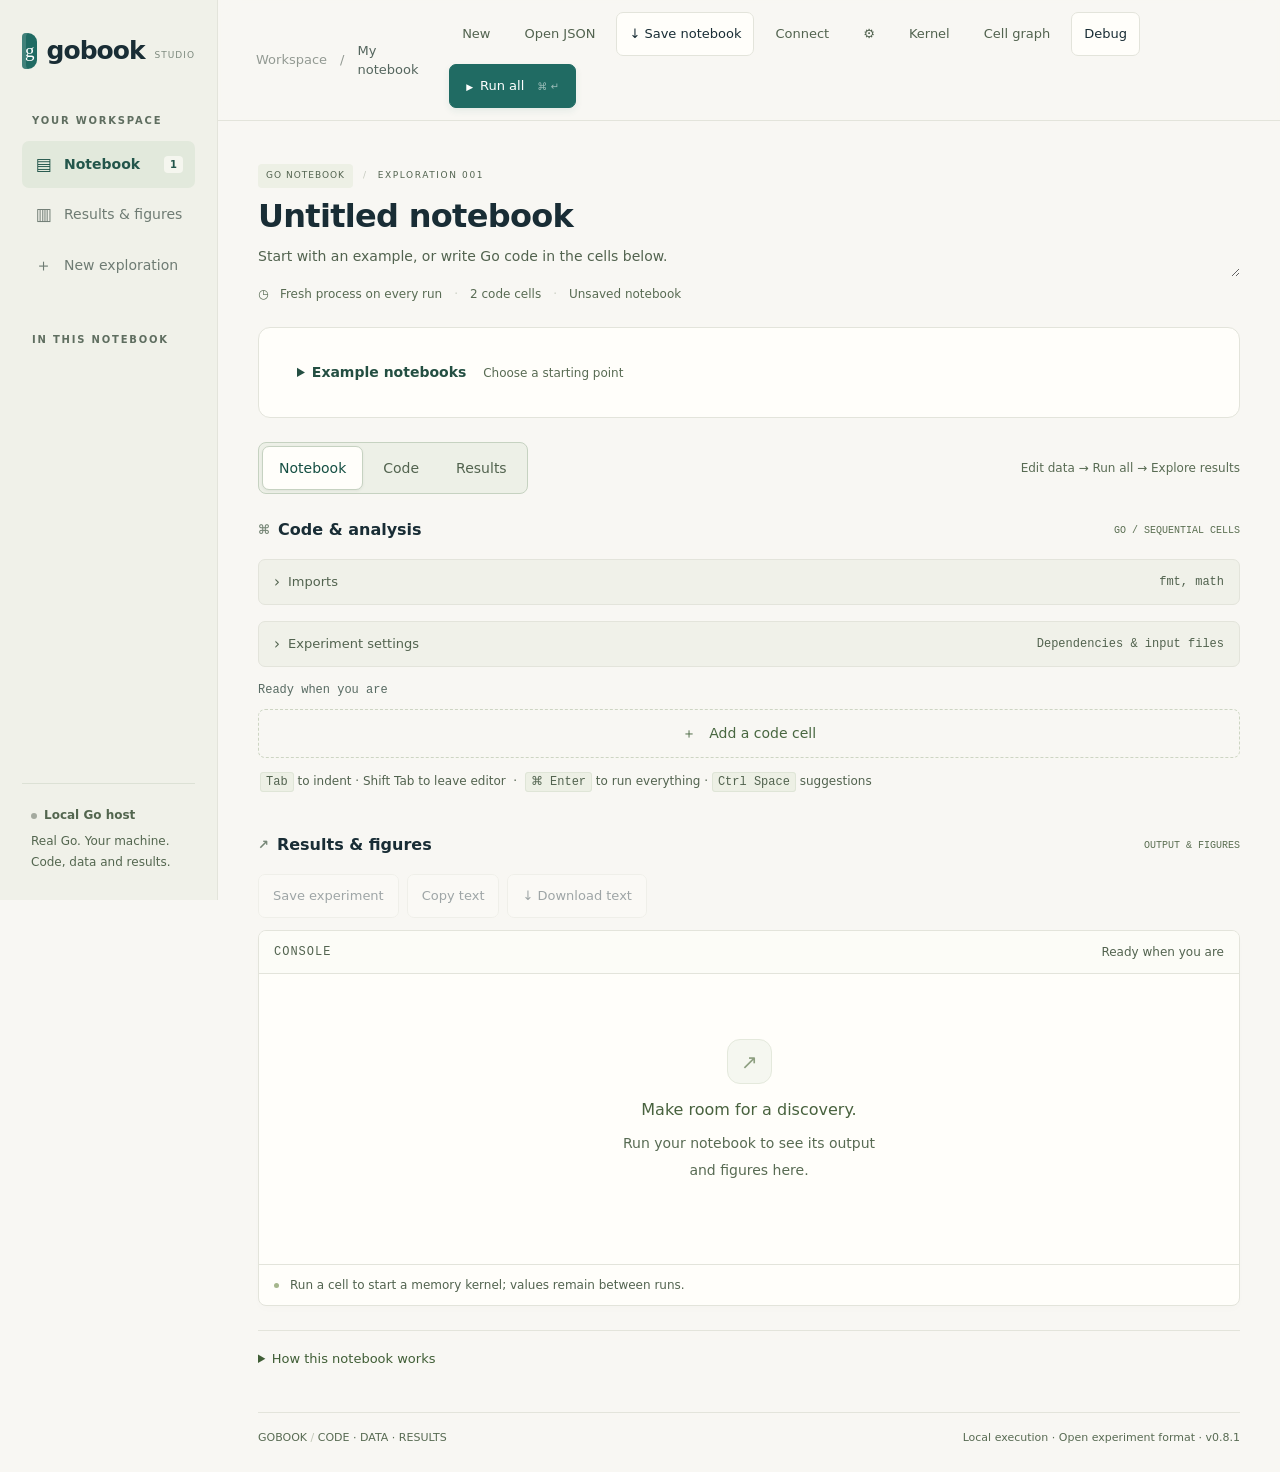
==== commit b23175a3: "Normalize language-server workspace paths on Windows" ====
--- a/ui.html
+++ b/ui.html
@@ -8,5 +8,5 @@
 <section class="intro"><div class="notebook-meta"><span class="type">Go notebook</span><span class="divider">/</span><span>EXPLORATION 001</span></div><label for="title" class="screenreader">Notebook title</label><input id="title" value="Untitled notebook" maxlength="300"><label for="note" class="screenreader">Notebook note</label><textarea id="note" placeholder="What are you exploring?">Start with an example, or write Go code in the cells below.</textarea><div class="intro-bottom"><span>◷ &nbsp; Fresh process on every run</span><span class="divider">·</span><span id="cell-count">2 code cells</span><span class="divider">·</span><span id="save-state">Unsaved notebook</span></div></section>
 <details class="starters" id="starters"><summary class="starter-toggle">Example notebooks <span>Choose a starting point</span></summary><section aria-labelledby="starter-title"><div class="starter-heading"><div><h2 id="starter-title">Start with a question</h2><p>Load an editable example. Replace its sample data, then run when you are ready.</p></div><span class="starter-badge">No automatic execution</span></div><div class="starter-grid"><button data-example="summary"><span class="starter-symbol">Σ</span><span><strong>Describe a sample</strong><small>Mean, median, quartiles &amp; sample SD</small></span><span aria-hidden="true">↗</span></button><button data-example="regression"><span class="starter-symbol">↗</span><span><strong>Explore a relationship</strong><small>Scatter plot, OLS fit &amp; R²</small></span><span aria-hidden="true">↗</span></button><button data-example="distribution"><span class="starter-symbol">▥</span><span><strong>Inspect a distribution</strong><small>Histogram &amp; cumulative proportion</small></span><span aria-hidden="true">↗</span></button><button data-example="functions"><span class="starter-symbol">ƒ</span><span><strong>Shared functions &amp; data</strong><small>Run one cell · keep closures · reuse return values</small></span><span aria-hidden="true">↗</span></button><button data-example="memory"><span class="starter-symbol">⇄</span><span><strong>Memory &amp; goroutines</strong><small>Retained native data · repeat cells · synchronized worker pool</small></span><span aria-hidden="true">↗</span></button><button data-example="penguins"><span class="starter-symbol">▦</span><span><strong>DataFrame to trained model</strong><small>Real penguins data · sheetframe · held-out evaluation</small></span><span aria-hidden="true">↗</span></button><button data-example="tabular"><span class="starter-symbol">ƒ</span><span><strong>Train &amp; save a model</strong><small>CSV → ordered holdout → model JSON</small></span><span aria-hidden="true">↗</span></button><button data-example="predict"><span class="starter-symbol">→</span><span><strong>Use a saved model</strong><small>Attach model.json &amp; predict new values</small></span><span aria-hidden="true">↗</span></button></div><p class="starter-note" id="example-status" role="status">Examples include synthetic teaching data and attributed real datasets. All code remains editable.</p></section></details>
 <div class="viewbar"><div class="view-switch" role="group" aria-label="Workspace view"><button data-view="both" aria-pressed="true" aria-controls="workspace">Notebook</button><button data-view="code" aria-pressed="false" aria-controls="workspace">Code</button><button data-view="results" aria-pressed="false" aria-controls="workspace">Results</button></div><span>Edit data → Run all → Explore results</span></div><div class="workspace" id="workspace"><section class="code-column" aria-label="Notebook code"><div class="section-heading"><h2><span>⌘</span> Code &amp; analysis</h2><small>GO / SEQUENTIAL CELLS</small></div><details class="imports"><summary>Imports <span id="import-summary" class="import-summary">fmt, math</span></summary><div class="imports-inner"><label for="imports">Comma separated Go package paths</label><input id="imports" value="fmt, math" spellcheck="false"></div></details><details class="imports experiment-settings"><summary>Experiment settings <span class="import-summary">Dependencies &amp; input files</span></summary><div class="imports-inner"><label for="dependencies">Exact module versions (JSON object)</label><textarea id="dependencies" spellcheck="false" rows="3" placeholder='{"example.org/module": "v1.2.3"}'>{}</textarea><p>Use exact versions. Imported modules may download and compile code on your host.</p><label for="data-files">Attach CSV data or a saved JSON model</label><input id="data-files" type="file" accept=".csv,.json" multiple><p>Up to 8 files, 128 KiB total. Available by filename in the run directory.</p><ul id="input-files" aria-label="Attached input files"></ul></div></details><section id="memory-panel" class="memory-panel" hidden aria-label="Memory kernel"><div class="section-heading"><h2>Memory kernel</h2><span class="memory-kind">GO</span></div><p>Interactive mode keeps variables and functions while cells are edited. It uses Yaegi with bundled standard-library packages; third-party modules and unsupported Go features require Native mode. Native mode compiles the whole notebook and requires Restart after source edits. Stop before switching engines. Code errors do not undo completed effects. Neither mode rolls back live data when a cell is removed.</p><div class="memory-actions"><label>Engine <select id="memory-engine"><option value="interactive">Interactive · editable · standard library</option><option value="native">Native · compiled · Go modules</option></select></label><button id="memory-start" class="primary">Start memory kernel</button><button id="memory-stop" disabled>Stop</button><button id="memory-restart">Restart</button><button id="memory-fresh">Run all in a fresh process</button><button id="memory-refresh">Refresh status</button><button id="memory-restore" hidden>Restore kernel notebook</button><button id="memory-replay" hidden>Replay saved session</button></div><p id="memory-state" role="status">No live memory kernel</p><p id="memory-stats"></p><small id="memory-identity"></small><pre id="memory-error" role="status"></pre><details><summary>Retained session files</summary><p>Files can outlive cell invalidation. Check the command history before reusing a model or dataset.</p><ul id="memory-files" aria-label="Retained session files"></ul></details><details><summary>Memory, concurrency and saved sessions</summary><p>Go heap is sampled at cell boundaries; it is not total process RAM. Goroutines and native handles can survive pauses. Synchronize background work explicitly. Stop, timeout or a process crash discards live values. Export datasets and models before stopping. Saved experiments keep source, outputs and command history; replay executes that history again.</p><p>All cells compile as one Go function. Defer runs at function exit, not at cell completion. Repeating a cell can accumulate defers and goroutines. Stop forcibly terminates the worker.</p></details></section><section id="cell-graph" class="cell-graph" hidden aria-label="Cell dependency graph"><div class="section-heading"><h2>Cell dependencies</h2><div><button id="graph-refresh">Refresh</button><button id="graph-close">Close graph</button></div></div><p id="graph-status" role="status"></p><p id="graph-warning" class="graph-warning"></p><div id="graph-canvas" class="graph-canvas" tabindex="0" role="region" aria-label="Scrollable cell graph"></div><details><summary>Dependency list</summary><ul id="graph-edges"></ul></details></section><p id="inline-status" class="inline-status" role="status">Ready when you are</p><section id="cells" aria-label="Go code cells"></section><button id="add" class="add">＋ &nbsp; Add a code cell</button><div class="run-hint"><kbd>Tab</kbd> to indent · Shift Tab to leave editor &nbsp;·&nbsp; <kbd id="keyboard-shortcut">⌘ Enter</kbd> to run everything · <kbd>Ctrl Space</kbd> suggestions</div></section>
-<section id="results" class="results" aria-label="Notebook results"><section id="debug-panel" class="debugger" hidden aria-labelledby="debug-title"><div class="section-heading"><h2 id="debug-title">Debug session <small>DELVE</small></h2><button id="debug-close">Close</button></div><p class="debug-explanation">Click a line number to choose a breakpoint, then start. Inspect values while stepping through real Go code. Source stays locked during the session.</p><div class="debug-config"><label>Stop in cell<input id="break-cell" type="number" min="1" value="1"></label><label>At line<input id="break-line" type="number" min="1" value="1"></label><button id="debug-launch" class="primary">Start debugging</button></div><div class="debug-toolbar" role="group" aria-label="Debugger controls"><button data-debug="continue" disabled title="Continue · F8">▶ Continue</button><button data-debug="next" disabled title="Step over · F10">↷ Next</button><button data-debug="step" disabled title="Step into · F11">↓ Step in</button><button data-debug="stepOut" disabled title="Step out · Shift F11">↑ Step out</button><button data-debug="halt" disabled title="Pause · F8">Ⅱ Pause</button><button id="debug-stop" disabled>■ Stop</button></div><p id="debug-status" role="status">Choose a source line and start debugging.</p><button id="debug-jump" disabled>Go to current line</button><div class="debug-inspect"><details open><summary>Local variables at current stop</summary><div id="debug-locals"></div></details><details><summary>Call stack</summary><ol id="debug-stack"></ol></details><details><summary>Live output</summary><pre id="debug-output"></pre></details></div></section><div class="section-heading"><h2><span>↗</span> Results &amp; figures</h2><small>OUTPUT &amp; FIGURES</small></div><div class="result-actions" role="group" aria-label="Export results"><button id="save-experiment" disabled>Save experiment</button><button id="copy-results" disabled>Copy text</button><button id="download-results" disabled>↓ Download text</button></div><div class="result-box"><div class="result-head"><span class="label">CONSOLE</span><span id="status" class="status" role="status">Ready when you are</span></div><div id="output" aria-live="polite"><div class="empty"><span class="empty-symbol">↗</span><strong>Make room for a discovery.</strong><p>Run your notebook to see its output and figures here.</p></div></div><div class="result-foot"><span class="live-indicator"></span><span id="execution-note">Run a cell to start a memory kernel; values remain between runs.</span></div></div><details id="run-details" class="guide" hidden><summary>Run details &amp; module provenance</summary><pre id="provenance-output"></pre></details><details class="guide" id="guide"><summary>How this notebook works</summary><p>Run cell executes only the selected cell. Interactive mode retains values across code edits; use Kernel to select Native mode for compiled Go and external modules. Native source edits require Restart. Run all explicitly repeats every cell.</p><p>Code runs with your full system permissions. Temporary working directories are not a sandbox. Run only code you trust.</p><p>Save a JSON file to keep your work. Loaded files never run automatically. No AI or source Q&amp;A service is connected.</p></details></section></div><footer class="footer"><span>GOBOOK <span style="color:#c1c7b7">/</span> CODE · DATA · RESULTS</span><span>Local execution · Open experiment format · v0.8</span></footer></main></div><dialog id="figure-dialog" aria-labelledby="figure-title"><header><h2 id="figure-title">Figure</h2><button id="close-figure" autofocus>Close figure</button></header><img id="expanded-figure" alt=""></dialog><input id="file" type="file" accept="application/json,.json"><div id="toast" class="toast" role="status" hidden></div>
+<section id="results" class="results" aria-label="Notebook results"><section id="debug-panel" class="debugger" hidden aria-labelledby="debug-title"><div class="section-heading"><h2 id="debug-title">Debug session <small>DELVE</small></h2><button id="debug-close">Close</button></div><p class="debug-explanation">Click a line number to choose a breakpoint, then start. Inspect values while stepping through real Go code. Source stays locked during the session.</p><div class="debug-config"><label>Stop in cell<input id="break-cell" type="number" min="1" value="1"></label><label>At line<input id="break-line" type="number" min="1" value="1"></label><button id="debug-launch" class="primary">Start debugging</button></div><div class="debug-toolbar" role="group" aria-label="Debugger controls"><button data-debug="continue" disabled title="Continue · F8">▶ Continue</button><button data-debug="next" disabled title="Step over · F10">↷ Next</button><button data-debug="step" disabled title="Step into · F11">↓ Step in</button><button data-debug="stepOut" disabled title="Step out · Shift F11">↑ Step out</button><button data-debug="halt" disabled title="Pause · F8">Ⅱ Pause</button><button id="debug-stop" disabled>■ Stop</button></div><p id="debug-status" role="status">Choose a source line and start debugging.</p><button id="debug-jump" disabled>Go to current line</button><div class="debug-inspect"><details open><summary>Local variables at current stop</summary><div id="debug-locals"></div></details><details><summary>Call stack</summary><ol id="debug-stack"></ol></details><details><summary>Live output</summary><pre id="debug-output"></pre></details></div></section><div class="section-heading"><h2><span>↗</span> Results &amp; figures</h2><small>OUTPUT &amp; FIGURES</small></div><div class="result-actions" role="group" aria-label="Export results"><button id="save-experiment" disabled>Save experiment</button><button id="copy-results" disabled>Copy text</button><button id="download-results" disabled>↓ Download text</button></div><div class="result-box"><div class="result-head"><span class="label">CONSOLE</span><span id="status" class="status" role="status">Ready when you are</span></div><div id="output" aria-live="polite"><div class="empty"><span class="empty-symbol">↗</span><strong>Make room for a discovery.</strong><p>Run your notebook to see its output and figures here.</p></div></div><div class="result-foot"><span class="live-indicator"></span><span id="execution-note">Run a cell to start a memory kernel; values remain between runs.</span></div></div><details id="run-details" class="guide" hidden><summary>Run details &amp; module provenance</summary><pre id="provenance-output"></pre></details><details class="guide" id="guide"><summary>How this notebook works</summary><p>Run cell executes only the selected cell. Interactive mode retains values across code edits; use Kernel to select Native mode for compiled Go and external modules. Native source edits require Restart. Run all explicitly repeats every cell.</p><p>Code runs with your full system permissions. Temporary working directories are not a sandbox. Run only code you trust.</p><p>Save a JSON file to keep your work. Loaded files never run automatically. No AI or source Q&amp;A service is connected.</p></details></section></div><footer class="footer"><span>GOBOOK <span style="color:#c1c7b7">/</span> CODE · DATA · RESULTS</span><span>Local execution · Open experiment format · v0.8.1</span></footer></main></div><dialog id="figure-dialog" aria-labelledby="figure-title"><header><h2 id="figure-title">Figure</h2><button id="close-figure" autofocus>Close figure</button></header><img id="expanded-figure" alt=""></dialog><input id="file" type="file" accept="application/json,.json"><div id="toast" class="toast" role="status" hidden></div>
 </body></html>
